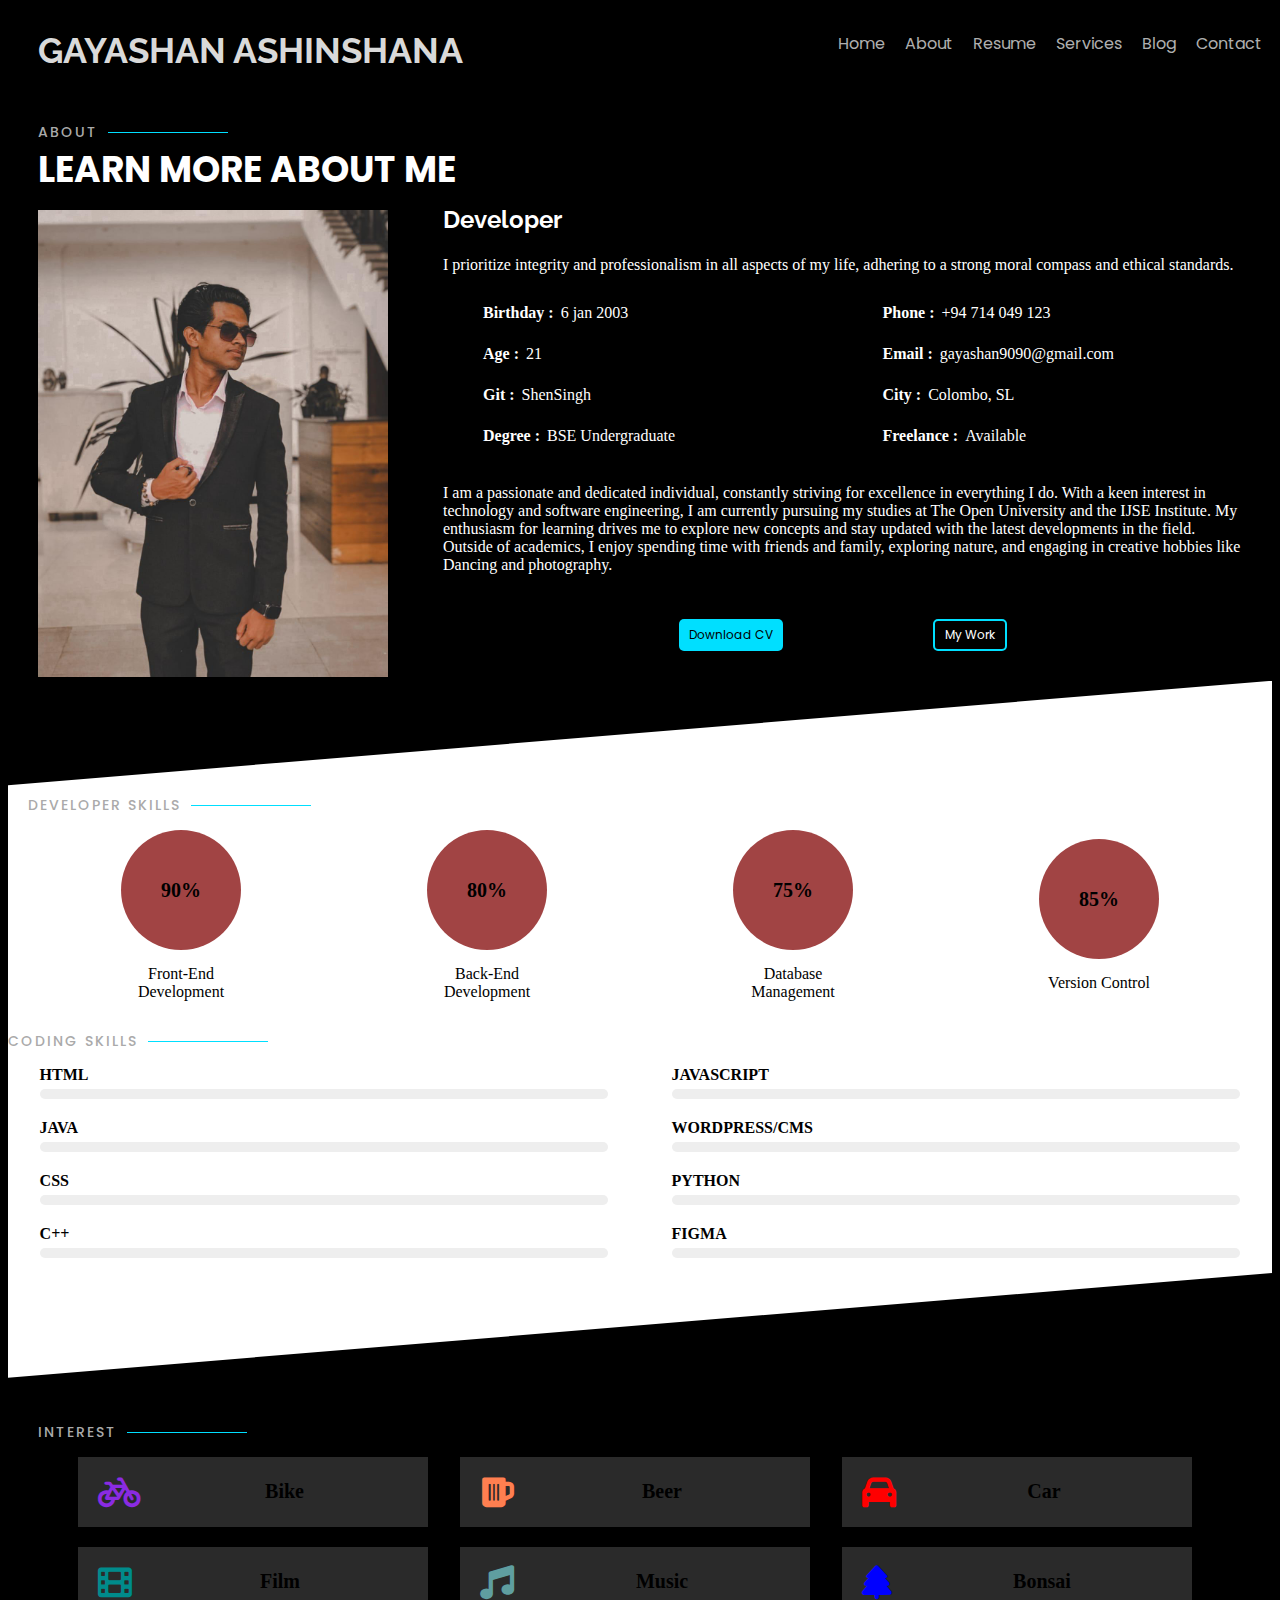
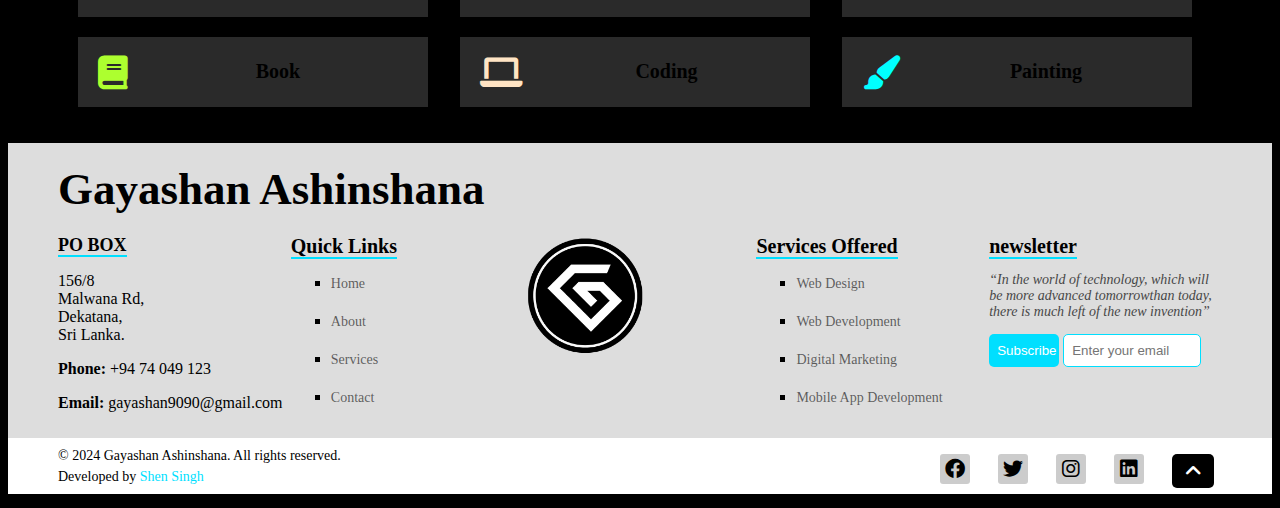
==== src/about.html @ be8a2fba "done res aboutpage 768" ====
<!DOCTYPE html>
<html lang="en">
<head>
    <meta charset="UTF-8">
    <meta name="viewport" content="width=device-width, initial-scale=1.0">
    <title>ShenSingh | About</title>


    <!-- Favicons -->
    <link href="assets/image/logos/favicon.png" rel="icon">
    <link href="assets/image/logos/apple-touch-icon.png" rel="apple-touch-icon">

    <!-- Google Fonts -->
    <link href="https://fonts.googleapis.com/css?family=Open+Sans:300,300i,400,400i,600,600i,700,700i|Raleway:300,300i,400,400i,500,500i,600,600i,700,700i|Poppins:300,300i,400,400i,500,500i,600,600i,700,700i" rel="stylesheet">

    <!-- Template Main CSS File -->
    <link href="assets/style/style.css" rel="stylesheet">

    <link
    rel="stylesheet"
    href="https://cdnjs.cloudflare.com/ajax/libs/animate.css/4.1.1/animate.min.css"/>

    


    <link rel="stylesheet" href="https://cdnjs.cloudflare.com/ajax/libs/font-awesome/6.0.0-beta3/css/all.min.css">

    <style>
        body{
            background-color: black;
        }
    </style>

</head>
<body>
    <header class="header">
        <!--Logo Section-->
        <div class="nav-container">
          <h3 class="nav-name">GAYASHAN ASHINSHANA</h3>
        </div>
        <!--Navigation Section-->
        <nav class="navbar" id="navbar">
          <ul>
            <li class="nav-item"><a href="index.html">Home</a></li>
            <li class="nav-item active"><a href="about.html">About</a></li>
            <li class="nav-item "><a href="resume.html">Resume</a></li>
            <li class="nav-item"><a href="services.html">Services</a></li>
            <li class="nav-item"><a href="https://www.blogger.com/blog/posts/7837485810033486811?q=status%3Aall">Blog</a></li>
            <li class="nav-item"><a href="contact.html">Contact</a></li>
          </ul>
        </nav>
      </header>
    <!-- ======= About Section ======= -->
    <section id="about" class="about">
        <div class="container">
            <div class="content-leftToRight">
                <!-- start about -->
                <div class="my-about">

                    <div class="side-section-name">
                        <span>C</span>
                        <span>O</span>
                        <span>N</span>
                        <span>T</span>
                        <span>A</span>
                        <span>C</span>
                        <span>T</span>
                    </div>
                    <div class="section-title">
                        <h3>About</h3>
                        <h2>LEARN MORE ABOUT ME</h2>
                    </div>
                    <div class="about-content">
                        <div class="about-img">
                            <img src="../src/assets/image/my/me1.jpeg" class="img-fluid" alt="about-my">
                        </div>
    
                        <div class="about-ditails">
    
                            <h3>Developer</h3>
                            <p>I prioritize integrity and professionalism in all aspects of my life, adhering to a strong moral compass
                                and ethical standards.
                            </p>

                            <div class="full-ul">
                                    <ul>
                                        <li>
                                            <p>
                                                <span>Birthday :</span>
                                                <span>6 jan 2003</span>
                                            </p>
                                        </li>
                                        <li>
                                            <p>
                                                <span>Age :</span>
                                                <span>21</span>
                                            </p>
                                        </li>
                                        <li>
                                            <p>
                                                <span>Git :</span>
                                                <span>ShenSingh</span>
                                            </p>
                                        </li>
                                        <li>
                                            <p>
                                                <span>Degree :</span>
                                                <span>BSE Undergraduate<span>   
                                            </p>
                                        </li>
                                    </ul>
                                    <ul>
                                        <li>
                                            <p>
                                                <span>Phone :</span>
                                                <span>+94 714 049 123</span>
                                            </p>
                                        </li>
                                        <li>
                                            <p>
                                                <span>Email :</span>
                                                <span>gayashan9090@gmail.com</span>
                                            </p>
                                        </li>
                                        <li>
                                            <p>
                                                <span>City :</span>
                                                <span>Colombo, SL</span>
                                            </p>
                                        </li>
                                        <li>
                                            <p>
                                                <span>Freelance :</span>
                                                <span>Available</span>
                                            </p>
                                        </li>
                                    </ul>
                            </div>
                            <p class="hide-text">I am a passionate and dedicated individual, constantly striving for excellence in everything 
                                I do. With a keen interest in technology and software engineering, I am currently pursuing 
                                my studies at The Open University and the IJSE Institute.
                            </p>
                            <p class="tol-text">
                                I am a passionate and dedicated individual, constantly striving for excellence in everything 
                                I do. With a keen interest in technology and software engineering, I am currently pursuing 
                                my studies at The Open University and the IJSE Institute. My enthusiasm for learning drives 
                                me to explore new concepts and stay updated with the latest developments in the field. 
                                Outside of academics, I enjoy spending time with friends and family, exploring nature, and 
                                engaging in creative hobbies like Dancing and photography.
                                </p>
                                <div class="adout-button">
                                
                                <button><a href="#">Download CV</a></button>
                                <button><a href="#">My Work</a></button>
                            </div>
                        </div>
                    </div>
                </div>
            </div>
            <!-- end about -->
            <div class="content-rightToLeft">
                <div class="skills">
                    <div class="side-section-name">
                        <span>S</span>
                        <span>K</span>
                        <span>I</span>
                        <span>L</span>
                        <span>L</span>
                        <span>S</span>
                    </div>
                    <div class="devSkill">
                        <div class="section-title">
                          <h3>Developer Skills</h3>
                        </div>
                        <div class="skills-container">
                          <div class="skill">
                            <div class="circle">
                              <div class="progress" data-value="90"></div>
                              <div class="circle-text">90%</div>
                            </div>
                            <p>Front-End <br> Development</p>
                          </div>
                      
                          <div class="skill">
                            <div class="circle">
                              <div class="progress" data-value="80"></div>
                              <div class="circle-text">80%</div>
                            </div>
                            <p>Back-End <br> Development</p>
                          </div>
                      
                          <div class="skill">
                            <div class="circle">
                              <div class="progress" data-value="75"></div>
                              <div class="circle-text">75%</div>
                            </div>
                            <p>Database <br> Management</p>
                          </div>
                      
                          <div class="skill">
                            <div class="circle">
                              <div class="progress" data-value="85"></div>
                              <div class="circle-text">85%</div>
                            </div>
                            <p>Version Control</p>
                          </div>
                        </div>
                      </div>
                      
                      <div class="codeSkill">
                        <div class="section-title">
                            <h3>Coding Skills</h3>
                        </div>
                        <ul>
                            <div class="left-skill-set">
                                <li>
                                    <span>HTML</span>
                                    <div class="progress-bar">
                                        <div class="progress" data-value="90"></div>
                                    </div>
                                </li>
                                <li>
                                    <span>JAVA</span>
                                    <div class="progress-bar">
                                        <div class="progress" data-value="80"></div>
                                    </div>
                                </li>
                                <li>
                                    <span>CSS</span>
                                    <div class="progress-bar">
                                        <div class="progress" data-value="85"></div>
                                    </div>
                                </li>
                                <li>
                                    <span>C++</span>
                                    <div class="progress-bar">
                                        <div class="progress" data-value="75"></div>
                                    </div>
                                </li>
                            </div>
                    
                            <div class="right-skill-set">
                                <li>
                                    <span>JAVASCRIPT</span>
                                    <div class="progress-bar">
                                        <div class="progress" data-value="85"></div>
                                    </div>
                                </li>
                                <li>
                                    <span>WORDPRESS/CMS</span>
                                    <div class="progress-bar">
                                        <div class="progress" data-value="70"></div>
                                    </div>
                                </li>
                                <li>
                                    <span>PYTHON</span>
                                    <div class="progress-bar">
                                        <div class="progress" data-value="75"></div>
                                    </div>
                                </li>
                                <li>
                                    <span>FIGMA</span>
                                    <div class="progress-bar">
                                        <div class="progress" data-value="60"></div>
                                    </div>
                                </li>
                            </div>
                        </ul>
                    </div>
                    
                    <!-- <div class="skillIconBar">
                        <img src="image/skillIcon/client-1.png" alt="11">
                        <img src="image/skillIcon/client-2.png" alt="22">
                        <img src="image/skillIcon/client-3.png" alt="33">
                        <img src="image/skillIcon/client-4.png" alt="44">
                        <img src="image/skillIcon/client-5.png" alt="55">
                        <img src="image/skillIcon/client-6.png" alt="66">
                        <img src="image/skillIcon/client-7.png" alt="77">
                        <img src="image/skillIcon/client-8.png" alt="88">
                    </div> -->
                </div>
            </div>

            <div class="content-leftToRight">
                <div class="side-section-name">
                    <span>I</span>
                    <span>N</span>
                    <span>T</span>
                    <span>E</span>
                    <span>R</span>
                    <span>E</span>
                    <span>S</span>
                    <span>T</span>
                </div>
                <div class="interests">
                    <div class="section-title">
                        <h3>Interest</h3>
                    </div>
                    
                    <ul class="content">
                        
                        <div class="left-items">
                            <li>
                                <i style="color: blueviolet;" class="fas fa-bicycle"></i>
                                <p>Bike</p>
                            </li>
                            <li>
                                <i style="color: darkcyan;" class="fas fa-film"></i>
                                <p>Film</p>
                            </li>
                            <li>
                                <i style="color: greenyellow;" class="fas fa-book"></i>
                                <p>Book</p>
                            </li>
                        </div>

                        <div class="center-items">
                            <li>
                                <i style="color: coral;" class="fas fa-beer"></i>
                                <p>Beer</p>
                            </li>
                            <li>
                                <i style="color: cadetblue;" class="fas fa-music"></i>
                                <p>Music</p>
                            </li>
                            <li>
                                <i style="color: bisque;" class="fas fa-laptop"></i>
                                <p>Coding</p>
                            </li>
                        </div>

                        <div class="right-items">
                            <li>
                                <i style="color: red;" class="fas fa-car"></i>
                                <p>Car</p>
                            </li>
                            <li>
                                <i style="color: blue;" class="fas fa-tree"></i>
                                <p>Bonsai</p>
                            </li>
                            <li>
                                <i style="color: aqua;" class="fas fa-paint-brush"></i>
                                <p>Painting</p>
                            </li>
                        </div>
                    </ul>
                </div>
            </div>
        </div>
    </section><!-- End About Section -->

    <footer>
        <div class="footer-container">
            <div class="fo-main-name">
                <strong>Gayashan Ashinshana</strong>
            </div>

            <div class="cons">

                <div class="col1">
                    <div class="address">
                        <strong>PO BOX</strong>
                        <p>156/8 <br>
                            Malwana Rd, <br>
                            Dekatana, <br>
                            Sri Lanka.
                        </p>
                    </div>
                    <div class="phone">
                        <p><span>Phone:</span> +94 74 049 123</p>
                    </div>
                    <div class="email">

                        <p><span>Email:</span> gayashan9090@gmail.com</p>
                    </div>
                </div>
                <div class="col2">
                    <div class="quick-links">
                        <strong>Quick Links</strong>
                        <ul>
                            <li><a href="index.html">Home</a></li>
                            <li><a href="about.html">About</a></li>
                            <li><a href="services.html">Services</a></li>
                            <li><a href="contact.html">Contact</a></li>
                        </ul>
                    </div>
                </div>
                <div class="col3">
                    <div class="fo-logo">
                        <img src="../src/assets/image/logos/g_logo-black" alt="Logo">
                    </div>
                </div>
                <div class="col4">
                    <div class="services-offer">
                        <strong>Services Offered</strong>
                        <ul>
                            <li> <a href="services.html">Web Design</a></li>
                            <li> <a href="services.html">Web Development</a></li>
                            <li> <a href="services.html">Digital Marketing</a></li>
                            <li> <a href="services.html">Mobile App Development</a></li>
                        </ul>
                    </div>
                </div>
                <div class="col5">
                    <div class="newsletter">
                        <strong>newsletter</strong>
                        <p>“In the world of technology, 
                            which will be more advanced tomorrowthan today, there 
                            is much left of the new invention”</p>
                        <form action="#" method="post">
                            <input type="submit" value="Subscribe">
                            <input type="email" name="email" placeholder="Enter your email">
                        </form>
                    </div>
                </div>
            </div>

        </div>
        <div class="down-fo">
            <div class="down-fo-cons">
                <div class="left">
                    <p> © 2024 Gayashan Ashinshana. All rights reserved.</p>
                    <p>Developed by <span><a href="#">Shen Singh</a></span></p>
                </div>
                <div class="right">
                    <ul class="social-links">
                        <li><a href="#"><i class="fab fa-facebook"></i></a></li>
                        <li><a href="#"><i class="fab fa-twitter"></i></a></li>
                        <li><a href="#"><i class="fab fa-instagram"></i></a></li>
                        <li><a href="#"><i class="fab fa-linkedin"></i></a></li>
                        <li>
                            <a href="#" class="scroll-top"><i class="fas fa-angle-up"></i></a>
                        </li>
                    </ul>

                </div>
            </div>
        </div>
    </footer>

      <!-- Template Main JS File -->
  <!-- <script src="assets/js/main.js"></script> -->
</body>
</html>
---- src/assets/style/style.css ----
/*  */

:root{
    --blog-left-width: 250px;
  }
  
  /*--------------------------------------------------------------
  # General
  --------------------------------------------------------------*/
  a {
    color: #00dfff ;
    text-decoration: none;
  }
  
  a:hover {
    color:#00dfff ;
    text-decoration: none;
  }
  
  h1,
  h2,
  h3,
  h4,
  h5,
  h6 {
    font-family: "Raleway", sans-serif;
  }

  /*--------------------------------------------------------------
  # Header
  --------------------------------------------------------------*/
  #header {
    position: relative;
    display: flex;
    align-items: center;
    overflow-y: auto;
    background: #040404 url("../image/my/myDb.jpeg") top right no-repeat;
    background-size: cover;
    width: 100%;
    height: 100vh;
    z-index: 1;
    font-family: "Open Sans", sans-serif;
  }

/* .home-logo{
    display: flex;
    width: 80px;
    height: 80px;
    margin: 10px;
} */
#header .container {
  margin-left: 50px;
}
  
  #header * {
    transition: ease-in-out 0.3s;
  }
  
  #header h1 {
    font-size: 48px;
    margin: 0;
    padding: 0;
    line-height: 1;
    font-weight: 700;
    font-family: "Poppins", sans-serif;
  }
  
  #header h1 a,
  #header h1 a:hover {
    color: #fff;
    line-height: 1;
    display: inline-block;
  }
  
  #header h2 {
    font-size: 24px;
    margin-top: 10px;
    color: rgba(255, 255, 255, 0.8);
  }


  #header h2 span {
    color: #fff;
    border-bottom: 2px solid #00dfff ;
    padding-bottom: 6px;
  }
  
  #header img {
    padding: 0;
    margin: 0;
  }
  
  #header .social-links {
    margin-top: 20px;
    display: flex;
  }
  
  #header .social-links a {
    font-size: 24px;
    display: flex;
    justify-content: center;
    align-items: center;
    background: rgba(255, 255, 255, 0.1);
    color: #fff;
    line-height: 1;
    margin-right: 8px;
    border-radius: 50%;
    width: 40px;
    height: 40px;
  }
  
  #header .social-links a:hover {
    background: #00dfff;
  }
  
  @media (max-width: 992px) {
    #header h1 {
      font-size: 36px;
    }
  
    #header h2 {
      font-size: 20px;
      line-height: 30px;
    }
  
    #header .social-links {
      margin-top: 15px;
    }
  
    #header .container {
      display: flex;
      flex-direction: column;
      align-items: center;
    }
  }
  
  /*--------------------------------------------------------------
  # Navigation Menu
  --------------------------------------------------------------*/
  .navbar {
    padding: 0;
    margin-top: 40px;
  }
  
  .navbar ul {
    margin: 0;
    padding: 0;
    display: flex;
    list-style: none;
    align-items: center;
    margin-right: 10px;
  }
  
  .navbar li {
    position: relative;
    margin-top:-30px;
  }
  
  .navbar li+li {
    margin-left: 20px;
  }
  
  .navbar a,
  .navbar a:focus {
    display: flex;
    align-items: center;
    justify-content: space-between;
    padding: 0;
    font-family: "Poppins", sans-serif;
    font-size: 16px;
    font-weight: 400;
    color: rgba(255, 255, 255, 0.7);
    white-space: nowrap;
    transition: 0.3s;
  }
  
  .navbar a i,
  .navbar a:focus i {
    font-size: 12px;
    line-height: 0;
    margin-left: 5px;
  }
  
  .navbar a:before {
    content: "";
    position: absolute;
    width: 0;
    height: 2px;
    bottom: -4px;
    left: 0;
    background-color: #00dfff ;
    visibility: hidden;
    width: 0px;
    transition: all 0.3s ease-in-out 0s;
  }
  
  .navbar a:hover:before,
  .navbar li:hover>a:before,
  .navbar .active:before {
    visibility: visible;
    width: 25px;
  }
  
  .navbar a:hover,
  .navbar .active,
  .navbar .active:focus,
  .navbar li:hover>a {
    color: #fff;
  }



  header {
    display: flex;
    align-items: center;
    justify-content: space-between;
    padding-top: 10px;
    height: 60px;
    /* background-color: #00dfff; */
}

.nav-container {
    padding-top: 5px;
    position: relative;
    display: flex; 
    align-items: center
}

.nav-container .nav-name {
    position: relative;
    color: #D9D9D9;
    font-size: 35px;
    font-weight: bold;
    margin-left: 30px;
    line-height: 1px; 
}


/* nav bar responsive */

@media screen and (max-width: 1440px) {
   
  
}

@media screen and (max-width: 1024px) {
  
   .nav-container {
        flex-direction: column;
        align-items: center;
        margin-left: 0;
    }
    .nav-container .nav-name {
        margin-left: 10px;
        margin-top: 10px;
        font-size: 30px;
    }
    .navbar a{
        font-size: 12px;
        
    }
    

}

@media screen and (max-width: 768px) {

  .nav-container .nav-name {
    font-size: 20px;
    color: #009fcc;
  }
  
}




  section {
    left: 0;
    top: 0;
    display: flex;
    width: 100%;
    opacity: 1;
    transition: ease-in-out 0.4s;
    z-index: 999;
    background: rgb(0, 0, 0);
    place-items:center;
  display: flex;
  }
  
  section .container {
    margin-top: 50px;
    left: 0;
    top: 0;
    align-items: center;

  }
  /* .content-leftToRight{
    background-color: #ffffff;
    clip-path: polygon(0 0, 100% 0, 100% 85%, 0 100%); 
    padding: 20px;
    padding-bottom: 60px !important;

  } */

  .content-rightToLeft {
    display: block;
    background-color: #ffffff;
    clip-path: polygon(0% 15%, 100% 0%, 100% 85%, 0% 100%);
    position: relative; /* Change to absolute if needed */
    width: 100%; /* Ensure full width */
    padding-bottom: 100px !important;
    color: black;
    left: 0 ; /* Remove !important if not necessary */
    right: 0; /* Remove !important if not necessary */
    margin: 0; /* Ensure no margins */
}

  
.section-title h3 {
    font-size: 14px;
    font-weight: 500;
    padding: 0;
    line-height: 1px;
    margin: 0 0 20px 0;
    letter-spacing: 2px;
    text-transform: uppercase;
    color: #aaaaaa;
    font-family: "Poppins", sans-serif;
  }
  
  .section-title h3::after {
    content: "";
    width: 120px;
    height: 1px;
    display: inline-block;
    background: #00dfff;
    margin: 4px 10px;
  }
  
  .section-title h2 {
    margin: 0;
    margin: -15px 0 15px 0;
    font-size: 36px;
    font-weight: 700;
    text-transform: uppercase;
    font-family: "Poppins", sans-serif;
    color: #fff;
  
  }

  .content-rightToLeft .side-section-name{
    color: black;
  }
  .side-section-name {
    font-size: 24px;
    text-transform: uppercase;
    color: #fff;
    font-family: "Poppins", sans-serif;
    display: flex;
    flex-direction: column;
    align-items: center;
    position: absolute;
    right: 10px;
    font-weight: 600;
    opacity: 0.5;
  }
  
  .side-section-name span {
    display: block;
    opacity: 0;
    animation: fadeIn 0.5s forwards;
    transform: translateY(20px); /* Initial animation position */
  }
  
  /* Apply a delay for each span based on its position */
  .side-section-name span:nth-child(1) {
    animation-delay: 0.1s;
  }
  .side-section-name span:nth-child(2) {
    animation-delay: 0.2s;
  }
  .side-section-name span:nth-child(3) {
    animation-delay: 0.3s;
  }
  .side-section-name span:nth-child(4) {
    animation-delay: 0.4s;
  }
  .side-section-name span:nth-child(5) {
    animation-delay: 0.5s;
  }
  .side-section-name span:nth-child(6) {
    animation-delay: 0.6s;
  }
  .side-section-name span:nth-child(7) {
    animation-delay: 0.7s;
  }
  .side-section-name span:nth-child(8) {
    animation-delay: 0.8s;
  }
  .side-section-name span:nth-child(9) {
    animation-delay: 0.9s;
  }
  .side-section-name span:nth-child(10) {
    animation-delay: 1s;
  }
  .side-section-name span:nth-child(11) {
    animation-delay: 1.1s;
  }
  .side-section-name span:nth-child(12) {
    animation-delay: 1.2s;
  }
  
  @keyframes fadeIn {
    to {
      opacity: 1;
      transform: translateY(0); /* Final position */
    }
  }
  

  
  /*--------------------------------------------------------------
  # About
  --------------------------------------------------------------*/
 #about .my-about{
  padding-left: 30px;
  padding-right: 30px;
  color: white;
}

 #about .about-img img{
  width: 350px;
  margin-top: -2px;
 }
 #about .about-content{
  display: flex;
 }
 #about .about-ditails{
  display: inline-block;
  position: relative;
  margin-left: 55px;
  margin-top: -18px;
}
#about .about-ditails h3{
  font-size: 24px;
  font-weight: bold;
  margin-top: 11px;
}
#about .about-ditails p{
  margin-top: -2px;
}

#about .about-ditails .hide-text{
  display: none;
}

#about .about-ditails .full-ul{
  display: grid;
  grid-template-columns: 1fr 1fr;
}
#about .about-ditails .full-ul ul{
  overflow: hidden;
  list-style: none;
}
#about .about-ditails .full-ul ul li p span:nth-child(1){
  font-weight: 700;
}
#about .about-ditails .full-ul ul li p span:nth-child(2){
  font-weight: 400;
  margin-left: 3px;
}
#about .about-ditails .full-ul ul li p span{
  display: inline-block;
  
}

#about .adout-button {
  display: flex;
  justify-content: center; /* Center the buttons */
  gap: 150px; /* Space between buttons */
  margin-top: 45px;
}

#about .adout-button button {
  padding: 5px 10px;
  border-radius: 5px; /* Rounded corners */
  border: none;
  font-size: 12px;
  cursor: pointer;
}
#about .adout-button button:nth-child(1) {
  background-color: #00dfff; /* Apply your desired color to the second button */
}

#about .adout-button button:nth-child(2) {
  background-color: transparent;
  border: #00dfff solid 2px;
  color: white;
}

.adout-button button:hover {
  background-color: #2d3f53; /* Darker shade on hover */
}

.adout-button a {
  text-decoration: none;
  color: inherit; /* Inherit the button text color */
  font-family: 'Poppins', sans-serif;
}
/* end my-about */

/* start skills */

#about .skills{
  padding-top: 100px;
}
#about .skills .devSkill{
  align-items: center;
  padding: 20px;
}
.devSkill ul {
  display: flex;
  flex-direction: row; /* Stack the li items vertically */
  justify-content: space-between; /* Center the li items vertically */
  list-style: none;
  margin: 0; /* Removes default list margins */
}

.devSkill li {
  margin: 10px 0; /* Adds some spacing between each list item */
  padding: 5px;
  font-size: 18px; /* Optional: Adjust font size */
}

.skills-container {
  display: flex;
  justify-content: space-around;
  align-items: center;
  margin-top: 20px;
}

.skill {
  text-align: center;
}

.circle {
  position: relative;
  width: 120px;
  height: 120px;
  border-radius: 50%;
  background: conic-gradient(#2ecde6 0deg, #a14444 0deg); /* Dynamic Progress */
}

.progress {
  position: absolute;
  width: 100%;
  height: 100%;
  border-radius: 50%;
  clip-path: circle(50% at 50% 50%);
}

.circle-text {
  position: absolute;
  top: 50%;
  left: 50%;
  transform: translate(-50%, -50%);
  font-size: 20px;
  font-weight: bold;
}

.skill p {
  margin-top: 15px;
  font-size: 16px;
}

#about .skills .codeSkill ul{
  display: flex;
  flex-direction: row; /* Stack the li items vertically */
  justify-content: space-around; /* Center the li items vertically */
  list-style: none;
  margin: 0; /* Removes default list margins */
}

.codeSkill ul {
  display: flex;
  justify-content: space-between;
  list-style: none;
  padding: 0;
}

.left-skill-set, .right-skill-set {
  width: 45%;
}

li {
  margin-bottom: 20px;
}

.progress-bar {
  width: 100%;
  height: 10px;
  background-color: #eee;
  border-radius: 5px;
  position: relative;
  overflow: hidden;
  margin-top: 5px;
}

.progress {
  height: 100%;
  background-color: #00dfff;
  width: 0; /* Default width before animation */
  border-radius: 5px;
}

li span {
  font-weight: bold;
  display: block;
  margin-bottom: 5px;
}

/* skill-icons */




/* interests */

#about .interests {
  padding-top: 50px;
  padding-left: 30px;
  padding-right: 30px;
}

#about .interests .content {
  display: flex;
  justify-content: space-between; /* You can change this to 'center' if you want to center the entire content */
  align-items: center;
  padding-right: 50px;
}

#about .interests .content div {
  display: flex; /* Ensure the div is a flex container */
  flex-direction: column; /* Stack the items vertically */
  align-items: center; /* Center align items horizontally */
}

#about .interests .content div li {
  background-color: #ffffff2a;
  width: 350px;
  height: 70px;
  display: flex;
  align-items: center; /* Vertically center the contents of the li */
  justify-content: center; /* Horizontally center the contents of the li */
}

#about .interests .content div li i {
  font-size: 34px;
  padding-left: 20px;
}
#about .interests .content div li p {
  font-size: 20px;
  font-weight: 600;
  display: flex; /* Keep it as flex to maintain centering */
  justify-content: center; /* Center horizontally within the flex container */
  align-items: center; /* Center vertically within the flex container */
  text-align: center; /* Center text alignment */
  flex: 1; /* Allow it to grow and fill the space */
}


@media screen and (max-width: 1440px) {
  
}
@media screen and (max-width: 1200px) {
  
  #about .interests .content div li {
    width: 250px;
    height: 60px;
  }
  #about .interests .content div li i {
    font-size: 28px;
    padding-left: 10px;
  }
  #about .interests .content div li p {
    font-size: 18px;
  }
  /* end interests */

  /* start skills */
  .circle {
    width: 110px;
    height: 110px;
  }
  .circle-text {
    font-size: 18px;
  }

  .skill p {
    font-size: 14px;
  }
  .left-skill-set, .right-skill-set {
    width: 35%;
  }

  li span {
    font-size: 14px;
  }
  /* end skills */

  /* start about */
  #about .about-img img{
    width: 300px;
   }
}

@media screen and (max-width: 1024px) {
  
  #about .interests .content div li {
    width: 200px;
    height: 45px;
  }
  #about .interests .content div li i {
    font-size: 22px;
    padding-left: 10px;
  }
  #about .interests .content div li p {
    font-size: 16px;
  }
  /* end interests */

  /* start skills */
  .circle {
    width: 90px;
    height: 90px;
  }
  .circle-text {
    font-size: 14px;
  }

  .skill p {
    font-size: 12px;
  }
  .left-skill-set, .right-skill-set {
    width: 30%;
  }

  li span {
    font-size: 12px;
  }
  /* end skills */

  /* start about */
  #about .about-img img{
    width: 250px;
   }

   #about .about-ditails > p:nth-child(3){
    font-size: 20px;
  }
}

@media screen and (max-width: 768px) {
  #about .interests .content div li {
    width: 150px;
    height: 40px;
  }
  #about .interests .content div li i {
    font-size: 20px;
    padding-left: 10px;
  }
  #about .interests .content div li p {
    font-size: 16px;
  }
  /* end interests */

  /* start skills */
  .circle {
    width: 80px;
    height: 80px;
  }
  .circle-text {
    font-size: 14px;
  }

  .skill p {
    font-size: 12px;
  }
  .left-skill-set, .right-skill-set {
    width: 27%;
  }

  li span {
    font-size: 11px;
  }
  /* end skills */

  /* start about */
  #about .about-img img{
    width: 250px;
   }

   #about .about-ditails .full-ul ul{
    margin-left: -20px;
  }

  #about .about-ditails .tol-text{
    display: none;
  }
   #about .about-ditails .hide-text{
    display: block;
    font-size: 14px;
    margin-top: -30px !important;
  }
  #about .about-ditails .full-ul ul li p{
    line-height: 0;
  }
  #about .about-ditails .full-ul ul{
    padding-top: 5px;
  }
  #about .about-ditails button{
    margin-top: -20px;
  }



}
  


  /*--------------------------------------------------------------
  # Resume
  --------------------------------------------------------------*/
  .resume .resume-title {
    font-size: 26px;
    font-weight: 700;
    margin-top: 20px;
    margin-bottom: 20px;
    color: #fff;
  }
  
  .resume .resume-item {
    padding: 0 0 20px 20px;
    margin-top: -2px;
    border-left: 2px solid rgba(255, 255, 255, 0.2);
    position: relative;
  }
  
  .resume .resume-item h4 {
    line-height: 18px;
    font-size: 18px;
    font-weight: 600;
    text-transform: uppercase;
    font-family: "Poppins", sans-serif;
    color: #00dfff;
    margin-bottom: 10px;
  }
  
  .resume .resume-item h5 {
    font-size: 16px;
    background: rgba(255, 255, 255, 0.15);
    padding: 5px 15px;
    display: inline-block;
    font-weight: 600;
    margin-bottom: 10px;
  }
  
  .resume .resume-item ul {
    padding-left: 20px;
  }
  
  .resume .resume-item ul li {
    padding-bottom: 10px;
  }
  
  .resume .resume-item:last-child {
    padding-bottom: 0;
  }
  
  .resume .resume-item::before {
    content: "";
    position: absolute;
    width: 16px;
    height: 16px;
    border-radius: 50px;
    left: -12px;
    top: 0;
    background: #00dfff;
    border: 2px solid #00dfff;
  }

  .resume .resume-content {
    display: grid;
    grid-template-columns: 1fr 1fr;
    margin: 20px;
  }

  .resume .container {
    
    margin: 40px 0 0px 32px;
    padding: 0px 20px 0px 0px;
    color: white;
  }

  .resume .assignment {
    background-color: transparent;
    font-family: 'Open Sans', sans-serif;
    height: 350px;
    padding-top: 120px;
    left: 0;
    right: 0;
    margin-bottom: 50px;
}

.resume .assignment .cong {
position: absolute;
margin-top: 80px;
height: 300px;
width: 100%;
top: 60px;
display: flex;
justify-content: center;
}

.resume .assignment .card {
display: flex;
height: 280px;
width: 200px;
background-color: #17141d;
border-radius: 10px;
box-shadow: -1rem 0 3rem #000;
/*   margin-left: -50px; */
transition: 0.4s ease-out;
position: relative;
left: 0px;
justify-content: center;
}

.resume .assignment .card:not(:first-child) {
margin-left: -50px;
}

.resume .assignment .card:hover {
transform: translateY(-20px);
transition: 0.4s ease-out;
}

.resume .assignment .card:hover ~ .assignment .card {
position: relative;
left: 50px;
transition: 0.4s ease-out;
}

.resume .assignment .title {
color: white;
font-weight: 300;
position: absolute;
left: 20px;
top: 15px;
}

.resume .assignment .bar {
position: absolute;
top: 100px;
left: 20px;
height: 5px;
width: 150px;
}

.resume .assignment .emptybar {
background-color: #2e3033;
width: 100%;
height: 100%;
}

.resume .assignment .filledbar {
position: absolute;
top: 0px;
z-index: 3;
width: 0px;
height: 100%;
background: rgb(0,154,217);
background: linear-gradient(90deg, rgba(0,154,217,1) 0%, rgba(217,147,0,1) 65%, rgba(255,186,0,1) 100%);
transition: 0.6s ease-out;
}

.resume .assignment .card:hover .filledbar {
width: 120px;
transition: 0.4s ease-out;
}

.resume .assignment button {
  width: 100px;
  height: 40px;
  background-color: #00dfff;
  border: none;
  border-radius: 5px;
  color: white;
  font-weight: 500;
  position: absolute;
  bottom: 20px;
  cursor: pointer;
  transition: 0.4s ease-out;

}

.resume .stroke {
stroke: white;
stroke-dasharray: 360;
stroke-dashoffset: 360;
transition: 0.6s ease-out;
}



.resume .assignment .card:hover .stroke {
stroke-dashoffset: 100;
transition: 0.6s ease-out;
}

/* responsive */

@media screen and (max-width: 1440px) {
  
}

@media screen and (max-width: 1024px) {
  

}
  
  
  /*--------------------------------------------------------------
  # Services
  --------------------------------------------------------------*/
  
  .services .icon-box {
    text-align: center;
    background: rgba(204, 204, 204, 0.1);
    padding: 50px 50px;
    transition: all ease-in-out 0.3s;
  }
  
  .services .icon-box .icon {
    margin: 0 auto;
    width: 64px;
    height: 64px;
    background: #00dfff;
    border-radius: 5px;
    transition: all 0.3s ease-out 0s;
    display: flex;
    align-items: center;
    justify-content: center;
    margin-bottom: 20px;
    transform-style: preserve-3d;
  }
  
  .services .icon-box .icon i {
    color: #fff;
    font-size: 28px;
  }
  
  .services .icon-box .icon::before {
    position: absolute;
    content: "";
    left: -8px;
    top: -8px;
    height: 100%;
    width: 100%;
    background: rgba(255, 255, 255, 0.15);
    border-radius: 5px;
    transition: all 0.3s ease-out 0s;
    transform: translateZ(-1px);
  }
  
  .services .icon-box h4 {
    font-weight: 700;
    margin-bottom: 15px;
    font-size: 24px;
  }
  
  .services .icon-box h4 a {
    color: #fff;
  }
  
  .services .icon-box p {
    line-height: 24px;
    font-size: 14px;
    margin-bottom: 0;
  }
  
  .services .icon-box:hover {
    background: #00dfff;
    border-color: #00dfff;
  }
  
  .services .icon-box:hover .icon {
    background: #fff;
  }
  
  .services .icon-box:hover .icon i {
    color: #00dfff;
  }
  
  .services .icon-box:hover .icon::before {
    background: #00dfff;
  }
  
  .services .icon-box:hover h4 a,
  .services .icon-box:hover p {
    color: #fff;
  }


  .service-content {
    display: grid;
    grid-template-columns: 1fr 1fr 1fr;
    margin: 0 0 -12px -12px;
  }

  .services .container {
    margin: 40px 0 32px 32px;
    padding: 0px 40px 10px 0px;
  }

  #icon1, #icon2, #icon3, #icon4, #icon5, #icon6 {
    margin: 0 0 12px 12px;
  }

  #icon4, #icon5, #icon6 {
    padding-top: 24px;
  }





  
  /*--------------------------------------------------------------
  # Contact
  --------------------------------------------------------------*/

  #contact{
    color: #fff;
  }
  #contact .container{
    margin: 40px 0 0px 32px;
    padding: 0px 20px 0px 0px;
  }
  #contact .contact-info{
    display: grid;
    grid-template-columns: 1fr 1fr;
    margin-top: 20px;
    margin-left: 100px;
  }
  #contact .contact-info .address,
  #contact .contact-info .socialLinks, 
  #contact .contact-info .email, 
  #contact .contact-info .phone{
    background-color: rgba(255, 255, 255, 0.219);
    display: grid;
    grid-template-columns: 70px 470px;
    width: 500px;
    height: 60px;
    margin-bottom: 15px;
    align-items: center;
    justify-self: center;
  }

  #contact .contact-info .icon {
    /* background-color: #00dfff ; */
    margin-top: -10px;
    padding: 10px;
  }
  #contact .contact-info .icon a i{
    /* background-color: #00dfff ; */
    font-size: 26px;
    background-color: rgba(255, 255, 255, 0.178);
    padding: 10px;
    width: 70;
    height: 70;
    aspect-ratio: 1/1;
    border-radius: 50%;
  }
  #contact .contact-info .cont {
    /* margin-top: -10px; */
    margin-top: 5px;
    /* padding-left: 100px; */
  }

  #contact .contact-info .social-links a i{
    padding-left: 10px;
    font-size: 23px;
    padding-top: 10px;
    padding-bottom: 5px;
  }
  #contact form {
    background-color: rgba(255, 255, 255, 0.185);
    width: 1000px;
    margin-left: 100px;
    display: grid;
    grid-template-rows: auto auto auto; 
    gap: 20px;
    padding-top: 10px;
  }
  
  #contact form .row1 input[type="text"],
  #contact form .row1 input[type="email"] {
    color: white;
    width: 44.4%; /* Adjusted to ensure they align well within the form */
    padding: 18px;
    border: none;
    background-color: rgba(255, 255, 255, 0.185);
    margin-left: 10px;
  }
    #contact form .row2 input[type="text"] {
      color: white;
      width: 94%;
      padding: 18px;
      border: none;
      background-color: rgba(255, 255, 255, 0.185);
      margin-left: 10px;
    }
    
    #contact form .row3 textarea {
      width: 94%;
      padding: 20px;
      border: none;
      background-color: rgba(255, 255, 255, 0.185);
      margin-left: 10px;
      margin-bottom: 10px;
      margin-top: 0px; /* Removed negative margin */
      resize: horizontal;
    }

    #contact form button {
      background-color: #00dfff;
      color: #fff;
      font-size: 14px;
      font-weight: bold;
      padding: 14px 20px;
      border: none;
      cursor: pointer;
      width: 200px;
      display: block;   /* Ensures the button behaves like a block element */
      margin: 0px auto; /* Auto-margins will center the button horizontally */
    }
  /* Styling placeholder text */
#contact form input::placeholder,
#contact form textarea::placeholder {
  color: rgba(255, 255, 255, 0.7); /* Change the color */
  font-style: italic;              /* Make it italic */
  font-size: 14px;                 /* Adjust font size */
  opacity: 1;                      /* Ensure full opacity */
}

  

  
  
  
  /*--------------------------------------------------------------
  # Credits
  --------------------------------------------------------------*/
  .credits {
    position: fixed;
    right: 0;
    left: 0;
    bottom: 0;
    padding: 15px;
    text-align: right;
    font-size: 13px;
    color: #fff;
    z-index: 999999;
  }
  
  @media (max-width: 992px) {
    .credits {
      text-align: center;
      padding: 10px;
      background: rgba(0, 0, 0, 0.8);
    }
  }
  
  .credits a {
    color: #00dfff;
    transition: 0.3s;
  }
  
  .credits a:hover {
    color: #fff;
  }


  footer{
    background-color: #DDDDDD;
    color: #000;
  }
  footer .footer-container{
    padding: 20px 50px 10px 50px;
  }

  footer .footer-container .fo-main-name strong{
    font-size: 45px;
    margin-top: 15px;
  }

  footer .footer-container .cons{
    display: grid;
    grid-template-columns: 1fr 1fr 1fr 1fr 1fr;
    margin-top: 20px;
  }

  footer .footer-container .cons strong{
    font-weight: bold;
    font-size: 20px;
    border-bottom:#00dfff solid 2px;
    border-width: 2px;
  } 

  footer .footer-container .cons .col1 span{
    font-weight: bold;
  } 
  
  footer .footer-container .cons .col3 img{
    width: 150px;
  }

  footer .footer-container .cons .col2 ul li a, footer .footer-container .cons .col4 ul li a{
    color: rgba(0, 0, 0, 0.603) !important;
    transition: 0.3s;
    text-decoration: none;
  }

  footer .footer-container .cons .col2 ul, footer .footer-container .cons .col4 ul{
    list-style-type: square;
  }

  footer .footer-container .cons .col2 ul li a:hover, footer .footer-container .cons .col4 ul li a:hover{
    color: #00dfff !important;
  }

  footer .footer-container .cons .col5 .newsletter{
    
  }



  footer .footer-container .cons .col5 .newsletter form{
    display: grid;
    grid-template-columns: 80px 150px;
    margin-top: 10px;
  }
  footer .footer-container .cons .col5 .newsletter input[type="email"]{
    width: 100%;
    border: #00dfff solid 1px;
    padding: 10px;
    border-radius: 5px;
    margin-left: -6px;

  }
  footer .footer-container .cons .col5 .newsletter input[type="submit"]{
    width: 80px;
    padding: 10px;
    border: none;
    border-radius: 5px;
    background-color: #00dfff;
    color: white;
    cursor: pointer;
    z-index: 999;
  }
  footer .footer-container .cons .col5 .newsletter p{
    
    font-style: italic;
    opacity: 0.7;
    font-size: 14px;
  }
  footer .down-fo {
    background-color: #ffffff;
    padding: 0px 50px 0px 50px;
    color: white;
  }
  footer .down-fo .down-fo-cons {
    display: grid;
    grid-template-columns: 1fr 1fr;
  }
  footer .down-fo .down-fo-cons .left{
    justify-self: start;
  }
  footer .down-fo .down-fo-cons .left p{
    color: black !important;
    line-height: 0.5;
    font-size: 14px;
  }

  footer .down-fo .down-fo-cons .right .social-links{
    display: flex;
    justify-content: center;
    gap: 20px;
    list-style-type: none;
  }

  footer .down-fo .down-fo-cons .right .social-links a{
    font-size: 20px;
    display: flex;
    justify-content: center;
    align-items: center;
    background: rgba(0, 0, 0, 0.199);
    color: black;
    line-height: 1;
    margin-right: 8px;
    border-radius: 10%;
    width: 30px;
    height: 30px;
  }

  footer .down-fo .down-fo-cons .right{
    justify-self: right;
  }

  footer .down-fo .down-fo-cons .right {
    position: relative; /* Make the parent container relative */
    height: 50px;
    padding-bottom: 5px;
  }
  
  footer .down-fo .down-fo-cons .right ul  .scroll-top {
    background-color: #000000;
    color: white;
    padding: 2px 6px;
    border-radius: 5px;
    cursor: pointer;
    font-size: 1.2em;
    transition: background-color 0.3s ease;
  }
  
  footer .down-fo .down-fo-cons .right .scroll-top:hover {
    background-color: #009fcc;
  }

  /* footer-responsive */

  @media screen and (max-width: 1440px) {
    
    footer .footer-container .cons .col1 strong{
      font-size: 18px;
    }
    footer .footer-container .cons .col2 ul li a, footer .footer-container .cons .col4 ul li a{
      font-size: 14px;
    }
    footer .footer-container .cons .col3 img{
      width: 120px;
    }
    footer .footer-container .cons .col5 .newsletter form{
      grid-template-columns: 80px 120px;
    }
    footer .footer-container .cons .col5 .newsletter input[type="email"]{
      padding: 8px;
    }
    footer .footer-container .cons .col5 .newsletter input[type="submit"]{
      padding: 8px;
      width: 70px;
    }
  }
  @media screen and (max-width:1024px) {
    
    footer .footer-container .cons{
      grid-template-columns: 1fr 1fr 1fr 1fr 1fr;
    }
    footer .footer-container .cons .col1 strong{
      font-size: 14px;
    }
    footer .footer-container .cons .col2 ul li a, footer .footer-container .cons .col4 ul li a{
      font-size: 12px;
    }
    footer .footer-container .cons .col3 img{
      width: 100px;
    }
    footer .footer-container .cons .col5 .newsletter form{
      grid-template-columns: 80px 100px;
    }
    footer .footer-container .cons .col5 .newsletter input[type="email"]{
      padding: 6px;
    }
    footer .footer-container .cons .col5 .newsletter input[type="submit"]{
      padding: 6px;
      width: 60px;
    }
  }
  @media screen and (max-width:768px) {
    
    footer .footer-container .cons{
      display: grid;
      grid-template-columns: 50px 100px 300px;

    }

    .footer-container .cons .col1 .address strong{
      font-size: 10px;
    }
    .footer-container .cons .col1 div p{
      font-size: 10px;
    }

    .footer-container .cons .col1 {
        background-color: #00dfff;
        width: 150px;
    }
    .footer-container .cons .col2 {
      background-color: #00dfff;
      width: 150px;
  }

  .footer-container .cons .col3 {
    position: absolute;
    background-color: #00dfff;
    width: 150px;
}

    footer .footer-container .cons strong{
      font-size: 12px;
    }
    footer .footer-container .cons .col2 ul li a, footer .footer-container .cons .col4 ul li a{
      font-size: 10px;
    }
    footer .footer-container .cons .col3 img{
      display: none;
    }
    footer .footer-container .cons .col5 .newsletter form{
      grid-template-columns: 80px 80px;
    }
    footer .footer-container .cons .col5 .newsletter input[type="email"]{
      padding: 4px;
    }
    footer .footer-container .cons .col5 .newsletter input[type="submit"]{
      padding: 4px;
      width: 50px;
    }
  }

  @media screen and (max-width:425px) {
      
      footer .footer-container .cons{
        grid-template-columns: 1fr;
      }
      footer .footer-container .cons .col1 strong{
        font-size: 10px;
      }
      footer .footer-container .cons .col2 ul li a, footer .footer-container .cons .col4 ul li a{
        font-size: 8px;
      }
      footer .footer-container .cons .col3 img{
        display: none;
      }
      footer .footer-container .cons .col5 .newsletter form{
        grid-template-columns: 80px 60px;
      }
      footer .footer-container .cons .col5 .newsletter input[type="email"]{
        padding: 2px;
      }
      footer .footer-container .cons .col5 .newsletter input[type="submit"]{
        padding: 2px;
        width: 40px;
      } 
  }

  @media screen and (max-width:375px) {
      
      footer .footer-container .cons .col1 strong{
        font-size: 10px;
      }
      footer .footer-container .cons .col2 ul li a, footer .footer-container .cons .col4 ul li a{
        font-size: 6px;
      }
      footer .footer-container .cons .col3 img{
        display: none;
      }
      footer .footer-container .cons .col5 .newsletter form{
        grid-template-columns: 80px 50px;
      }
      footer .footer-container .cons .col5 .newsletter input[type="email"]{
        padding: 2px;
      }
      footer .footer-container .cons .col5 .newsletter input[type="submit"]{
        padding: 2px;
        width: 30px;
      } 
  }

  @media screen and (max-width:320px) {
        
        footer .footer-container .cons .col1 strong{
          font-size: 8px;
        }
        footer .footer-container .cons .col2 ul li a, footer .footer-container .cons .col4 ul li a{
          font-size: 4px;
        }
        footer .footer-container .cons .col3 img{
          display: none;
        }
        footer .footer-container .cons .col5 .newsletter form{
          grid-template-columns: 80px 40px;
        }
        footer .footer-container .cons .col5 .newsletter input[type="email"]{
          padding: 2px;
        }
        footer .footer-container .cons .col5 .newsletter input[type="submit"]{
          padding: 2px;
          width: 30px;
        }
  }








  /* black footer */



  footer .footer-container-black{
    position: relative;
    margin-top: -100px;
    padding: 20px 50px 10px 50px;
    background-color: #1B1B1B;
    color: white !important;
    z-index: 1100;
  }

  footer .footer-container-black .fo-main-name strong{
    font-size: 45px;
    margin-top: 15px;
  }

  footer .footer-container-black .cons{
    display: grid;
    grid-template-columns: 1fr 1fr 1fr 1fr 1fr;
    margin-top: 20px;
  }

  footer .footer-container-black .cons strong{
    font-weight: bold;
    font-size: 20px;
    border-bottom:#00dfff solid 2px;
    border-width: 2px;
  } 

  footer .footer-container-black .cons .col1 span{
    font-weight: bold;
  } 
  
  footer .footer-container-black .cons .col3 img{
    width: 150px;
  }

  footer .footer-container-black .cons .col2 ul li a, footer .footer-container-black .cons .col4 ul li a{
    color: rgba(255, 255, 255, 0.603) !important;
    transition: 0.3s;
    text-decoration: none;
  }

  footer .footer-container-black .cons .col2 ul, footer .footer-container-black .cons .col4 ul{
    list-style-type: square;
  }

  footer .footer-container-black .cons .col2 ul li a:hover, footer .footer-container-black .cons .col4 ul li a:hover{
    color: #00dfff !important;
  }

  footer .footer-container-black .cons .col5 .newsletter{
    
  }



  footer .footer-container-black .cons .col5 .newsletter form{
    display: grid;
    grid-template-columns: 80px 150px;
    margin-top: 10px;
  }
  footer .footer-container-black .cons .col5 .newsletter input[type="email"]{
    width: 100%;
    border: #00dfff solid 1px;
    padding: 10px;
    border-radius: 5px;
    margin-left: -6px;
    background-color: #1B1B1B;

  }
  footer .footer-container-black .cons .col5 .newsletter input[type="submit"]{
    width: 80px;
    padding: 10px;
    border: none;
    border-radius: 5px;
    background-color: #00dfff;
    color: white;
    cursor: pointer;
    z-index: 999;
  }
  footer .footer-container-black .cons .col5 .newsletter p{
    
    font-style: italic;
    opacity: 0.7;
    font-size: 14px;
  }
  footer .down-fo-black {
    background-color: black;
    padding: 0px 50px 0px 50px;
    color: white !important;
  }
  footer .down-fo-black .down-fo-cons {
    display: grid;
    grid-template-columns: 1fr 1fr;
  }
  footer .down-fo-black .down-fo-cons .left{
    justify-self: start;
  }
  footer .down-fo-black .down-fo-cons .left p{
    color: white !important;
    line-height: 0.5;
    font-size: 14px;
  }

  footer .down-fo-black .down-fo-cons .right .social-links{
    display: flex;
    justify-content: center;
    gap: 20px;
    list-style-type: none;
  }

  footer .down-fo-black .down-fo-cons .right .social-links a{
    font-size: 20px;
    display: flex;
    justify-content: center;
    align-items: center;
    background: rgba(255, 255, 255, 0.199);
    color: white;
    line-height: 1;
    margin-right: 8px;
    border-radius: 10%;
    width: 30px;
    height: 30px;
  }

  footer .down-fo-black .down-fo-cons .right{
    justify-self: right;
  }

  footer .down-fo-black .down-fo-cons .right {
    position: relative; /* Make the parent container-black relative */
    height: 50px;
    padding-bottom: 5px;
  }
  
  footer .down-fo-black .down-fo-cons .right ul  .scroll-top {
    background-color: white;
    color: black;
    padding: 2px 6px;
    border-radius: 5px;
    cursor: pointer;
    font-size: 1.2em;
    transition: background-color 0.3s ease;
  }
  
  footer .down-fo-black .down-fo-cons .right .scroll-top:hover {
    background-color: #009fcc;
  }
  

  @media screen and (max-width: 1440px) {
    
    footer .footer-container .cons .col1 strong{
      font-size: 18px;
    }
    footer .footer-container .cons .col2 ul li a, footer .footer-container .cons .col4 ul li a{
      font-size: 14px;
    }
    footer .footer-container .cons .col3 img{
      width: 120px;
    }
    footer .footer-container .cons .col5 .newsletter form{
      grid-template-columns: 80px 120px;
    }
    footer .footer-container .cons .col5 .newsletter input[type="email"]{
      padding: 8px;
    }
    footer .footer-container .cons .col5 .newsletter input[type="submit"]{
      padding: 8px;
      width: 70px;
    }
  }
  @media screen and (max-width:1024px) {
    
    footer .footer-container .cons{
      grid-template-columns: 1fr 1fr 1fr 1fr 1fr;
    }
    footer .footer-container .cons .col1 strong{
      font-size: 14px;
    }
    footer .footer-container .cons .col2 ul li a, footer .footer-container .cons .col4 ul li a{
      font-size: 12px;
    }
    footer .footer-container .cons .col3 img{
      width: 100px;
    }
    footer .footer-container .cons .col5 .newsletter form{
      grid-template-columns: 80px 100px;
    }
    footer .footer-container .cons .col5 .newsletter input[type="email"]{
      padding: 6px;
    }
    footer .footer-container .cons .col5 .newsletter input[type="submit"]{
      padding: 6px;
      width: 60px;
    }
  }
  @media screen and (max-width:768px) {
    
    footer .footer-container .cons{
      grid-template-columns: 1fr 1fr;
    }
    footer .footer-container .cons .col1 strong{
      font-size: 14px;
    }
    footer .footer-container .cons .col2 ul li a, footer .footer-container .cons .col4 ul li a{
      font-size: 10px;
    }
    footer .footer-container .cons .col3 img{
      display: none;
    }
    footer .footer-container .cons .col5 .newsletter form{
      grid-template-columns: 80px 80px;
    }
    footer .footer-container .cons .col5 .newsletter input[type="email"]{
      padding: 4px;
    }
    footer .footer-container .cons .col5 .newsletter input[type="submit"]{
      padding: 4px;
      width: 50px;
    }
  }

  @media screen and (max-width:425px) {
      
      footer .footer-container .cons{
        grid-template-columns: 1fr;
      }
      footer .footer-container .cons .col1 strong{
        font-size: 10px;
      }
      footer .footer-container .cons .col2 ul li a, footer .footer-container .cons .col4 ul li a{
        font-size: 8px;
      }
      footer .footer-container .cons .col3 img{
        display: none;
      }
      footer .footer-container .cons .col5 .newsletter form{
        grid-template-columns: 80px 60px;
      }
      footer .footer-container .cons .col5 .newsletter input[type="email"]{
        padding: 2px;
      }
      footer .footer-container .cons .col5 .newsletter input[type="submit"]{
        padding: 2px;
        width: 40px;
      } 
  }

  @media screen and (max-width:375px) {
      
      footer .footer-container .cons .col1 strong{
        font-size: 10px;
      }
      footer .footer-container .cons .col2 ul li a, footer .footer-container .cons .col4 ul li a{
        font-size: 6px;
      }
      footer .footer-container .cons .col3 img{
        display: none;
      }
      footer .footer-container .cons .col5 .newsletter form{
        grid-template-columns: 80px 50px;
      }
      footer .footer-container .cons .col5 .newsletter input[type="email"]{
        padding: 2px;
      }
      footer .footer-container .cons .col5 .newsletter input[type="submit"]{
        padding: 2px;
        width: 30px;
      } 
  }

  @media screen and (max-width:320px) {
        
        footer .footer-container .cons .col1 strong{
          font-size: 8px;
        }
        footer .footer-container .cons .col2 ul li a, footer .footer-container .cons .col4 ul li a{
          font-size: 4px;
        }
        footer .footer-container .cons .col3 img{
          display: none;
        }
        footer .footer-container .cons .col5 .newsletter form{
          grid-template-columns: 80px 40px;
        }
        footer .footer-container .cons .col5 .newsletter input[type="email"]{
          padding: 2px;
        }
        footer .footer-container .cons .col5 .newsletter input[type="submit"]{
          padding: 2px;
          width: 30px;
        }
  }
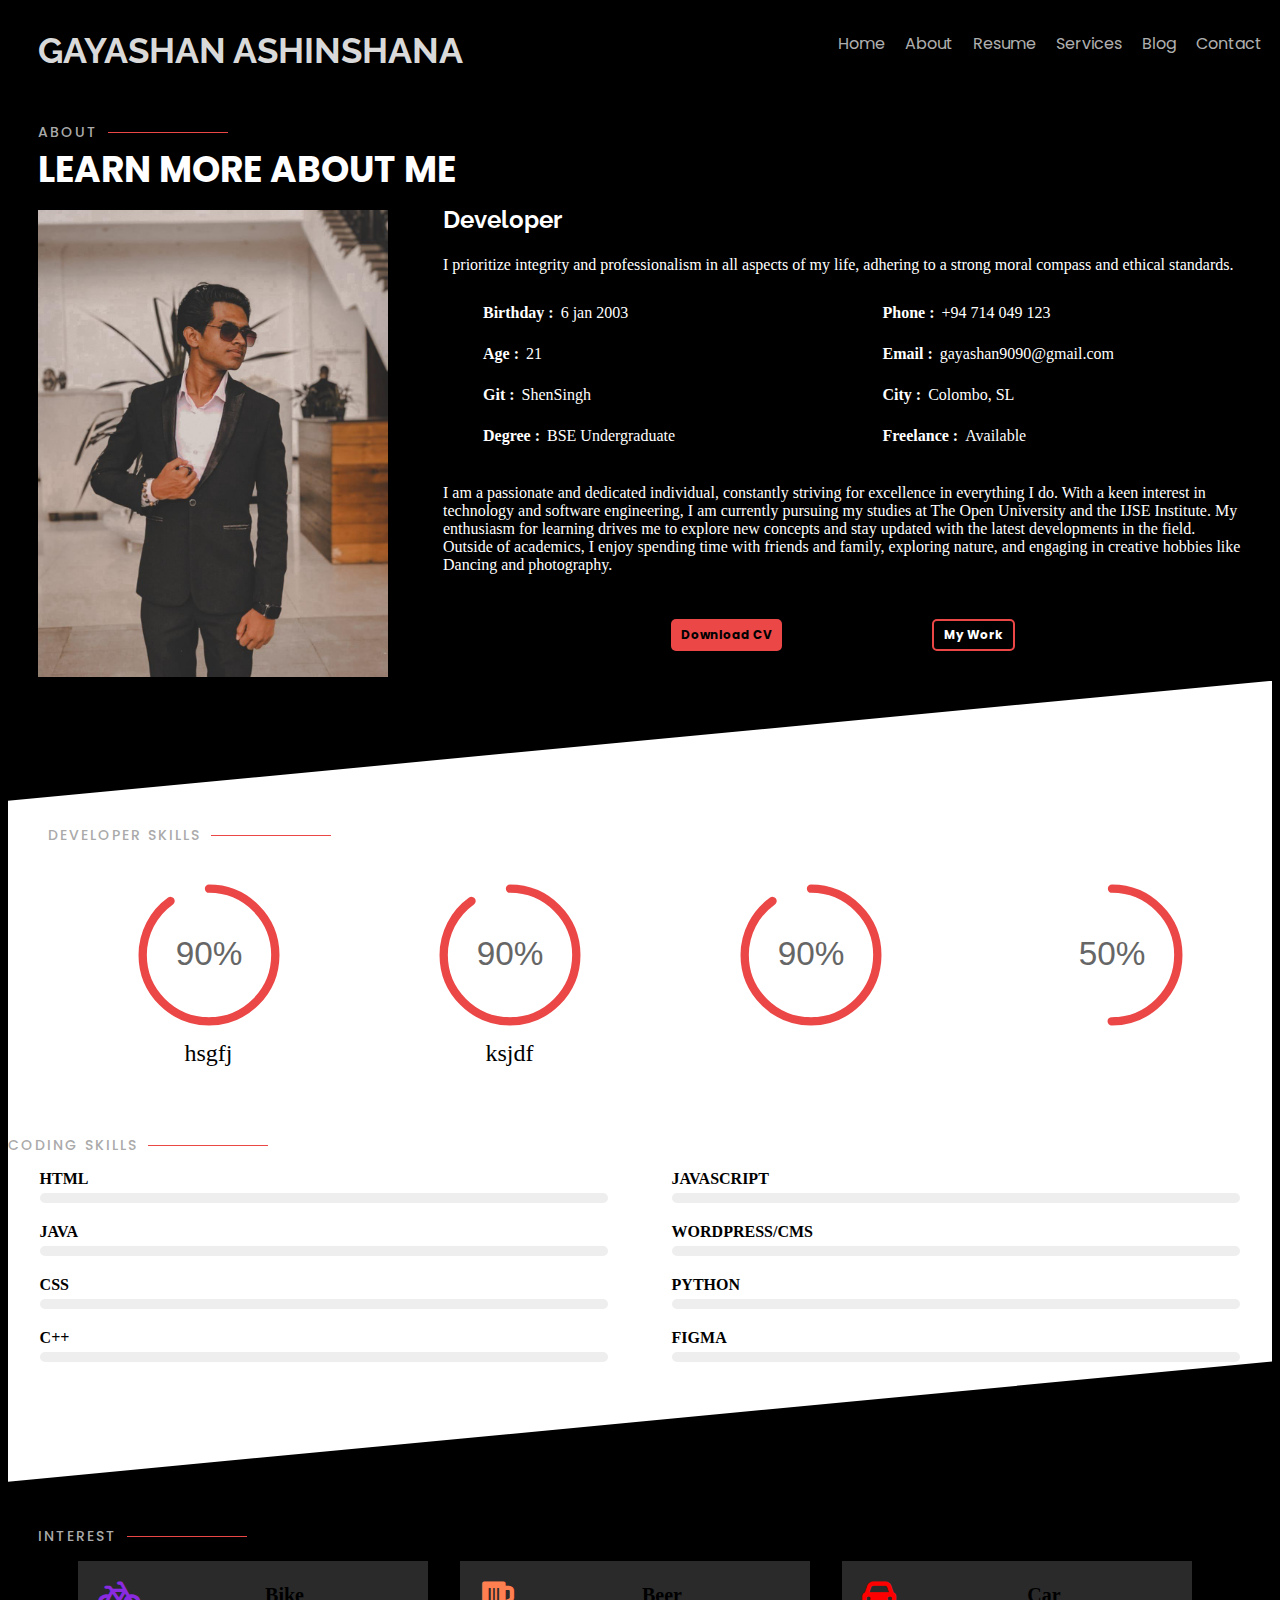
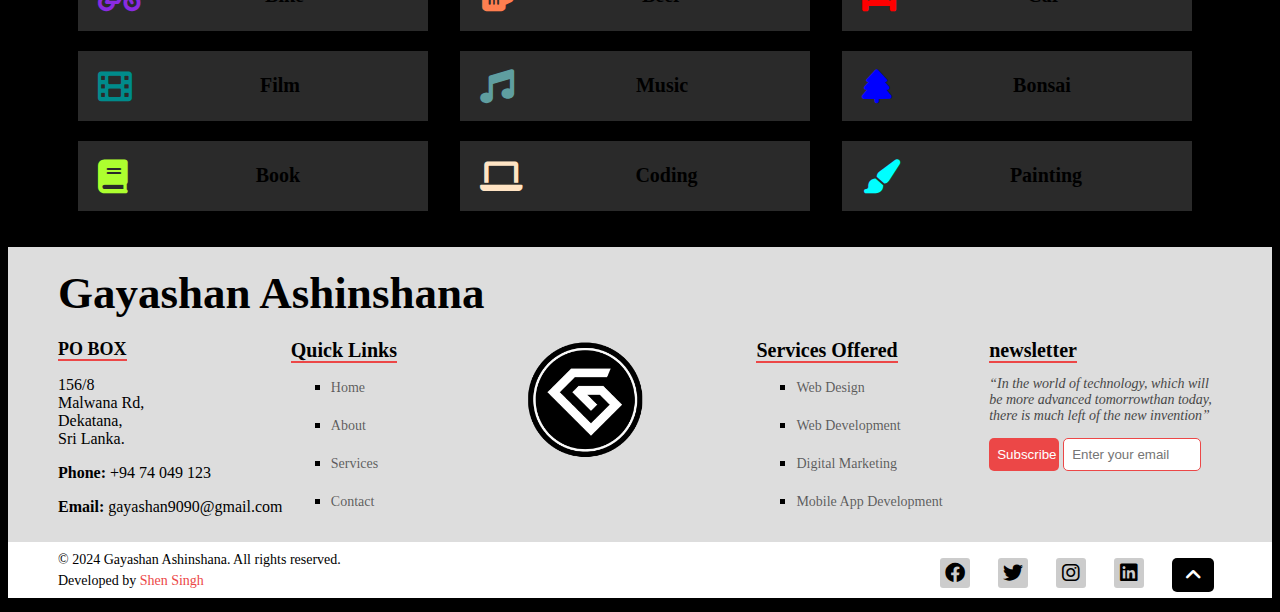
==== commit 9bf0b561: "add-color" ====
--- a/src/about.html
+++ b/src/about.html
@@ -149,7 +149,6 @@
                                 engaging in creative hobbies like Dancing and photography.
                                 </p>
                                 <div class="adout-button">
-                                
                                 <button><a href="#">Download CV</a></button>
                                 <button><a href="#">My Work</a></button>
                             </div>
@@ -173,37 +172,77 @@
                           <h3>Developer Skills</h3>
                         </div>
                         <div class="skills-container">
-                          <div class="skill">
-                            <div class="circle">
-                              <div class="progress" data-value="90"></div>
-                              <div class="circle-text">90%</div>
+                            <div class="flex-wrapper">
+                                <div class="single-chart">
+                                  <svg viewBox="0 0 36 36" class="circular-chart blue">
+                                    <path class="circle-bg"
+                                      d="M18 2.0845
+                                        a 15.9155 15.9155 0 0 1 0 31.831
+                                        a 15.9155 15.9155 0 0 1 0 -31.831"
+                                    />
+                                    <path class="circle"
+                                      stroke-dasharray="90, 100"
+                                      d="M18 2.0845
+                                        a 15.9155 15.9155 0 0 1 0 31.831
+                                        a 15.9155 15.9155 0 0 1 0 -31.831"
+                                    />
+                                    <text x="18" y="20.35" class="percentage">90%</text>
+                                  </svg>
+                                  <p>hsgfj</p>
+                                </div>
+                          
+                                <div class="single-chart">
+                                  <svg viewBox="0 0 36 36" class="circular-chart blue">
+                                    <path class="circle-bg"
+                                    d="M18 2.0845
+                                    a 15.9155 15.9155 0 0 1 0 31.831
+                                    a 15.9155 15.9155 0 0 1 0 -31.831"
+                                    />
+                                    <path class="circle"
+                                    stroke-dasharray="90, 100"
+                                    d="M18 2.0845
+                                    a 15.9155 15.9155 0 0 1 0 31.831
+                                    a 15.9155 15.9155 0 0 1 0 -31.831"
+                                    />
+                                    <text x="18" y="20.35" class="percentage">90%</text>
+                                    </svg>
+                                  <p>ksjdf</p>
+                                </div>
+                          
+                                <div class="single-chart">
+                                  <svg viewBox="0 0 36 36" class="circular-chart blue">
+                                    <path class="circle-bg"
+                                      d="M18 2.0845
+                                        a 15.9155 15.9155 0 0 1 0 31.831
+                                        a 15.9155 15.9155 0 0 1 0 -31.831"
+                                    />
+                                    <path class="circle"
+                                      stroke-dasharray="90, 100"
+                                      d="M18 2.0845
+                                        a 15.9155 15.9155 0 0 1 0 31.831
+                                        a 15.9155 15.9155 0 0 1 0 -31.831"
+                                    />
+                                    <text x="18" y="20.35" class="percentage">90%</text>
+                                  </svg>
+                                </div>
+                          
+                                <div class="single-chart">
+                                  <svg viewBox="0 0 36 36" class="circular-chart blue">
+                                    <path class="circle-bg"
+                                      d="M18 2.0845
+                                        a 15.9155 15.9155 0 0 1 0 31.831
+                                        a 15.9155 15.9155 0 0 1 0 -31.831"
+                                    />
+                                    <path class="circle"
+                                      stroke-dasharray="50, 100"
+                                      d="M18 2.0845
+                                        a 15.9155 15.9155 0 0 1 0 31.831
+                                        a 15.9155 15.9155 0 0 1 0 -31.831"
+                                    />
+                                    <text x="18" y="20.35" class="percentage">50%</text>
+                                  </svg>
+                                </div>
                             </div>
-                            <p>Front-End <br> Development</p>
-                          </div>
-                      
-                          <div class="skill">
-                            <div class="circle">
-                              <div class="progress" data-value="80"></div>
-                              <div class="circle-text">80%</div>
-                            </div>
-                            <p>Back-End <br> Development</p>
-                          </div>
-                      
-                          <div class="skill">
-                            <div class="circle">
-                              <div class="progress" data-value="75"></div>
-                              <div class="circle-text">75%</div>
-                            </div>
-                            <p>Database <br> Management</p>
-                          </div>
-                      
-                          <div class="skill">
-                            <div class="circle">
-                              <div class="progress" data-value="85"></div>
-                              <div class="circle-text">85%</div>
-                            </div>
-                            <p>Version Control</p>
-                          </div>
                         </div>
                       </div>
                       
--- a/src/assets/style/style.css
+++ b/src/assets/style/style.css
@@ -1,5 +1,7 @@
 /*  */
-
+body{
+  transition: ease-in-out 0.3s;
+}
 :root{
     --blog-left-width: 250px;
   }
@@ -8,12 +10,12 @@
   # General
   --------------------------------------------------------------*/
   a {
-    color: #00dfff ;
+    color: #EC4747 ;
     text-decoration: none;
   }
   
   a:hover {
-    color:#00dfff ;
+    color:#EC4747 ;
     text-decoration: none;
   }
   
@@ -34,12 +36,13 @@
     display: flex;
     align-items: center;
     overflow-y: auto;
-    background: #040404 url("../image/my/myDb.jpeg") top right no-repeat;
+    background: #040404 url("../image/my/myDb.jpeg") top left no-repeat;
     background-size: cover;
     width: 100%;
     height: 100vh;
     z-index: 1;
     font-family: "Open Sans", sans-serif;
+    /* top: ; */
   }
 
 /* .home-logo{
@@ -81,13 +84,13 @@
 
   #header h2 span {
     color: #fff;
-    border-bottom: 2px solid #00dfff ;
+    border-bottom: 2px solid #EC4747 ;
     padding-bottom: 6px;
   }
   
   #header img {
-    padding: 0;
-    margin: 0;
+    padding: 0 !important;
+    margin: 0 !important;
   }
   
   #header .social-links {
@@ -110,7 +113,7 @@
   }
   
   #header .social-links a:hover {
-    background: #00dfff;
+    background: #EC4747;
   }
   
   @media (max-width: 992px) {
@@ -188,7 +191,7 @@
     height: 2px;
     bottom: -4px;
     left: 0;
-    background-color: #00dfff ;
+    background-color: #EC4747 ;
     visibility: hidden;
     width: 0px;
     transition: all 0.3s ease-in-out 0s;
@@ -267,7 +270,7 @@
 
   .nav-container .nav-name {
     font-size: 20px;
-    color: #009fcc;
+    color: #EC4747;
   }
   
 }
@@ -334,7 +337,7 @@
     width: 120px;
     height: 1px;
     display: inline-block;
-    background: #00dfff;
+    background: #EC4747;
     margin: 4px 10px;
   }
   
@@ -488,22 +491,36 @@
   border: none;
   font-size: 12px;
   cursor: pointer;
+  font-weight: bold;
 }
 #about .adout-button button:nth-child(1) {
-  background-color: #00dfff; /* Apply your desired color to the second button */
+  background-color: #EC4747;
+  transition: all 0.3s ease;
 }
 
 #about .adout-button button:nth-child(2) {
+  transition: all 0.3s ease;
   background-color: transparent;
+  border: #EC4747 solid 2px;
+  color: white;
+}
+
+#about .adout-button button:nth-child(1):hover {
+  background-color: transparent;
+  border: #EC4747 solid 2px;
+  color: white;
+  box-shadow: 2px 3px 8px #EC4747;
+}
+
+#about .adout-button button:nth-child(2):hover {
+  background-color: #EC4747;
   border: #00dfff solid 2px;
   color: white;
-}
-
-.adout-button button:hover {
-  background-color: #2d3f53; /* Darker shade on hover */
-}
-
-.adout-button a {
+  box-shadow: 2px 3px 8px #EC4747;
+
+}
+
+#about .adout-button a {
   text-decoration: none;
   color: inherit; /* Inherit the button text color */
   font-family: 'Poppins', sans-serif;
@@ -517,21 +534,9 @@
 }
 #about .skills .devSkill{
   align-items: center;
-  padding: 20px;
-}
-.devSkill ul {
-  display: flex;
-  flex-direction: row; /* Stack the li items vertically */
-  justify-content: space-between; /* Center the li items vertically */
-  list-style: none;
-  margin: 0; /* Removes default list margins */
-}
-
-.devSkill li {
-  margin: 10px 0; /* Adds some spacing between each list item */
-  padding: 5px;
-  font-size: 18px; /* Optional: Adjust font size */
-}
+  padding: 50px 0px 0px 40px;
+}
+
 
 .skills-container {
   display: flex;
@@ -544,35 +549,66 @@
   text-align: center;
 }
 
-.circle {
-  position: relative;
-  width: 120px;
-  height: 120px;
-  border-radius: 50%;
-  background: conic-gradient(#2ecde6 0deg, #a14444 0deg); /* Dynamic Progress */
-}
-
-.progress {
-  position: absolute;
+/*  */
+
+.devSkill .flex-wrapper {
+  display: flex;
+  flex-flow: row nowrap;
+  margin: 10px 10px 50px 10px;
   width: 100%;
-  height: 100%;
-  border-radius: 50%;
-  clip-path: circle(50% at 50% 50%);
-}
-
-.circle-text {
-  position: absolute;
-  top: 50%;
-  left: 50%;
-  transform: translate(-50%, -50%);
-  font-size: 20px;
-  font-weight: bold;
-}
-
-.skill p {
-  margin-top: 15px;
-  font-size: 16px;
-}
+}
+.devSkill .flex-wrapper p {
+  text-align: center;
+  font-size: 1.5em;
+  margin-top: 10px;
+}
+.devSkill .single-chart {
+  width: 33%;
+  justify-content: space-around ;
+}
+
+.devSkill .circular-chart {
+  display: block;
+  margin: 10px auto;
+  max-width: 80%;
+  max-height: 150px;
+}
+
+.devSkill .circle-bg {
+  fill: none;
+  stroke: transparent;
+  stroke-width: 2.8;
+}
+
+ .circle {
+  fill: none;
+  stroke-width: 2.0;
+  stroke-linecap: round;
+  animation: progress 1s ease-out forwards;
+}
+
+@keyframes progress {
+  0% {
+    stroke-dasharray: 0 100;
+  }
+}
+
+.devSkill .circular-chart.blue .circle {
+  stroke: #EC4747;
+}
+
+.devSkill .percentage {
+  fill: #666;
+  font-family: sans-serif;
+  font-size: 0.5em;
+  text-anchor: middle;
+}
+
+
+/*  */
+
+
+
 
 #about .skills .codeSkill ul{
   display: flex;
@@ -609,7 +645,7 @@
 
 .progress {
   height: 100%;
-  background-color: #00dfff;
+  background-color: #EC4747;
   width: 0; /* Default width before animation */
   border-radius: 5px;
 }
@@ -647,12 +683,12 @@
 }
 
 #about .interests .content div li {
-  background-color: #ffffff2a;
+  background-color: #ffffff2a !important;
   width: 350px;
   height: 70px;
   display: flex;
-  align-items: center; /* Vertically center the contents of the li */
-  justify-content: center; /* Horizontally center the contents of the li */
+  align-items: center;
+  justify-content: center; 
 }
 
 #about .interests .content div li i {
@@ -662,11 +698,11 @@
 #about .interests .content div li p {
   font-size: 20px;
   font-weight: 600;
-  display: flex; /* Keep it as flex to maintain centering */
-  justify-content: center; /* Center horizontally within the flex container */
-  align-items: center; /* Center vertically within the flex container */
-  text-align: center; /* Center text alignment */
-  flex: 1; /* Allow it to grow and fill the space */
+  display: flex; 
+  justify-content: center; 
+  align-items: center; 
+  text-align: center;
+  flex: 1; 
 }
 
 
@@ -853,7 +889,7 @@
     font-weight: 600;
     text-transform: uppercase;
     font-family: "Poppins", sans-serif;
-    color: #00dfff;
+    color: #EC4747;
     margin-bottom: 10px;
   }
   
@@ -886,8 +922,8 @@
     border-radius: 50px;
     left: -12px;
     top: 0;
-    background: #00dfff;
-    border: 2px solid #00dfff;
+    background: #EC4747;
+    border: 2px solid #EC4747;
   }
 
   .resume .resume-content {
@@ -993,7 +1029,7 @@
 .resume .assignment button {
   width: 100px;
   height: 40px;
-  background-color: #00dfff;
+  background-color: #EC4747;
   border: none;
   border-radius: 5px;
   color: white;
@@ -1002,7 +1038,6 @@
   bottom: 20px;
   cursor: pointer;
   transition: 0.4s ease-out;
-
 }
 
 .resume .stroke {
@@ -1025,9 +1060,100 @@
   
 }
 
+@media screen and (max-width: 1200px) {
+  /*  */
+}
+
 @media screen and (max-width: 1024px) {
-  
-
+  .resume .resume-item h4 {
+    line-height: 16px;
+    font-size: 14px;
+  }
+  .resume .resume-title{
+    font-size: 20px;
+  }
+  .resume .resume-item ul {
+    padding-left: 15px;
+  }
+  .resume .resume-item ul li {
+    padding-bottom: 0px;
+  }
+  /* end resume */
+
+  /* start assigmrnt */
+  .resume .assignment .card {
+    height: 250px;
+    width: 150px;
+  }
+  .resume .assignment .title {
+    font-size: 14px;
+  }
+  .resume .assignment .bar {
+    top: 80px;
+    left: 10px;
+  }
+  .resume .assignment .bar {
+    top: 80px;
+    left: 10px;
+  }
+  .resume .assignment .emptybar {
+    height: 100%;
+    width: 80%;
+  }
+  
+  .resume .assignment button {
+    width: 80px;
+    height: 30px;
+  }
+  /* end assignment */
+}
+
+@media screen and (max-width: 768px) {
+  
+  .resume .resume-item h4 {
+    line-height: 12px;
+    font-size: 12px;
+  }
+  .resume .resume-title{
+    font-size: 16px;
+  }
+  .resume .resume-item ul {
+    padding-left: 10px;
+  }
+  .resume .resume-item ul li {
+    padding-bottom: 0px;
+  }
+
+
+
+  /* end resume */
+
+  /* start assigmrnt */
+  .resume .assignment .card {
+    height: 250px;
+    width: 150px;
+  }
+  .resume .assignment .title {
+    font-size: 14px;
+  }
+  .resume .assignment .bar {
+    top: 80px;
+    left: 10px;
+  }
+  .resume .assignment .bar {
+    top: 80px;
+    left: 10px;
+  }
+  .resume .assignment .emptybar {
+    height: 100%;
+    width: 80%;
+  }
+  
+  .resume .assignment button {
+    width: 80px;
+    height: 30px;
+  }
+  /* end assignment */
 }
   
   
@@ -1046,7 +1172,7 @@
     margin: 0 auto;
     width: 64px;
     height: 64px;
-    background: #00dfff;
+    background: #EC4747;
     border-radius: 5px;
     transition: all 0.3s ease-out 0s;
     display: flex;
@@ -1091,8 +1217,8 @@
   }
   
   .services .icon-box:hover {
-    background: #00dfff;
-    border-color: #00dfff;
+    background: #EC4747;
+    border-color: #EC4747;
   }
   
   .services .icon-box:hover .icon {
@@ -1100,11 +1226,11 @@
   }
   
   .services .icon-box:hover .icon i {
-    color: #00dfff;
+    color: #EC4747;
   }
   
   .services .icon-box:hover .icon::before {
-    background: #00dfff;
+    background: #EC4747;
   }
   
   .services .icon-box:hover h4 a,
@@ -1132,6 +1258,38 @@
     padding-top: 24px;
   }
 
+  /* responsive */
+
+  @media screen and (max-width: 1440px) {
+    
+  }
+
+  @media screen and (max-width: 1200px) {
+
+    
+  }
+  @media screen and (max-width: 1024px) {
+    .service-content {
+    display: grid;
+    grid-template-columns: 1fr 1fr;
+    }
+  }
+  @media screen and (max-width: 768px) {
+    .service-content {
+      grid-template-columns: 1fr 1fr;
+    }
+    .services .icon-box p {
+      line-height: 20px;
+      font-size: 12px;
+      margin-bottom: 0;
+      color: white;
+    }
+    .services .icon-box h4 {
+      margin-bottom: 10px;
+      font-size: 20px;
+    }
+
+  }
 
 
 
@@ -1140,20 +1298,35 @@
   /*--------------------------------------------------------------
   # Contact
   --------------------------------------------------------------*/
-
-  #contact{
+  #contact {
     color: #fff;
-  }
-  #contact .container{
-    margin: 40px 0 0px 32px;
-    padding: 0px 20px 0px 0px;
-  }
-  #contact .contact-info{
-    display: grid;
-    grid-template-columns: 1fr 1fr;
-    margin-top: 20px;
-    margin-left: 100px;
-  }
+    display: flex;
+    justify-content: center;  
+}
+
+#contact .container {
+    display: block;
+}
+
+#contact .section-title {
+    text-align: left; 
+    margin-left: 0 !important;
+}
+
+#contact .contenct {
+  padding: 20px;
+  width: 100%;
+  max-width: 1100px;
+  margin: 0 auto; /* Center the content */
+}
+
+#contact .contact-info {
+  display: grid;
+  justify-content: space-around;
+  grid-template-columns: 1fr 1fr; /* Adjusted to be flexible for responsiveness */
+  gap: 5px;
+}
+
   #contact .contact-info .address,
   #contact .contact-info .socialLinks, 
   #contact .contact-info .email, 
@@ -1161,9 +1334,8 @@
     background-color: rgba(255, 255, 255, 0.219);
     display: grid;
     grid-template-columns: 70px 470px;
-    width: 500px;
     height: 60px;
-    margin-bottom: 15px;
+    margin-bottom: 10px;
     align-items: center;
     justify-self: center;
   }
@@ -1197,45 +1369,54 @@
   }
   #contact form {
     background-color: rgba(255, 255, 255, 0.185);
-    width: 1000px;
-    margin-left: 100px;
+    width: 100%;
+    margin: 0 auto;
     display: grid;
     grid-template-rows: auto auto auto; 
-    gap: 20px;
+    gap: 10px;
     padding-top: 10px;
+  }
+
+  #contact form .row1 {
+    display: grid;
+    grid-template-columns: 1fr 1fr;
+    gap: 5px;
+    align-items: center;
+    justify-content: space-around;
+    padding: 0px 10px 0px 10px;
   }
   
   #contact form .row1 input[type="text"],
   #contact form .row1 input[type="email"] {
     color: white;
-    width: 44.4%; /* Adjusted to ensure they align well within the form */
     padding: 18px;
     border: none;
     background-color: rgba(255, 255, 255, 0.185);
-    margin-left: 10px;
+  }
+
+  #contact form .row2,
+  #contact form .row3{
+    display: grid;
+    grid-template-columns: 1fr;
+    justify-content: space-between;
+    padding: 0px 10px 0px 10px;
   }
     #contact form .row2 input[type="text"] {
       color: white;
-      width: 94%;
       padding: 18px;
       border: none;
       background-color: rgba(255, 255, 255, 0.185);
-      margin-left: 10px;
-    }
+    }
+
     
     #contact form .row3 textarea {
-      width: 94%;
-      padding: 20px;
       border: none;
       background-color: rgba(255, 255, 255, 0.185);
-      margin-left: 10px;
-      margin-bottom: 10px;
-      margin-top: 0px; /* Removed negative margin */
       resize: horizontal;
     }
 
     #contact form button {
-      background-color: #00dfff;
+      background-color: #EC4747;
       color: #fff;
       font-size: 14px;
       font-weight: bold;
@@ -1243,10 +1424,11 @@
       border: none;
       cursor: pointer;
       width: 200px;
-      display: block;   /* Ensures the button behaves like a block element */
-      margin: 0px auto; /* Auto-margins will center the button horizontally */
-    }
-  /* Styling placeholder text */
+      display: block;  
+      margin: 0px auto;
+      margin-bottom: 10px;
+    }
+
 #contact form input::placeholder,
 #contact form textarea::placeholder {
   color: rgba(255, 255, 255, 0.7); /* Change the color */
@@ -1256,9 +1438,55 @@
 }
 
   
-
-  
-  
+@media screen and (max-width: 1440px) {
+  
+}
+
+@media screen and (max-width: 1200px) {
+  #contact .contenct {
+    width: 100%;
+    max-width: 950px;
+  }
+  #contact .contact-info .address,
+  #contact .contact-info .socialLinks, 
+  #contact .contact-info .email, 
+  #contact .contact-info .phone{
+    grid-template-columns: 70px 400px;
+    height: 60px;
+  }
+}
+@media screen and (max-width: 1024px) {
+  #contact .contenct {
+    width: 100%;
+    max-width: 800px;
+  }
+  #contact .contact-info .address,
+  #contact .contact-info .socialLinks, 
+  #contact .contact-info .email, 
+  #contact .contact-info .phone{
+    grid-template-columns: 70px 300px;
+    height: 60px;
+  }
+}
+@media screen and (max-width: 768px) {
+  #contact .contenct {
+    width: 100%;
+    max-width: 650px;
+  }
+  #contact .contact-info .address,
+  #contact .contact-info .socialLinks, 
+  #contact .contact-info .email, 
+  #contact .contact-info .phone{
+    grid-template-columns: 70px 200px;
+    height: 60px;
+  }
+}
+
+@media screen and (max-width: 425px) {
+  
+}
+
+
   
   /*--------------------------------------------------------------
   # Credits
@@ -1284,7 +1512,7 @@
   }
   
   .credits a {
-    color: #00dfff;
+    color: #EC4747;
     transition: 0.3s;
   }
   
@@ -1315,7 +1543,7 @@
   footer .footer-container .cons strong{
     font-weight: bold;
     font-size: 20px;
-    border-bottom:#00dfff solid 2px;
+    border-bottom:#EC4747 solid 2px;
     border-width: 2px;
   } 
 
@@ -1338,7 +1566,7 @@
   }
 
   footer .footer-container .cons .col2 ul li a:hover, footer .footer-container .cons .col4 ul li a:hover{
-    color: #00dfff !important;
+    color: #EC4747 !important;
   }
 
   footer .footer-container .cons .col5 .newsletter{
@@ -1354,7 +1582,7 @@
   }
   footer .footer-container .cons .col5 .newsletter input[type="email"]{
     width: 100%;
-    border: #00dfff solid 1px;
+    border: #EC4747 solid 1px;
     padding: 10px;
     border-radius: 5px;
     margin-left: -6px;
@@ -1365,7 +1593,7 @@
     padding: 10px;
     border: none;
     border-radius: 5px;
-    background-color: #00dfff;
+    background-color: #EC4747;
     color: white;
     cursor: pointer;
     z-index: 999;
@@ -1436,7 +1664,7 @@
   }
   
   footer .down-fo .down-fo-cons .right .scroll-top:hover {
-    background-color: #009fcc;
+    background-color: #EC4747;
   }
 
   /* footer-responsive */
@@ -1504,17 +1732,17 @@
     }
 
     .footer-container .cons .col1 {
-        background-color: #00dfff;
+        background-color: #EC4747;
         width: 150px;
     }
     .footer-container .cons .col2 {
-      background-color: #00dfff;
+      background-color: #EC4747;
       width: 150px;
   }
 
   .footer-container .cons .col3 {
     position: absolute;
-    background-color: #00dfff;
+    background-color: #EC4747;
     width: 150px;
 }
 
@@ -1645,7 +1873,7 @@
   footer .footer-container-black .cons strong{
     font-weight: bold;
     font-size: 20px;
-    border-bottom:#00dfff solid 2px;
+    border-bottom:#EC4747 solid 2px;
     border-width: 2px;
   } 
 
@@ -1668,7 +1896,7 @@
   }
 
   footer .footer-container-black .cons .col2 ul li a:hover, footer .footer-container-black .cons .col4 ul li a:hover{
-    color: #00dfff !important;
+    color: #EC4747 !important;
   }
 
   footer .footer-container-black .cons .col5 .newsletter{
@@ -1684,7 +1912,7 @@
   }
   footer .footer-container-black .cons .col5 .newsletter input[type="email"]{
     width: 100%;
-    border: #00dfff solid 1px;
+    border: #EC4747 solid 1px;
     padding: 10px;
     border-radius: 5px;
     margin-left: -6px;
@@ -1696,7 +1924,7 @@
     padding: 10px;
     border: none;
     border-radius: 5px;
-    background-color: #00dfff;
+    background-color: #EC4747;
     color: white;
     cursor: pointer;
     z-index: 999;
@@ -1767,78 +1995,78 @@
   }
   
   footer .down-fo-black .down-fo-cons .right .scroll-top:hover {
-    background-color: #009fcc;
+    background-color: #EC4747;
   }
   
 
   @media screen and (max-width: 1440px) {
     
-    footer .footer-container .cons .col1 strong{
+    footer .footer-container-black .cons .col1 strong{
       font-size: 18px;
     }
-    footer .footer-container .cons .col2 ul li a, footer .footer-container .cons .col4 ul li a{
+    footer .footer-container-black .cons .col2 ul li a, footer .footer-container-black .cons .col4 ul li a{
       font-size: 14px;
     }
-    footer .footer-container .cons .col3 img{
+    footer .footer-container-black .cons .col3 img{
       width: 120px;
     }
-    footer .footer-container .cons .col5 .newsletter form{
+    footer .footer-container-black .cons .col5 .newsletter form{
       grid-template-columns: 80px 120px;
     }
-    footer .footer-container .cons .col5 .newsletter input[type="email"]{
+    footer .footer-container-black .cons .col5 .newsletter input[type="email"]{
       padding: 8px;
     }
-    footer .footer-container .cons .col5 .newsletter input[type="submit"]{
+    footer .footer-container-black .cons .col5 .newsletter input[type="submit"]{
       padding: 8px;
       width: 70px;
     }
   }
   @media screen and (max-width:1024px) {
     
-    footer .footer-container .cons{
+    footer .footer-container-black .cons{
       grid-template-columns: 1fr 1fr 1fr 1fr 1fr;
     }
-    footer .footer-container .cons .col1 strong{
+    footer .footer-container-black .cons .col1 strong{
       font-size: 14px;
     }
-    footer .footer-container .cons .col2 ul li a, footer .footer-container .cons .col4 ul li a{
+    footer .footer-container-black .cons .col2 ul li a, footer .footer-container-black .cons .col4 ul li a{
       font-size: 12px;
     }
-    footer .footer-container .cons .col3 img{
+    footer .footer-container-black .cons .col3 img{
       width: 100px;
     }
-    footer .footer-container .cons .col5 .newsletter form{
+    footer .footer-container-black .cons .col5 .newsletter form{
       grid-template-columns: 80px 100px;
     }
-    footer .footer-container .cons .col5 .newsletter input[type="email"]{
+    footer .footer-container-black .cons .col5 .newsletter input[type="email"]{
       padding: 6px;
     }
-    footer .footer-container .cons .col5 .newsletter input[type="submit"]{
+    footer .footer-container-black .cons .col5 .newsletter input[type="submit"]{
       padding: 6px;
       width: 60px;
     }
   }
   @media screen and (max-width:768px) {
     
-    footer .footer-container .cons{
+    footer .footer-container-black .cons{
       grid-template-columns: 1fr 1fr;
     }
-    footer .footer-container .cons .col1 strong{
+    footer .footer-container-black .cons .col1 strong{
       font-size: 14px;
     }
-    footer .footer-container .cons .col2 ul li a, footer .footer-container .cons .col4 ul li a{
+    footer .footer-container-black .cons .col2 ul li a, footer .footer-container-black .cons .col4 ul li a{
       font-size: 10px;
     }
-    footer .footer-container .cons .col3 img{
+    footer .footer-container-black .cons .col3 img{
       display: none;
     }
-    footer .footer-container .cons .col5 .newsletter form{
+    footer .footer-container-black .cons .col5 .newsletter form{
       grid-template-columns: 80px 80px;
     }
-    footer .footer-container .cons .col5 .newsletter input[type="email"]{
+    footer .footer-container-black .cons .col5 .newsletter input[type="email"]{
       padding: 4px;
     }
-    footer .footer-container .cons .col5 .newsletter input[type="submit"]{
+    footer .footer-container-black .cons .col5 .newsletter input[type="submit"]{
       padding: 4px;
       width: 50px;
     }
@@ -1846,25 +2074,25 @@
 
   @media screen and (max-width:425px) {
       
-      footer .footer-container .cons{
+      footer .footer-container-black .cons{
         grid-template-columns: 1fr;
       }
-      footer .footer-container .cons .col1 strong{
+      footer .footer-container-black .cons .col1 strong{
         font-size: 10px;
       }
-      footer .footer-container .cons .col2 ul li a, footer .footer-container .cons .col4 ul li a{
+      footer .footer-container-black .cons .col2 ul li a, footer .footer-container-black .cons .col4 ul li a{
         font-size: 8px;
       }
-      footer .footer-container .cons .col3 img{
+      footer .footer-container-black .cons .col3 img{
         display: none;
       }
-      footer .footer-container .cons .col5 .newsletter form{
+      footer .footer-container-black .cons .col5 .newsletter form{
         grid-template-columns: 80px 60px;
       }
-      footer .footer-container .cons .col5 .newsletter input[type="email"]{
+      footer .footer-container-black .cons .col5 .newsletter input[type="email"]{
         padding: 2px;
       }
-      footer .footer-container .cons .col5 .newsletter input[type="submit"]{
+      footer .footer-container-black .cons .col5 .newsletter input[type="submit"]{
         padding: 2px;
         width: 40px;
       } 
@@ -1872,22 +2100,22 @@
 
   @media screen and (max-width:375px) {
       
-      footer .footer-container .cons .col1 strong{
+      footer .footer-container-black .cons .col1 strong{
         font-size: 10px;
       }
-      footer .footer-container .cons .col2 ul li a, footer .footer-container .cons .col4 ul li a{
+      footer .footer-container-black .cons .col2 ul li a, footer .footer-container-black .cons .col4 ul li a{
         font-size: 6px;
       }
-      footer .footer-container .cons .col3 img{
+      footer .footer-container-black .cons .col3 img{
         display: none;
       }
-      footer .footer-container .cons .col5 .newsletter form{
+      footer .footer-container-black .cons .col5 .newsletter form{
         grid-template-columns: 80px 50px;
       }
-      footer .footer-container .cons .col5 .newsletter input[type="email"]{
+      footer .footer-container-black .cons .col5 .newsletter input[type="email"]{
         padding: 2px;
       }
-      footer .footer-container .cons .col5 .newsletter input[type="submit"]{
+      footer .footer-container-black .cons .col5 .newsletter input[type="submit"]{
         padding: 2px;
         width: 30px;
       } 
@@ -1895,22 +2123,22 @@
 
   @media screen and (max-width:320px) {
         
-        footer .footer-container .cons .col1 strong{
+        footer .footer-container-black .cons .col1 strong{
           font-size: 8px;
         }
-        footer .footer-container .cons .col2 ul li a, footer .footer-container .cons .col4 ul li a{
+        footer .footer-container-black .cons .col2 ul li a, footer .footer-container-black .cons .col4 ul li a{
           font-size: 4px;
         }
-        footer .footer-container .cons .col3 img{
+        footer .footer-container-black .cons .col3 img{
           display: none;
         }
-        footer .footer-container .cons .col5 .newsletter form{
+        footer .footer-container-black .cons .col5 .newsletter form{
           grid-template-columns: 80px 40px;
         }
-        footer .footer-container .cons .col5 .newsletter input[type="email"]{
+        footer .footer-container-black .cons .col5 .newsletter input[type="email"]{
           padding: 2px;
         }
-        footer .footer-container .cons .col5 .newsletter input[type="submit"]{
+        footer .footer-container-black .cons .col5 .newsletter input[type="submit"]{
           padding: 2px;
           width: 30px;
         }
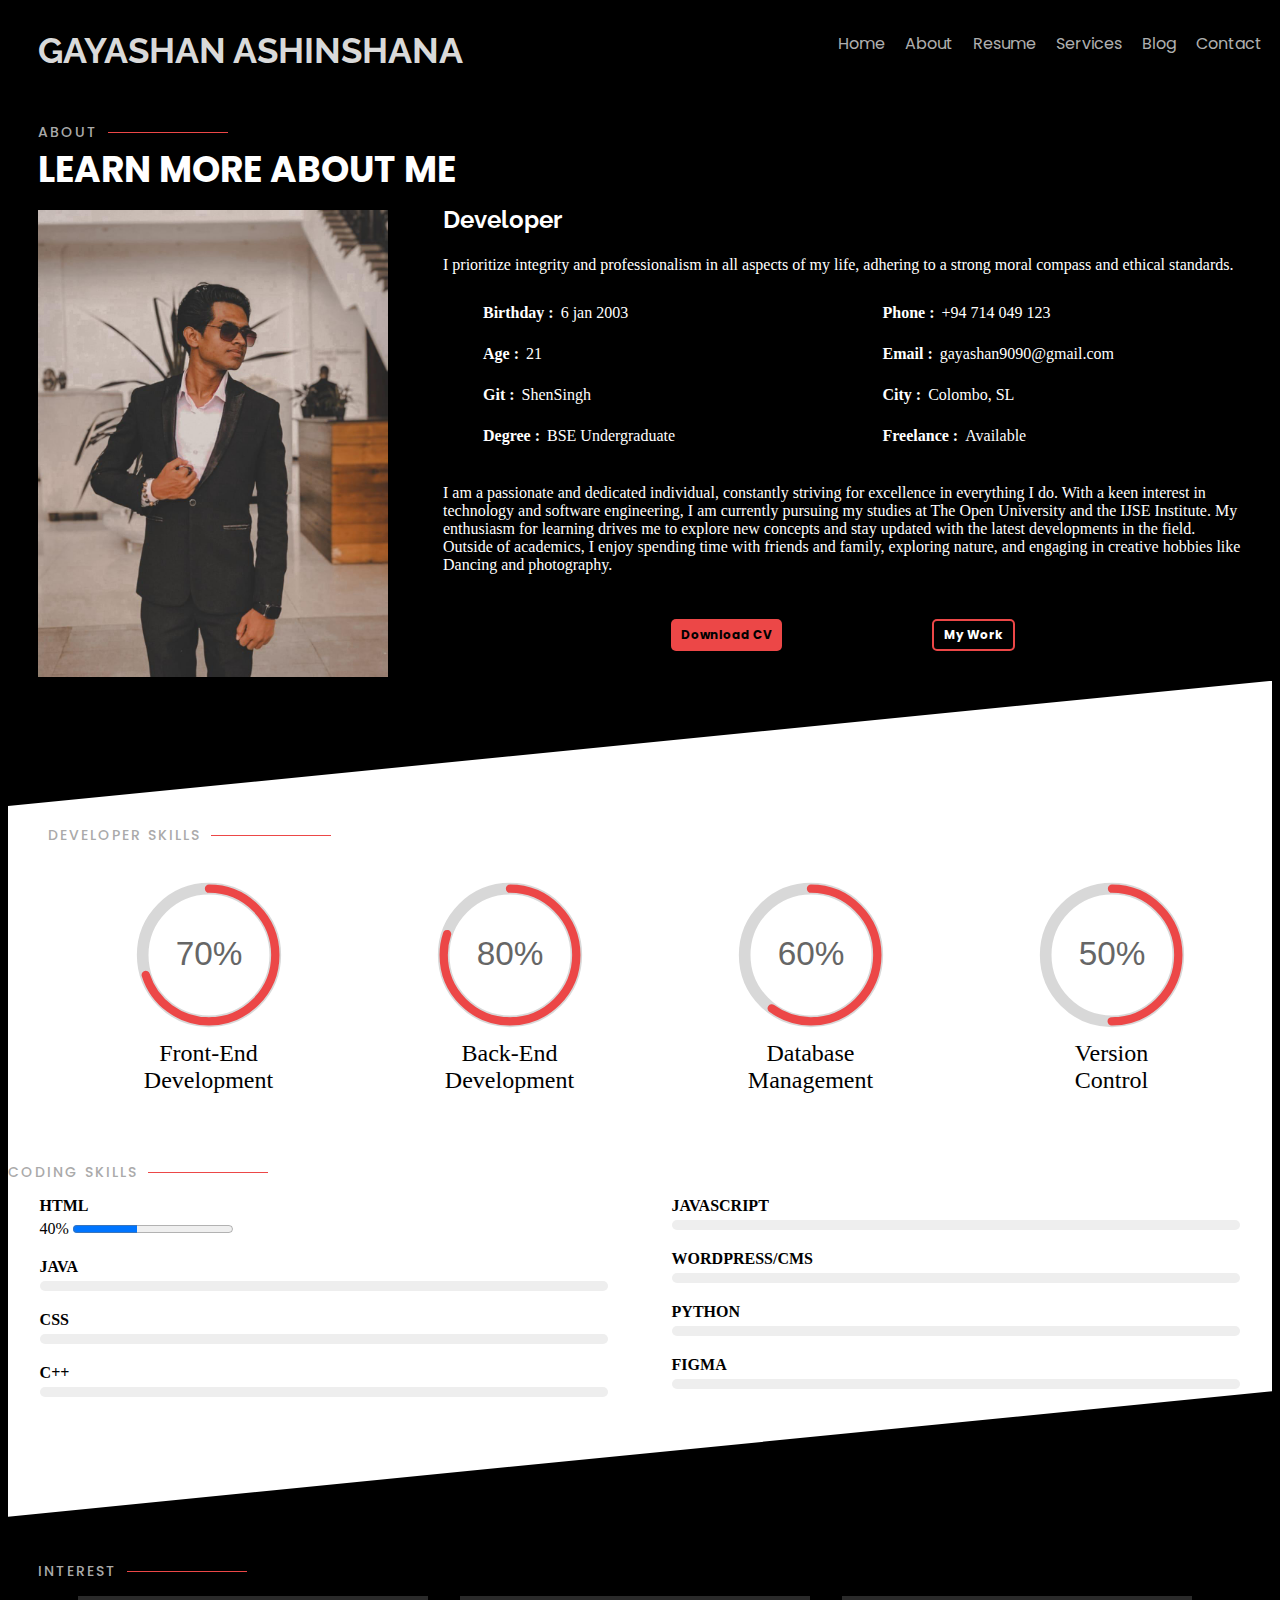
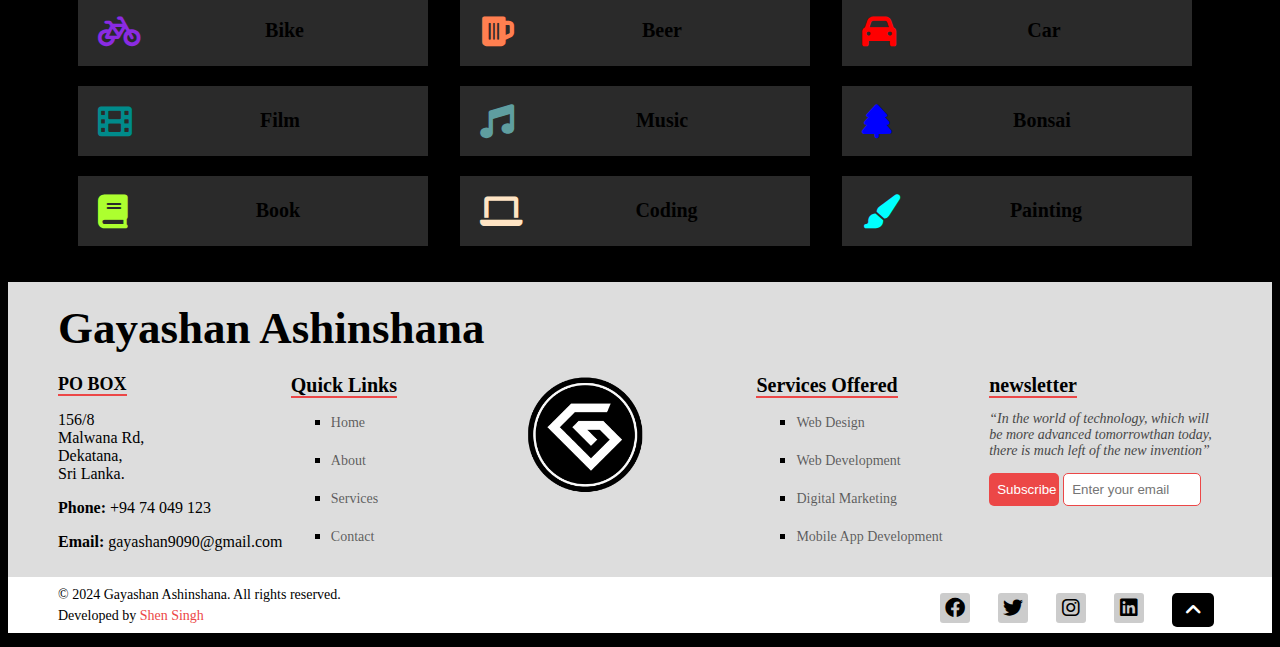
==== commit cbd7f2b1: "add-project" ====
--- a/src/about.html
+++ b/src/about.html
@@ -150,7 +150,7 @@
                                 </p>
                                 <div class="adout-button">
                                 <button><a href="#">Download CV</a></button>
-                                <button><a href="#">My Work</a></button>
+                                <button><a href="../src/Assignment.html">My Work</a></button>
                             </div>
                         </div>
                     </div>
@@ -181,14 +181,15 @@
                                         a 15.9155 15.9155 0 0 1 0 -31.831"
                                     />
                                     <path class="circle"
-                                      stroke-dasharray="90, 100"
-                                      d="M18 2.0845
-                                        a 15.9155 15.9155 0 0 1 0 31.831
-                                        a 15.9155 15.9155 0 0 1 0 -31.831"
-                                    />
-                                    <text x="18" y="20.35" class="percentage">90%</text>
+                                      stroke-dasharray="70, 100"
+                                      d="M18 2.0845
+                                        a 15.9155 15.9155 0 0 1 0 31.831
+                                        a 15.9155 15.9155 0 0 1 0 -31.831"
+                                    />
+                                    <text x="18" y="20.35" class="percentage">70%</text>
                                   </svg>
-                                  <p>hsgfj</p>
+                                  <p>Front-End <br>
+                                    Development</p>
                                 </div>
                           
                                 <div class="single-chart">
@@ -199,14 +200,15 @@
                                     a 15.9155 15.9155 0 0 1 0 -31.831"
                                     />
                                     <path class="circle"
-                                    stroke-dasharray="90, 100"
+                                    stroke-dasharray="80, 100"
                                     d="M18 2.0845
                                     a 15.9155 15.9155 0 0 1 0 31.831
                                     a 15.9155 15.9155 0 0 1 0 -31.831"
                                     />
-                                    <text x="18" y="20.35" class="percentage">90%</text>
+                                    <text x="18" y="20.35" class="percentage">80%</text>
                                     </svg>
-                                  <p>ksjdf</p>
+                                  <p>Back-End <br>
+                                    Development</p>
                                 </div>
                           
                                 <div class="single-chart">
@@ -217,13 +219,15 @@
                                         a 15.9155 15.9155 0 0 1 0 -31.831"
                                     />
                                     <path class="circle"
-                                      stroke-dasharray="90, 100"
-                                      d="M18 2.0845
-                                        a 15.9155 15.9155 0 0 1 0 31.831
-                                        a 15.9155 15.9155 0 0 1 0 -31.831"
-                                    />
-                                    <text x="18" y="20.35" class="percentage">90%</text>
+                                      stroke-dasharray="60, 100"
+                                      d="M18 2.0845
+                                        a 15.9155 15.9155 0 0 1 0 31.831
+                                        a 15.9155 15.9155 0 0 1 0 -31.831"
+                                    />
+                                    <text x="18" y="20.35" class="percentage">60%</text>
                                   </svg>
+                                  <p>Database <br>
+                                    Management</p>
                                 </div>
                           
                                 <div class="single-chart">
@@ -241,6 +245,8 @@
                                     />
                                     <text x="18" y="20.35" class="percentage">50%</text>
                                   </svg>
+                                  <p>Version <br>
+                                    Control</p>
                                 </div>
                             </div>
                         </div>
@@ -254,9 +260,8 @@
                             <div class="left-skill-set">
                                 <li>
                                     <span>HTML</span>
-                                    <div class="progress-bar">
-                                        <div class="progress" data-value="90"></div>
-                                    </div>
+                                    <label class="progress-bar__value" htmlFor="progress-bar"> 40% </label>
+                                    <progress id="progress-bar" value="40" max="100"></progress>
                                 </li>
                                 <li>
                                     <span>JAVA</span>
--- a/src/assets/style/style.css
+++ b/src/assets/style/style.css
@@ -2,444 +2,379 @@
 body{
   transition: ease-in-out 0.3s;
 }
-:root{
-    --blog-left-width: 250px;
-  }
-  
-  /*--------------------------------------------------------------
-  # General
-  --------------------------------------------------------------*/
-  a {
-    color: #EC4747 ;
-    text-decoration: none;
-  }
-  
-  a:hover {
-    color:#EC4747 ;
-    text-decoration: none;
-  }
-  
-  h1,
-  h2,
-  h3,
-  h4,
-  h5,
-  h6 {
-    font-family: "Raleway", sans-serif;
-  }
-
-  /*--------------------------------------------------------------
-  # Header
-  --------------------------------------------------------------*/
-  #header {
-    position: relative;
-    display: flex;
-    align-items: center;
-    overflow-y: auto;
-    background: #040404 url("../image/my/myDb.jpeg") top left no-repeat;
-    background-size: cover;
-    width: 100%;
-    height: 100vh;
-    z-index: 1;
-    font-family: "Open Sans", sans-serif;
-    /* top: ; */
-  }
-
-/* .home-logo{
-    display: flex;
-    width: 80px;
-    height: 80px;
-    margin: 10px;
-} */
+
+html{
+  scroll-behavior: smooth;
+}
+
+/*--------------------------------------------------------------
+# General
+--------------------------------------------------------------*/
+a {
+  color: #EC4747 ;
+  text-decoration: none;
+}
+
+a:hover {
+  color:#EC4747 ;
+  text-decoration: none;
+}
+h1,
+h2,
+h3,
+h4,
+h5,
+h6 {
+  font-family: "Raleway", sans-serif;
+}
+
+/*--------------------------------------------------------------
+# Header
+--------------------------------------------------------------*/
+#header {
+  position: absolute;
+  display: flex;
+  align-items: center;
+  overflow-y: auto;
+  background: #040404 url("../image/my/myDb.jpeg") top left no-repeat;
+  background-size: cover;
+  width: 100%;
+  height: 100vh;
+  z-index: 1;
+  font-family: "Open Sans", sans-serif;
+  top: 0;
+  left: 0;
+}
 #header .container {
   margin-left: 50px;
-}
-  
-  #header * {
-    transition: ease-in-out 0.3s;
-  }
-  
+}  
+#header * {
+  transition: ease-in-out 0.3s;
+}
+#header h1 {
+  font-size: 48px;
+  margin: 0;
+  padding: 0;
+  line-height: 1;
+  font-weight: 700;
+  font-family: "Poppins", sans-serif;
+}
+#header h1 a,
+#header h1 a:hover {
+  color: #fff;
+  line-height: 1;
+  display: inline-block;
+}
+#header h2 {
+  font-size: 24px;
+  margin-top: 10px;
+  color: rgba(255, 255, 255, 0.8);
+}
+#header h2 span {
+  color: #fff;
+  border-bottom: 2px solid #EC4747 ;
+  padding-bottom: 6px;
+}
+#header img {
+  padding: 0 !important;
+  margin: 0 !important;
+}
+#header .social-links {
+  margin-top: 20px;
+  display: flex;
+}
+#header .social-links a {
+  font-size: 24px;
+  display: flex;
+  justify-content: center;
+  align-items: center;
+  background: rgba(255, 255, 255, 0.1);
+  color: #fff;
+  line-height: 1;
+  margin-right: 8px;
+  border-radius: 50%;
+  width: 40px;
+  height: 40px;
+} 
+#header .social-links a:hover {
+  background: #EC4747;
+}
+@media (max-width: 992px) {
   #header h1 {
-    font-size: 48px;
-    margin: 0;
-    padding: 0;
-    line-height: 1;
-    font-weight: 700;
-    font-family: "Poppins", sans-serif;
-  }
-  
-  #header h1 a,
-  #header h1 a:hover {
-    color: #fff;
-    line-height: 1;
-    display: inline-block;
-  }
-  
+    font-size: 36px;
+  }
   #header h2 {
-    font-size: 24px;
-    margin-top: 10px;
-    color: rgba(255, 255, 255, 0.8);
-  }
-
-
-  #header h2 span {
-    color: #fff;
-    border-bottom: 2px solid #EC4747 ;
-    padding-bottom: 6px;
-  }
-  
-  #header img {
-    padding: 0 !important;
-    margin: 0 !important;
-  }
-  
+    font-size: 20px;
+    line-height: 30px;
+  }
   #header .social-links {
-    margin-top: 20px;
+    margin-top: 15px;
+  }
+  #header .container {
     display: flex;
-  }
-  
-  #header .social-links a {
-    font-size: 24px;
-    display: flex;
-    justify-content: center;
+    flex-direction: column;
     align-items: center;
-    background: rgba(255, 255, 255, 0.1);
-    color: #fff;
-    line-height: 1;
-    margin-right: 8px;
-    border-radius: 50%;
-    width: 40px;
-    height: 40px;
-  }
-  
-  #header .social-links a:hover {
-    background: #EC4747;
-  }
-  
-  @media (max-width: 992px) {
-    #header h1 {
-      font-size: 36px;
-    }
-  
-    #header h2 {
-      font-size: 20px;
-      line-height: 30px;
-    }
-  
-    #header .social-links {
-      margin-top: 15px;
-    }
-  
-    #header .container {
-      display: flex;
-      flex-direction: column;
-      align-items: center;
-    }
-  }
-  
-  /*--------------------------------------------------------------
-  # Navigation Menu
-  --------------------------------------------------------------*/
-  .navbar {
+  }
+}
+
+/*--------------------------------------------------------------
+# Navigation Menu
+--------------------------------------------------------------*/
+.navbar {
     padding: 0;
     margin-top: 40px;
-  }
-  
-  .navbar ul {
-    margin: 0;
-    padding: 0;
-    display: flex;
-    list-style: none;
+}
+.navbar ul {
+  margin: 0;
+  padding: 0;
+  display: flex;
+  list-style: none;
+  align-items: center;
+  margin-right: 10px;
+} 
+.navbar li {
+  position: relative;
+  margin-top:-30px;
+}
+.navbar li+li {
+  margin-left: 20px;
+}
+.navbar a,
+.navbar a:focus {
+  display: flex;
+  align-items: center;
+  justify-content: space-between;
+  padding: 0;
+  font-family: "Poppins", sans-serif;
+  font-size: 16px;
+  font-weight: 400;
+  color: rgba(255, 255, 255, 0.7);
+  white-space: nowrap;
+  transition: 0.3s;
+} 
+.navbar a i,
+.navbar a:focus i {
+  font-size: 12px;
+  line-height: 0;
+  margin-left: 5px;
+}
+.navbar a:before {
+  content: "";
+  position: absolute;
+  width: 0;
+  height: 2px;
+  bottom: -4px;
+  left: 0;
+  background-color: #EC4747 ;
+  visibility: hidden;
+  width: 0px;
+  transition: all 0.3s ease-in-out 0s;
+} 
+.navbar a:hover:before,
+.navbar li:hover>a:before,
+.navbar .active:before {
+  visibility: visible;
+  width: 25px;
+}
+.navbar a:hover,
+.navbar .active,
+.navbar .active:focus,
+.navbar li:hover>a {
+  color: #fff;
+}
+header {
+  display: flex;
+  align-items: center;
+  justify-content: space-between;
+  padding-top: 10px;
+  height: 60px;
+}
+.nav-container {
+  padding-top: 5px;
+  position: relative;
+  display: flex; 
+  align-items: center
+}
+.nav-container .nav-name {
+  position: relative;
+  color: #D9D9D9;
+  font-size: 35px;
+  font-weight: bold;
+  margin-left: 30px;
+  line-height: 1px; 
+}
+/* nav bar responsive */
+@media screen and (max-width: 1440px) {}
+
+@media screen and (max-width: 1024px) {
+  .nav-container {
+    flex-direction: column;
     align-items: center;
-    margin-right: 10px;
-  }
-  
-  .navbar li {
-    position: relative;
-    margin-top:-30px;
-  }
-  
-  .navbar li+li {
-    margin-left: 20px;
-  }
-  
-  .navbar a,
-  .navbar a:focus {
-    display: flex;
-    align-items: center;
-    justify-content: space-between;
-    padding: 0;
-    font-family: "Poppins", sans-serif;
-    font-size: 16px;
-    font-weight: 400;
-    color: rgba(255, 255, 255, 0.7);
-    white-space: nowrap;
-    transition: 0.3s;
-  }
-  
-  .navbar a i,
-  .navbar a:focus i {
-    font-size: 12px;
-    line-height: 0;
-    margin-left: 5px;
-  }
-  
-  .navbar a:before {
-    content: "";
-    position: absolute;
-    width: 0;
-    height: 2px;
-    bottom: -4px;
-    left: 0;
-    background-color: #EC4747 ;
-    visibility: hidden;
-    width: 0px;
-    transition: all 0.3s ease-in-out 0s;
-  }
-  
-  .navbar a:hover:before,
-  .navbar li:hover>a:before,
-  .navbar .active:before {
-    visibility: visible;
-    width: 25px;
-  }
-  
-  .navbar a:hover,
-  .navbar .active,
-  .navbar .active:focus,
-  .navbar li:hover>a {
-    color: #fff;
-  }
-
-
-
-  header {
-    display: flex;
-    align-items: center;
-    justify-content: space-between;
-    padding-top: 10px;
-    height: 60px;
-    /* background-color: #00dfff; */
-}
-
-.nav-container {
-    padding-top: 5px;
-    position: relative;
-    display: flex; 
-    align-items: center
-}
-
-.nav-container .nav-name {
-    position: relative;
-    color: #D9D9D9;
-    font-size: 35px;
-    font-weight: bold;
-    margin-left: 30px;
-    line-height: 1px; 
-}
-
-
-/* nav bar responsive */
-
-@media screen and (max-width: 1440px) {
-   
-  
-}
-
-@media screen and (max-width: 1024px) {
-  
-   .nav-container {
-        flex-direction: column;
-        align-items: center;
-        margin-left: 0;
-    }
-    .nav-container .nav-name {
-        margin-left: 10px;
-        margin-top: 10px;
-        font-size: 30px;
-    }
-    .navbar a{
-        font-size: 12px;
-        
-    }
-    
-
-}
-
+    margin-left: 0;
+  }
+  .nav-container .nav-name {
+    margin-left: 10px;
+    margin-top: 10px;
+    font-size: 30px;
+  }
+  .navbar a{
+    font-size: 12px;      
+  }
+}
 @media screen and (max-width: 768px) {
-
   .nav-container .nav-name {
     font-size: 20px;
     color: #EC4747;
-  }
-  
-}
-
-
-
-
-  section {
-    left: 0;
-    top: 0;
-    display: flex;
-    width: 100%;
+  }  
+}
+
+section {
+  left: 0;
+  top: 0;
+  display: flex;
+  width: 100%;
+  opacity: 1;
+  transition: ease-in-out 0.4s;
+  z-index: 999;
+  background: rgb(0, 0, 0);
+  place-items:center;
+  display: flex;
+}  
+section .container {
+  margin-top: 50px;
+  left: 0;
+  top: 0;
+  align-items: center;
+}
+/* .content-leftToRight{
+  background-color: #ffffff;
+  clip-path: polygon(0 0, 100% 0, 100% 85%, 0 100%); 
+  padding: 0px;
+  padding-bottom: 60px !important;
+
+} */
+.content-rightToLeft {
+  display: block;
+  background-color: #ffffff;
+  clip-path: polygon(0% 15%, 100% 0%, 100% 85%, 0% 100%);
+  position: relative; 
+  width: 100%; 
+  padding-bottom: 100px !important;
+  color: black;
+  left: 0 !important; 
+  right: 0 !important; 
+  margin: 0; 
+}
+.section-title h3 {
+  font-size: 14px;
+  font-weight: 500;
+  padding: 0;
+  line-height: 1px;
+  margin: 0 0 20px 0;
+  letter-spacing: 2px;
+  text-transform: uppercase;
+  color: #aaaaaa;
+  font-family: "Poppins", sans-serif;
+}
+.section-title h3::after {
+  content: "";
+  width: 120px;
+  height: 1px;
+  display: inline-block;
+  background: #EC4747;
+  margin: 4px 10px;
+}
+.section-title h2 {
+  margin: 0;
+  margin: -15px 0 15px 0;
+  font-size: 36px;
+  font-weight: 700;
+  text-transform: uppercase;
+  font-family: "Poppins", sans-serif;
+  color: #fff;
+}
+.content-rightToLeft .side-section-name{
+  color: black;
+}
+.side-section-name {
+  font-size: 24px;
+  text-transform: uppercase;
+  color: #fff;
+  font-family: "Poppins", sans-serif;
+  display: flex;
+  flex-direction: column;
+  align-items: center;
+  position: absolute;
+  right: 10px;
+  font-weight: 600;
+  opacity: 0.5;
+}
+.side-section-name span {
+  display: block;
+  opacity: 0;
+  animation: fadeIn 0.5s forwards;
+  transform: translateY(20px); /* Initial animation position */
+}
+/* Apply a delay for each span based on its position */
+.side-section-name span:nth-child(1) {
+  animation-delay: 0.1s;
+}
+.side-section-name span:nth-child(2) {
+  animation-delay: 0.2s;
+}
+.side-section-name span:nth-child(3) {
+  animation-delay: 0.3s;
+}
+.side-section-name span:nth-child(4) {
+  animation-delay: 0.4s;
+}
+.side-section-name span:nth-child(5) {
+  animation-delay: 0.5s;
+}
+.side-section-name span:nth-child(6) {
+  animation-delay: 0.6s;
+}
+.side-section-name span:nth-child(7) {
+  animation-delay: 0.7s;
+}
+.side-section-name span:nth-child(8) {
+  animation-delay: 0.8s;
+}
+.side-section-name span:nth-child(9) {
+  animation-delay: 0.9s;
+}
+.side-section-name span:nth-child(10) {
+  animation-delay: 1s;
+}
+.side-section-name span:nth-child(11) {
+  animation-delay: 1.1s;
+}
+.side-section-name span:nth-child(12) {
+  animation-delay: 1.2s;
+}
+@keyframes fadeIn {
+  to {
     opacity: 1;
-    transition: ease-in-out 0.4s;
-    z-index: 999;
-    background: rgb(0, 0, 0);
-    place-items:center;
-  display: flex;
-  }
-  
-  section .container {
-    margin-top: 50px;
-    left: 0;
-    top: 0;
-    align-items: center;
-
-  }
-  /* .content-leftToRight{
-    background-color: #ffffff;
-    clip-path: polygon(0 0, 100% 0, 100% 85%, 0 100%); 
-    padding: 20px;
-    padding-bottom: 60px !important;
-
-  } */
-
-  .content-rightToLeft {
-    display: block;
-    background-color: #ffffff;
-    clip-path: polygon(0% 15%, 100% 0%, 100% 85%, 0% 100%);
-    position: relative; /* Change to absolute if needed */
-    width: 100%; /* Ensure full width */
-    padding-bottom: 100px !important;
-    color: black;
-    left: 0 ; /* Remove !important if not necessary */
-    right: 0; /* Remove !important if not necessary */
-    margin: 0; /* Ensure no margins */
-}
-
-  
-.section-title h3 {
-    font-size: 14px;
-    font-weight: 500;
-    padding: 0;
-    line-height: 1px;
-    margin: 0 0 20px 0;
-    letter-spacing: 2px;
-    text-transform: uppercase;
-    color: #aaaaaa;
-    font-family: "Poppins", sans-serif;
-  }
-  
-  .section-title h3::after {
-    content: "";
-    width: 120px;
-    height: 1px;
-    display: inline-block;
-    background: #EC4747;
-    margin: 4px 10px;
-  }
-  
-  .section-title h2 {
-    margin: 0;
-    margin: -15px 0 15px 0;
-    font-size: 36px;
-    font-weight: 700;
-    text-transform: uppercase;
-    font-family: "Poppins", sans-serif;
-    color: #fff;
-  
-  }
-
-  .content-rightToLeft .side-section-name{
-    color: black;
-  }
-  .side-section-name {
-    font-size: 24px;
-    text-transform: uppercase;
-    color: #fff;
-    font-family: "Poppins", sans-serif;
-    display: flex;
-    flex-direction: column;
-    align-items: center;
-    position: absolute;
-    right: 10px;
-    font-weight: 600;
-    opacity: 0.5;
-  }
-  
-  .side-section-name span {
-    display: block;
-    opacity: 0;
-    animation: fadeIn 0.5s forwards;
-    transform: translateY(20px); /* Initial animation position */
-  }
-  
-  /* Apply a delay for each span based on its position */
-  .side-section-name span:nth-child(1) {
-    animation-delay: 0.1s;
-  }
-  .side-section-name span:nth-child(2) {
-    animation-delay: 0.2s;
-  }
-  .side-section-name span:nth-child(3) {
-    animation-delay: 0.3s;
-  }
-  .side-section-name span:nth-child(4) {
-    animation-delay: 0.4s;
-  }
-  .side-section-name span:nth-child(5) {
-    animation-delay: 0.5s;
-  }
-  .side-section-name span:nth-child(6) {
-    animation-delay: 0.6s;
-  }
-  .side-section-name span:nth-child(7) {
-    animation-delay: 0.7s;
-  }
-  .side-section-name span:nth-child(8) {
-    animation-delay: 0.8s;
-  }
-  .side-section-name span:nth-child(9) {
-    animation-delay: 0.9s;
-  }
-  .side-section-name span:nth-child(10) {
-    animation-delay: 1s;
-  }
-  .side-section-name span:nth-child(11) {
-    animation-delay: 1.1s;
-  }
-  .side-section-name span:nth-child(12) {
-    animation-delay: 1.2s;
-  }
-  
-  @keyframes fadeIn {
-    to {
-      opacity: 1;
-      transform: translateY(0); /* Final position */
-    }
-  }
-  
-
-  
-  /*--------------------------------------------------------------
-  # About
-  --------------------------------------------------------------*/
- #about .my-about{
+    transform: translateY(0); /* Final position */
+  }
+}
+
+/*--------------------------------------------------------------
+# About
+--------------------------------------------------------------*/
+#about .my-about{
   padding-left: 30px;
   padding-right: 30px;
   color: white;
 }
-
- #about .about-img img{
+#about .about-img img{
   width: 350px;
   margin-top: -2px;
- }
- #about .about-content{
-  display: flex;
- }
- #about .about-ditails{
+}
+#about .about-content{
+  display: flex;
+}
+#about .about-ditails{
   display: inline-block;
   position: relative;
   margin-left: 55px;
@@ -453,11 +388,9 @@
 #about .about-ditails p{
   margin-top: -2px;
 }
-
 #about .about-ditails .hide-text{
   display: none;
 }
-
 #about .about-ditails .full-ul{
   display: grid;
   grid-template-columns: 1fr 1fr;
@@ -477,14 +410,12 @@
   display: inline-block;
   
 }
-
 #about .adout-button {
   display: flex;
   justify-content: center; /* Center the buttons */
   gap: 150px; /* Space between buttons */
   margin-top: 45px;
 }
-
 #about .adout-button button {
   padding: 5px 10px;
   border-radius: 5px; /* Rounded corners */
@@ -497,21 +428,18 @@
   background-color: #EC4747;
   transition: all 0.3s ease;
 }
-
 #about .adout-button button:nth-child(2) {
   transition: all 0.3s ease;
   background-color: transparent;
   border: #EC4747 solid 2px;
   color: white;
 }
-
 #about .adout-button button:nth-child(1):hover {
   background-color: transparent;
   border: #EC4747 solid 2px;
   color: white;
   box-shadow: 2px 3px 8px #EC4747;
 }
-
 #about .adout-button button:nth-child(2):hover {
   background-color: #EC4747;
   border: #00dfff solid 2px;
@@ -519,7 +447,6 @@
   box-shadow: 2px 3px 8px #EC4747;
 
 }
-
 #about .adout-button a {
   text-decoration: none;
   color: inherit; /* Inherit the button text color */
@@ -528,7 +455,6 @@
 /* end my-about */
 
 /* start skills */
-
 #about .skills{
   padding-top: 100px;
 }
@@ -536,21 +462,16 @@
   align-items: center;
   padding: 50px 0px 0px 40px;
 }
-
-
 .skills-container {
   display: flex;
   justify-content: space-around;
   align-items: center;
   margin-top: 20px;
 }
-
 .skill {
   text-align: center;
 }
-
 /*  */
-
 .devSkill .flex-wrapper {
   display: flex;
   flex-flow: row nowrap;
@@ -566,50 +487,38 @@
   width: 33%;
   justify-content: space-around ;
 }
-
 .devSkill .circular-chart {
   display: block;
   margin: 10px auto;
   max-width: 80%;
   max-height: 150px;
 }
-
 .devSkill .circle-bg {
   fill: none;
-  stroke: transparent;
+  stroke: rgba(0, 0, 0, 0.151);
   stroke-width: 2.8;
 }
-
- .circle {
+.circle {
   fill: none;
   stroke-width: 2.0;
   stroke-linecap: round;
   animation: progress 1s ease-out forwards;
 }
-
 @keyframes progress {
   0% {
     stroke-dasharray: 0 100;
   }
 }
-
 .devSkill .circular-chart.blue .circle {
   stroke: #EC4747;
 }
-
 .devSkill .percentage {
   fill: #666;
   font-family: sans-serif;
   font-size: 0.5em;
   text-anchor: middle;
 }
-
-
 /*  */
-
-
-
-
 #about .skills .codeSkill ul{
   display: flex;
   flex-direction: row; /* Stack the li items vertically */
@@ -617,22 +526,19 @@
   list-style: none;
   margin: 0; /* Removes default list margins */
 }
-
 .codeSkill ul {
   display: flex;
   justify-content: space-between;
   list-style: none;
   padding: 0;
 }
-
-.left-skill-set, .right-skill-set {
+.left-skill-set, 
+.right-skill-set {
   width: 45%;
 }
-
 li {
   margin-bottom: 20px;
 }
-
 .progress-bar {
   width: 100%;
   height: 10px;
@@ -642,46 +548,36 @@
   overflow: hidden;
   margin-top: 5px;
 }
-
 .progress {
   height: 100%;
   background-color: #EC4747;
   width: 0; /* Default width before animation */
   border-radius: 5px;
 }
-
 li span {
   font-weight: bold;
   display: block;
   margin-bottom: 5px;
 }
-
 /* skill-icons */
 
-
-
-
 /* interests */
-
 #about .interests {
   padding-top: 50px;
   padding-left: 30px;
   padding-right: 30px;
 }
-
 #about .interests .content {
   display: flex;
   justify-content: space-between; /* You can change this to 'center' if you want to center the entire content */
   align-items: center;
   padding-right: 50px;
 }
-
 #about .interests .content div {
   display: flex; /* Ensure the div is a flex container */
   flex-direction: column; /* Stack the items vertically */
   align-items: center; /* Center align items horizontally */
 }
-
 #about .interests .content div li {
   background-color: #ffffff2a !important;
   width: 350px;
@@ -690,7 +586,6 @@
   align-items: center;
   justify-content: center; 
 }
-
 #about .interests .content div li i {
   font-size: 34px;
   padding-left: 20px;
@@ -704,13 +599,8 @@
   text-align: center;
   flex: 1; 
 }
-
-
-@media screen and (max-width: 1440px) {
-  
-}
+@media screen and (max-width: 1440px) {}
 @media screen and (max-width: 1200px) {
-  
   #about .interests .content div li {
     width: 250px;
     height: 60px;
@@ -732,14 +622,13 @@
   .circle-text {
     font-size: 18px;
   }
-
   .skill p {
     font-size: 14px;
   }
-  .left-skill-set, .right-skill-set {
+  .left-skill-set, 
+  .right-skill-set {
     width: 35%;
   }
-
   li span {
     font-size: 14px;
   }
@@ -748,11 +637,10 @@
   /* start about */
   #about .about-img img{
     width: 300px;
-   }
+  }
 }
 
 @media screen and (max-width: 1024px) {
-  
   #about .interests .content div li {
     width: 200px;
     height: 45px;
@@ -774,14 +662,13 @@
   .circle-text {
     font-size: 14px;
   }
-
   .skill p {
     font-size: 12px;
   }
-  .left-skill-set, .right-skill-set {
+  .left-skill-set, 
+  .right-skill-set {
     width: 30%;
   }
-
   li span {
     font-size: 12px;
   }
@@ -790,13 +677,11 @@
   /* start about */
   #about .about-img img{
     width: 250px;
-   }
-
-   #about .about-ditails > p:nth-child(3){
+  }
+  #about .about-ditails > p:nth-child(3){
     font-size: 20px;
   }
 }
-
 @media screen and (max-width: 768px) {
   #about .interests .content div li {
     width: 150px;
@@ -819,14 +704,13 @@
   .circle-text {
     font-size: 14px;
   }
-
   .skill p {
     font-size: 12px;
   }
-  .left-skill-set, .right-skill-set {
+  .left-skill-set, 
+  .right-skill-set {
     width: 27%;
   }
-
   li span {
     font-size: 11px;
   }
@@ -835,16 +719,14 @@
   /* start about */
   #about .about-img img{
     width: 250px;
-   }
-
-   #about .about-ditails .full-ul ul{
+  }
+  #about .about-ditails .full-ul ul{
     margin-left: -20px;
   }
-
   #about .about-ditails .tol-text{
     display: none;
   }
-   #about .about-ditails .hide-text{
+  #about .about-ditails .hide-text{
     display: block;
     font-size: 14px;
     margin-top: -30px !important;
@@ -858,211 +740,204 @@
   #about .about-ditails button{
     margin-top: -20px;
   }
-
-
-
-}
-  
-
-
-  /*--------------------------------------------------------------
-  # Resume
-  --------------------------------------------------------------*/
-  .resume .resume-title {
-    font-size: 26px;
-    font-weight: 700;
-    margin-top: 20px;
-    margin-bottom: 20px;
-    color: #fff;
-  }
-  
-  .resume .resume-item {
-    padding: 0 0 20px 20px;
-    margin-top: -2px;
-    border-left: 2px solid rgba(255, 255, 255, 0.2);
-    position: relative;
-  }
-  
-  .resume .resume-item h4 {
-    line-height: 18px;
-    font-size: 18px;
-    font-weight: 600;
-    text-transform: uppercase;
-    font-family: "Poppins", sans-serif;
-    color: #EC4747;
-    margin-bottom: 10px;
-  }
-  
-  .resume .resume-item h5 {
-    font-size: 16px;
-    background: rgba(255, 255, 255, 0.15);
-    padding: 5px 15px;
-    display: inline-block;
-    font-weight: 600;
-    margin-bottom: 10px;
-  }
-  
-  .resume .resume-item ul {
-    padding-left: 20px;
-  }
-  
-  .resume .resume-item ul li {
-    padding-bottom: 10px;
-  }
-  
-  .resume .resume-item:last-child {
-    padding-bottom: 0;
-  }
-  
-  .resume .resume-item::before {
-    content: "";
-    position: absolute;
-    width: 16px;
-    height: 16px;
-    border-radius: 50px;
-    left: -12px;
-    top: 0;
-    background: #EC4747;
-    border: 2px solid #EC4747;
-  }
-
-  .resume .resume-content {
-    display: grid;
-    grid-template-columns: 1fr 1fr;
-    margin: 20px;
-  }
-
-  .resume .container {
-    
-    margin: 40px 0 0px 32px;
-    padding: 0px 20px 0px 0px;
-    color: white;
-  }
-
-  .resume .assignment {
-    background-color: transparent;
-    font-family: 'Open Sans', sans-serif;
-    height: 350px;
-    padding-top: 120px;
-    left: 0;
-    right: 0;
-    margin-bottom: 50px;
-}
-
-.resume .assignment .cong {
-position: absolute;
-margin-top: 80px;
-height: 300px;
-width: 100%;
-top: 60px;
-display: flex;
-justify-content: center;
-}
-
-.resume .assignment .card {
-display: flex;
-height: 280px;
-width: 200px;
-background-color: #17141d;
-border-radius: 10px;
-box-shadow: -1rem 0 3rem #000;
-/*   margin-left: -50px; */
-transition: 0.4s ease-out;
-position: relative;
-left: 0px;
-justify-content: center;
-}
-
-.resume .assignment .card:not(:first-child) {
-margin-left: -50px;
-}
-
-.resume .assignment .card:hover {
-transform: translateY(-20px);
-transition: 0.4s ease-out;
-}
-
-.resume .assignment .card:hover ~ .assignment .card {
-position: relative;
-left: 50px;
-transition: 0.4s ease-out;
-}
-
-.resume .assignment .title {
-color: white;
-font-weight: 300;
-position: absolute;
-left: 20px;
-top: 15px;
-}
-
-.resume .assignment .bar {
-position: absolute;
-top: 100px;
-left: 20px;
-height: 5px;
-width: 150px;
-}
-
-.resume .assignment .emptybar {
-background-color: #2e3033;
-width: 100%;
-height: 100%;
-}
-
-.resume .assignment .filledbar {
-position: absolute;
-top: 0px;
-z-index: 3;
-width: 0px;
-height: 100%;
-background: rgb(0,154,217);
-background: linear-gradient(90deg, rgba(0,154,217,1) 0%, rgba(217,147,0,1) 65%, rgba(255,186,0,1) 100%);
-transition: 0.6s ease-out;
-}
-
-.resume .assignment .card:hover .filledbar {
-width: 120px;
-transition: 0.4s ease-out;
-}
-
-.resume .assignment button {
-  width: 100px;
-  height: 40px;
+}
+
+/*--------------------------------------------------------------
+# Resume
+--------------------------------------------------------------*/
+
+.resume .resume-content{
+  padding: 0px 30px 0px 30px;
+  color: white;
+}
+.resume .section-title{
+  padding: 0px 30px 0px 30px;
+}
+.resume .resume-title {
+  font-size: 26px;
+  font-weight: 700;
+  margin-top: 20px;
+  margin-bottom: 20px;
+  color: #fff;
+}
+.resume .resume-item {
+  padding: 0 0 20px 20px;
+  margin-top: -2px;
+  border-left: 2px solid rgba(255, 255, 255, 0.2);
+  position: relative;
+}
+.resume .resume-item h4 {
+  line-height: 18px;
+  font-size: 18px;
+  font-weight: 600;
+  text-transform: uppercase;
+  font-family: "Poppins", sans-serif;
+  color: #EC4747;
+  margin-bottom: 10px;
+}
+.resume .resume-item h5 {
+  font-size: 16px;
+  background: rgba(255, 255, 255, 0.15);
+  padding: 5px 15px;
+  display: inline-block;
+  font-weight: 600;
+  margin-bottom: 10px;
+}
+.resume .resume-item ul {
+  padding-left: 20px;
+}
+.resume .resume-item ul li {
+  padding-bottom: 10px;
+}
+.resume .resume-item:last-child {
+  padding-bottom: 0;
+}
+.resume .resume-item::before {
+  content: "";
+  position: absolute;
+  width: 16px;
+  height: 16px;
+  border-radius: 50px;
+  left: -12px;
+  top: 0;
+  background: #EC4747;
+  border: 2px solid #EC4747;
+}
+.resume .resume-content {
+  display: grid;
+  grid-template-columns: 1fr 1fr;
+  margin: 20px;
+}
+
+/*  */
+.resume .project {  
+  background-color: transparent;
+  font-family: 'Open Sans', sans-serif;
+  padding-top: 120px;
+  height: 400px;
+  left: 0;
+  right: 0;
+  margin-bottom: 0px;
+}
+
+.resume .project .cong {
+  position: relative;
+  width: 100%;
+  display: flex;
+  justify-content: center;
+  height: 600px;
+}
+
+/* project */
+
+.project-grid {
+  padding-top: 20px;
+  display: grid;
+  grid-template-columns: 60% 40%;
+  width: 98%;
+  margin: 0 auto;
+  padding-bottom: 100px;
+}
+
+.project-cards {
+  position: relative;
+  display: flex;
+  justify-content: center;
+  align-items: center;
+  flex-wrap: wrap;
+  z-index: 1;
+}
+
+.project-cards .project-card {
+  position: relative;
+  max-width: 240px;
+  height: 300px;
+  margin: 10px;
+  box-shadow: 20px 20px 50px rgba(0, 0, 0, 0.5);
+  border-radius: 15px;
+  background-image: url('../image/project/pro1.png');
+  background-size: cover; /* Adjust this */
+  background-position: center; /* Center the image */
+  overflow: hidden;
+  display: flex;
+  justify-content: center;
+  align-items: center;
+  border-top: 1px solid rgba(255, 255, 255, 0.5);
+  border-left: 1px solid rgba(255, 255, 255, 0.5);
+  backdrop-filter: blur(5px);
+  transition: 0.1s;
+}
+
+.project-cards .project-card:nth-child(2) {
+  background-image: url('../image/project/pro2.png');
+}
+
+.project-cards .project-card:nth-child(3) {
+  background-image: url('../image/project/pro3.png');
+}
+
+.project-cards .project-card .content {
+  padding: 20px;
+  text-align: center;
+  transform: translatey(100px);
+  opacity: 0;
+  transition: 0.5s;
+}
+
+.project-cards .project-card:hover .content {
+  background-color: #242424;
+  transform: translatey(0px);
+  opacity: 1;
+}
+
+.project-cards .project-card .content h2 {
+  position: absolute;
+  top: -80px;
+  right: 30px;
+  font-size: 8em;
+  color: rgba(255, 255, 255, 0.05);
+  pointer-events: none;
+}
+
+.project-cards .project-card .content h3 {
+  font-size: 1.8em;
+  color: #fff;
+  z-index: 1;
+}
+
+.project-cards .project-card .content p {
+  font-size: 1em;
+  color: #fff;
+  font-weight: 300;
+}
+
+.project-cards .project-card .content a {
+  display: inline-block;
+  position: relative;
+  padding: 8px 20px;
+  margin-top: 15px;
+  background: #fff;
+  color: #000;
+  border-radius: 20px;
+  text-decoration: none;
+  font-weight: 500;
+  box-shadow: 0 5px 15px rgba(0, 0, 0, 0.2);
+}
+
+.resume .work-ethics .input-button{
   background-color: #EC4747;
+  padding: 10px 20px;
   border: none;
-  border-radius: 5px;
+  border-radius: 10px;
   color: white;
-  font-weight: 500;
-  position: absolute;
-  bottom: 20px;
+  font-weight: bold;
   cursor: pointer;
-  transition: 0.4s ease-out;
-}
-
-.resume .stroke {
-stroke: white;
-stroke-dasharray: 360;
-stroke-dashoffset: 360;
-transition: 0.6s ease-out;
-}
-
-
-
-.resume .assignment .card:hover .stroke {
-stroke-dashoffset: 100;
-transition: 0.6s ease-out;
 }
 
 /* responsive */
-
-@media screen and (max-width: 1440px) {
-  
-}
-
-@media screen and (max-width: 1200px) {
-  /*  */
-}
+@media screen and (max-width: 1440px) {}
+
+@media screen and (max-width: 1200px) {}
 
 @media screen and (max-width: 1024px) {
   .resume .resume-item h4 {
@@ -1100,16 +975,13 @@
     height: 100%;
     width: 80%;
   }
-  
   .resume .assignment button {
     width: 80px;
     height: 30px;
   }
   /* end assignment */
 }
-
 @media screen and (max-width: 768px) {
-  
   .resume .resume-item h4 {
     line-height: 12px;
     font-size: 12px;
@@ -1123,9 +995,6 @@
   .resume .resume-item ul li {
     padding-bottom: 0px;
   }
-
-
-
   /* end resume */
 
   /* start assigmrnt */
@@ -1148,7 +1017,6 @@
     height: 100%;
     width: 80%;
   }
-  
   .resume .assignment button {
     width: 80px;
     height: 30px;
@@ -1156,279 +1024,243 @@
   /* end assignment */
 }
   
-  
-  /*--------------------------------------------------------------
-  # Services
-  --------------------------------------------------------------*/
-  
-  .services .icon-box {
-    text-align: center;
-    background: rgba(204, 204, 204, 0.1);
-    padding: 50px 50px;
-    transition: all ease-in-out 0.3s;
-  }
-  
-  .services .icon-box .icon {
-    margin: 0 auto;
-    width: 64px;
-    height: 64px;
-    background: #EC4747;
-    border-radius: 5px;
-    transition: all 0.3s ease-out 0s;
-    display: flex;
-    align-items: center;
-    justify-content: center;
-    margin-bottom: 20px;
-    transform-style: preserve-3d;
-  }
-  
-  .services .icon-box .icon i {
-    color: #fff;
-    font-size: 28px;
-  }
-  
-  .services .icon-box .icon::before {
-    position: absolute;
-    content: "";
-    left: -8px;
-    top: -8px;
-    height: 100%;
-    width: 100%;
-    background: rgba(255, 255, 255, 0.15);
-    border-radius: 5px;
-    transition: all 0.3s ease-out 0s;
-    transform: translateZ(-1px);
-  }
-  
+/*--------------------------------------------------------------
+# Services
+--------------------------------------------------------------*/
+.services .icon-box {
+  text-align: center;
+  background: rgba(204, 204, 204, 0.1);
+  padding: 50px 50px;
+  transition: all ease-in-out 0.3s;
+}
+.services .icon-box .icon {
+  margin: 0 auto;
+  width: 64px;
+  height: 64px;
+  background: #EC4747;
+  border-radius: 5px;
+  transition: all 0.3s ease-out 0s;
+  display: flex;
+  align-items: center;
+  justify-content: center;
+  margin-bottom: 20px;
+  transform-style: preserve-3d;
+}
+.services .icon-box .icon i {
+  color: #fff;
+  font-size: 28px;
+}
+.services .icon-box .icon::before {
+  position: absolute;
+  content: "";
+  left: -8px;
+  top: -8px;
+  height: 100%;
+  width: 100%;
+  background: rgba(255, 255, 255, 0.15);
+  border-radius: 5px;
+  transition: all 0.3s ease-out 0s;
+  transform: translateZ(-1px);
+}
+.services .icon-box h4 {
+  font-weight: 700;
+  margin-bottom: 15px;
+  font-size: 24px;
+}
+.services .icon-box h4 a {
+  color: #fff;
+}
+.services .icon-box p {
+  line-height: 24px;
+  font-size: 14px;
+  margin-bottom: 0;
+}
+.services .icon-box:hover {
+  background: #EC4747;
+  border-color: #EC4747;
+}
+.services .icon-box:hover .icon {
+  background: #fff;
+}
+.services .icon-box:hover .icon i {
+  color: #EC4747;
+}
+.services .icon-box:hover .icon::before {
+  background: #EC4747;
+}
+.services .icon-box:hover h4 a,
+.services .icon-box:hover p {
+  color: #fff;
+}
+.service-content {
+  display: grid;
+  grid-template-columns: 1fr 1fr 1fr;
+  margin: 0 0 -12px -12px;
+}
+.services .container {
+  margin: 40px 0 32px 32px;
+  padding: 0px 40px 10px 0px;
+}
+#icon1, 
+#icon2, 
+#icon3, 
+#icon4, 
+#icon5, 
+#icon6 {
+  margin: 0 0 12px 12px;
+}
+#icon4, 
+#icon5, 
+#icon6{
+  padding-top: 24px;
+}
+/* responsive */
+
+@media screen and (max-width: 1440px) {}
+
+@media screen and (max-width: 1200px) {}
+@media screen and (max-width: 1024px) {
+  .service-content {
+  display: grid;
+  grid-template-columns: 1fr 1fr;
+  }
+}
+@media screen and (max-width: 768px) {
+  .service-content {
+    grid-template-columns: 1fr 1fr;
+  }
+  .services .icon-box p {
+    line-height: 20px;
+    font-size: 12px;
+    margin-bottom: 0;
+    color: white;
+  }
   .services .icon-box h4 {
-    font-weight: 700;
-    margin-bottom: 15px;
-    font-size: 24px;
-  }
-  
-  .services .icon-box h4 a {
-    color: #fff;
-  }
-  
-  .services .icon-box p {
-    line-height: 24px;
-    font-size: 14px;
-    margin-bottom: 0;
-  }
-  
-  .services .icon-box:hover {
-    background: #EC4747;
-    border-color: #EC4747;
-  }
-  
-  .services .icon-box:hover .icon {
-    background: #fff;
-  }
-  
-  .services .icon-box:hover .icon i {
-    color: #EC4747;
-  }
-  
-  .services .icon-box:hover .icon::before {
-    background: #EC4747;
-  }
-  
-  .services .icon-box:hover h4 a,
-  .services .icon-box:hover p {
-    color: #fff;
-  }
-
-
-  .service-content {
-    display: grid;
-    grid-template-columns: 1fr 1fr 1fr;
-    margin: 0 0 -12px -12px;
-  }
-
-  .services .container {
-    margin: 40px 0 32px 32px;
-    padding: 0px 40px 10px 0px;
-  }
-
-  #icon1, #icon2, #icon3, #icon4, #icon5, #icon6 {
-    margin: 0 0 12px 12px;
-  }
-
-  #icon4, #icon5, #icon6 {
-    padding-top: 24px;
-  }
-
-  /* responsive */
-
-  @media screen and (max-width: 1440px) {
-    
-  }
-
-  @media screen and (max-width: 1200px) {
-
-    
-  }
-  @media screen and (max-width: 1024px) {
-    .service-content {
-    display: grid;
-    grid-template-columns: 1fr 1fr;
-    }
-  }
-  @media screen and (max-width: 768px) {
-    .service-content {
-      grid-template-columns: 1fr 1fr;
-    }
-    .services .icon-box p {
-      line-height: 20px;
-      font-size: 12px;
-      margin-bottom: 0;
-      color: white;
-    }
-    .services .icon-box h4 {
-      margin-bottom: 10px;
-      font-size: 20px;
-    }
-
-  }
-
-
-
-
-  
-  /*--------------------------------------------------------------
-  # Contact
-  --------------------------------------------------------------*/
-  #contact {
-    color: #fff;
-    display: flex;
-    justify-content: center;  
-}
-
+    margin-bottom: 10px;
+    font-size: 20px;
+  }
+}  
+
+/*--------------------------------------------------------------
+# Contact
+--------------------------------------------------------------*/
+#contact {
+  color: #fff;
+  display: flex;
+  justify-content: center;  
+}
 #contact .container {
-    display: block;
-}
-
+  display: block;
+}
 #contact .section-title {
-    text-align: left; 
-    margin-left: 0 !important;
-}
-
+  text-align: left; 
+  margin-left: 0 !important;
+}
 #contact .contenct {
   padding: 20px;
   width: 100%;
   max-width: 1100px;
   margin: 0 auto; /* Center the content */
 }
-
 #contact .contact-info {
   display: grid;
   justify-content: space-around;
   grid-template-columns: 1fr 1fr; /* Adjusted to be flexible for responsiveness */
   gap: 5px;
 }
-
-  #contact .contact-info .address,
-  #contact .contact-info .socialLinks, 
-  #contact .contact-info .email, 
-  #contact .contact-info .phone{
-    background-color: rgba(255, 255, 255, 0.219);
-    display: grid;
-    grid-template-columns: 70px 470px;
-    height: 60px;
-    margin-bottom: 10px;
-    align-items: center;
-    justify-self: center;
-  }
-
-  #contact .contact-info .icon {
-    /* background-color: #00dfff ; */
-    margin-top: -10px;
-    padding: 10px;
-  }
-  #contact .contact-info .icon a i{
-    /* background-color: #00dfff ; */
-    font-size: 26px;
-    background-color: rgba(255, 255, 255, 0.178);
-    padding: 10px;
-    width: 70;
-    height: 70;
-    aspect-ratio: 1/1;
-    border-radius: 50%;
-  }
-  #contact .contact-info .cont {
-    /* margin-top: -10px; */
-    margin-top: 5px;
-    /* padding-left: 100px; */
-  }
-
-  #contact .contact-info .social-links a i{
-    padding-left: 10px;
-    font-size: 23px;
-    padding-top: 10px;
-    padding-bottom: 5px;
-  }
-  #contact form {
-    background-color: rgba(255, 255, 255, 0.185);
-    width: 100%;
-    margin: 0 auto;
-    display: grid;
-    grid-template-rows: auto auto auto; 
-    gap: 10px;
-    padding-top: 10px;
-  }
-
-  #contact form .row1 {
-    display: grid;
-    grid-template-columns: 1fr 1fr;
-    gap: 5px;
-    align-items: center;
-    justify-content: space-around;
-    padding: 0px 10px 0px 10px;
-  }
-  
-  #contact form .row1 input[type="text"],
-  #contact form .row1 input[type="email"] {
-    color: white;
-    padding: 18px;
-    border: none;
-    background-color: rgba(255, 255, 255, 0.185);
-  }
-
-  #contact form .row2,
-  #contact form .row3{
-    display: grid;
-    grid-template-columns: 1fr;
-    justify-content: space-between;
-    padding: 0px 10px 0px 10px;
-  }
-    #contact form .row2 input[type="text"] {
-      color: white;
-      padding: 18px;
-      border: none;
-      background-color: rgba(255, 255, 255, 0.185);
-    }
-
-    
-    #contact form .row3 textarea {
-      border: none;
-      background-color: rgba(255, 255, 255, 0.185);
-      resize: horizontal;
-    }
-
-    #contact form button {
-      background-color: #EC4747;
-      color: #fff;
-      font-size: 14px;
-      font-weight: bold;
-      padding: 14px 20px;
-      border: none;
-      cursor: pointer;
-      width: 200px;
-      display: block;  
-      margin: 0px auto;
-      margin-bottom: 10px;
-    }
-
+#contact .contact-info .address,
+#contact .contact-info .socialLinks, 
+#contact .contact-info .email, 
+#contact .contact-info .phone{
+  background-color: rgba(255, 255, 255, 0.219);
+  display: grid;
+  grid-template-columns: 70px 470px;
+  height: 60px;
+  margin-bottom: 10px;
+  align-items: center;
+  justify-self: center;
+}
+#contact .contact-info .icon {
+  /* background-color: #00dfff ; */
+  margin-top: -10px;
+  padding: 10px;
+}
+#contact .contact-info .icon a i{
+  /* background-color: #00dfff ; */
+  font-size: 26px;
+  background-color: rgba(255, 255, 255, 0.178);
+  padding: 10px;
+  width: 70;
+  height: 70;
+  aspect-ratio: 1/1;
+  border-radius: 50%;
+}
+#contact .contact-info .cont {
+  /* margin-top: -10px; */
+  margin-top: 5px;
+  /* padding-left: 100px; */
+}
+#contact .contact-info .social-links a i{
+  padding-left: 10px;
+  font-size: 23px;
+  padding-top: 10px;
+  padding-bottom: 5px;
+}
+#contact form {
+  background-color: rgba(255, 255, 255, 0.185);
+  width: 100%;
+  margin: 0 auto;
+  display: grid;
+  grid-template-rows: auto auto auto; 
+  gap: 10px;
+  padding-top: 10px;
+}
+#contact form .row1 {
+  display: grid;
+  grid-template-columns: 1fr 1fr;
+  gap: 5px;
+  align-items: center;
+  justify-content: space-around;
+  padding: 0px 10px 0px 10px;
+}
+#contact form .row1 input[type="text"],
+#contact form .row1 input[type="email"] {
+  color: white;
+  padding: 18px;
+  border: none;
+  background-color: rgba(255, 255, 255, 0.185);
+}
+#contact form .row2,
+#contact form .row3{
+  display: grid;
+  grid-template-columns: 1fr;
+  justify-content: space-between;
+  padding: 0px 10px 0px 10px;
+}
+#contact form .row2 input[type="text"] {
+  color: white;
+  padding: 18px;
+  border: none;
+  background-color: rgba(255, 255, 255, 0.185);
+}
+#contact form .row3 textarea {
+  border: none;
+  background-color: rgba(255, 255, 255, 0.185);
+  resize: horizontal;
+}
+#contact form button {
+  background-color: #EC4747;
+  color: #fff;
+  font-size: 14px;
+  font-weight: bold;
+  padding: 14px 20px;
+  border: none;
+  cursor: pointer;
+  width: 200px;
+  display: block;  
+  margin: 0px auto;
+  margin-bottom: 10px;
+}
 #contact form input::placeholder,
 #contact form textarea::placeholder {
   color: rgba(255, 255, 255, 0.7); /* Change the color */
@@ -1436,11 +1268,7 @@
   font-size: 14px;                 /* Adjust font size */
   opacity: 1;                      /* Ensure full opacity */
 }
-
-  
-@media screen and (max-width: 1440px) {
-  
-}
+@media screen and (max-width: 1440px) {}
 
 @media screen and (max-width: 1200px) {
   #contact .contenct {
@@ -1481,666 +1309,594 @@
     height: 60px;
   }
 }
-
-@media screen and (max-width: 425px) {
-  
-}
-
-
-  
-  /*--------------------------------------------------------------
-  # Credits
-  --------------------------------------------------------------*/
+@media screen and (max-width: 425px) {}
+
+/*--------------------------------------------------------------
+# Credits
+--------------------------------------------------------------*/
+.credits {
+  position: fixed;
+  right: 0;
+  left: 0;
+  bottom: 0;
+  padding: 15px;
+  text-align: right;
+  font-size: 13px;
+  color: #fff;
+  z-index: 999999;
+}
+@media (max-width: 992px) {
   .credits {
-    position: fixed;
-    right: 0;
-    left: 0;
-    bottom: 0;
-    padding: 15px;
-    text-align: right;
-    font-size: 13px;
-    color: #fff;
-    z-index: 999999;
-  }
-  
-  @media (max-width: 992px) {
-    .credits {
-      text-align: center;
-      padding: 10px;
-      background: rgba(0, 0, 0, 0.8);
-    }
-  }
-  
-  .credits a {
-    color: #EC4747;
-    transition: 0.3s;
-  }
-  
-  .credits a:hover {
-    color: #fff;
-  }
-
-
-  footer{
-    background-color: #DDDDDD;
-    color: #000;
-  }
-  footer .footer-container{
-    padding: 20px 50px 10px 50px;
-  }
-
-  footer .footer-container .fo-main-name strong{
-    font-size: 45px;
-    margin-top: 15px;
-  }
-
+    text-align: center;
+    padding: 10px;
+    background: rgba(0, 0, 0, 0.8);
+  }
+}
+.credits a {
+  color: #EC4747;
+  transition: 0.3s;
+}
+.credits a:hover {
+  color: #fff;
+}
+
+footer{
+  background-color: #DDDDDD;
+  color: #000;
+}
+footer .footer-container{
+  padding: 20px 50px 10px 50px;
+}
+footer .footer-container .fo-main-name strong{
+  font-size: 45px;
+  margin-top: 15px;
+}
+footer .footer-container .cons{
+  display: grid;
+  grid-template-columns: 1fr 1fr 1fr 1fr 1fr;
+  margin-top: 20px;
+}
+footer .footer-container .cons strong{
+  font-weight: bold;
+  font-size: 20px;
+  border-bottom:#EC4747 solid 2px;
+  border-width: 2px;
+} 
+footer .footer-container .cons .col1 span{
+  font-weight: bold;
+} 
+footer .footer-container .cons .col3 img{
+  width: 150px;
+}
+footer .footer-container .cons .col2 ul li a, 
+footer .footer-container .cons .col4 ul li a{
+  color: rgba(0, 0, 0, 0.603) !important;
+  transition: 0.3s;
+  text-decoration: none;
+}
+footer .footer-container .cons .col2 ul, 
+footer .footer-container .cons .col4 ul{
+  list-style-type: square;
+}
+footer .footer-container .cons .col2 ul li a:hover, 
+footer .footer-container .cons .col4 ul li a:hover{
+  color: #EC4747 !important;
+}
+footer .footer-container .cons .col5 .newsletter{}
+footer .footer-container .cons .col5 .newsletter form{
+  display: grid;
+  grid-template-columns: 80px 150px;
+  margin-top: 10px;
+}
+footer .footer-container .cons .col5 .newsletter input[type="email"]{
+  width: 100%;
+  border: #EC4747 solid 1px;
+  padding: 10px;
+  border-radius: 5px;
+  margin-left: -6px;
+}
+footer .footer-container .cons .col5 .newsletter input[type="submit"]{
+  width: 80px;
+  padding: 10px;
+  border: none;
+  border-radius: 5px;
+  background-color: #EC4747;
+  color: white;
+  cursor: pointer;
+  z-index: 999;
+}
+footer .footer-container .cons .col5 .newsletter p{
+  font-style: italic;
+  opacity: 0.7;
+  font-size: 14px;
+}
+footer .down-fo {
+  background-color: #ffffff;
+  padding: 0px 50px 0px 50px;
+  color: white;
+}
+footer .down-fo .down-fo-cons {
+  display: grid;
+  grid-template-columns: 1fr 1fr;
+}
+footer .down-fo .down-fo-cons .left{
+  justify-self: start;
+}
+footer .down-fo .down-fo-cons .left p{
+  color: black !important;
+  line-height: 0.5;
+  font-size: 14px;
+}
+footer .down-fo .down-fo-cons .right .social-links{
+  display: flex;
+  justify-content: center;
+  gap: 20px;
+  list-style-type: none;
+}
+footer .down-fo .down-fo-cons .right .social-links a{
+  font-size: 20px;
+  display: flex;
+  justify-content: center;
+  align-items: center;
+  background: rgba(0, 0, 0, 0.199);
+  color: black;
+  line-height: 1;
+  margin-right: 8px;
+  border-radius: 10%;
+  width: 30px;
+  height: 30px;
+}
+
+footer .down-fo .down-fo-cons .right {
+  justify-self: right;
+  position: relative; /* Make the parent container relative */
+  height: 50px;
+  padding-bottom: 5px;
+}
+footer .down-fo .down-fo-cons .right ul  .scroll-top {
+  background-color: #000000;
+  color: white;
+  padding: 2px 6px;
+  border-radius: 5px;
+  cursor: pointer;
+  font-size: 1.2em;
+  transition: background-color 0.3s ease;
+}
+footer .down-fo .down-fo-cons .right .scroll-top:hover {
+  background-color: #EC4747;
+}
+/* footer-responsive */
+@media screen and (max-width: 1440px) {
+  footer .footer-container .cons .col1 strong{
+    font-size: 18px;
+  }
+  footer .footer-container .cons .col2 ul li a, 
+  footer .footer-container .cons .col4 ul li a{
+    font-size: 14px;
+  }
+  footer .footer-container .cons .col3 img{
+    width: 120px;
+  }
+  footer .footer-container .cons .col5 .newsletter form{
+    grid-template-columns: 80px 120px;
+  }
+  footer .footer-container .cons .col5 .newsletter input[type="email"]{
+    padding: 8px;
+  }
+  footer .footer-container .cons .col5 .newsletter input[type="submit"]{
+    padding: 8px;
+    width: 70px;
+  }
+}
+@media screen and (max-width:1024px) {
+  footer .footer-container .cons{
+    grid-template-columns: 1fr 1fr 1fr 1fr 1fr;
+  }
+  footer .footer-container .cons .col1 strong{
+    font-size: 14px;
+  }
+  footer .footer-container .cons .col2 ul li a, 
+  footer .footer-container .cons .col4 ul li a{
+    font-size: 12px;
+  }
+  footer .footer-container .cons .col3 img{
+    width: 100px;
+  }
+  footer .footer-container .cons .col5 .newsletter form{
+    grid-template-columns: 80px 100px;
+  }
+  footer .footer-container .cons .col5 .newsletter input[type="email"]{
+    padding: 6px;
+  }
+  footer .footer-container .cons .col5 .newsletter input[type="submit"]{
+    padding: 6px;
+    width: 60px;
+  }
+}
+@media screen and (max-width:768px) {
   footer .footer-container .cons{
     display: grid;
-    grid-template-columns: 1fr 1fr 1fr 1fr 1fr;
-    margin-top: 20px;
-  }
-
+    grid-template-columns: 50px 100px 300px;
+  }
+  .footer-container .cons .col1 .address strong{
+    font-size: 10px;
+  }
+  .footer-container .cons .col1 div p{
+    font-size: 10px;
+  }
+  .footer-container .cons .col1 {
+      background-color: #EC4747;
+      width: 150px;
+  }
+  .footer-container .cons .col2 {
+    background-color: #EC4747;
+    width: 150px;
+}
+
+.footer-container .cons .col3 {
+  position: absolute;
+  background-color: #EC4747;
+  width: 150px;
+}
   footer .footer-container .cons strong{
-    font-weight: bold;
-    font-size: 20px;
-    border-bottom:#EC4747 solid 2px;
-    border-width: 2px;
-  } 
-
-  footer .footer-container .cons .col1 span{
-    font-weight: bold;
-  } 
-  
+    font-size: 12px;
+  }
+  footer .footer-container .cons .col2 ul li a, 
+  footer .footer-container .cons .col4 ul li a{
+    font-size: 10px;
+  }
   footer .footer-container .cons .col3 img{
-    width: 150px;
-  }
-
-  footer .footer-container .cons .col2 ul li a, footer .footer-container .cons .col4 ul li a{
-    color: rgba(0, 0, 0, 0.603) !important;
-    transition: 0.3s;
-    text-decoration: none;
-  }
-
-  footer .footer-container .cons .col2 ul, footer .footer-container .cons .col4 ul{
-    list-style-type: square;
-  }
-
-  footer .footer-container .cons .col2 ul li a:hover, footer .footer-container .cons .col4 ul li a:hover{
-    color: #EC4747 !important;
-  }
-
-  footer .footer-container .cons .col5 .newsletter{
-    
-  }
-
-
-
+    display: none;
+  }
   footer .footer-container .cons .col5 .newsletter form{
-    display: grid;
-    grid-template-columns: 80px 150px;
-    margin-top: 10px;
+    grid-template-columns: 80px 80px;
   }
   footer .footer-container .cons .col5 .newsletter input[type="email"]{
-    width: 100%;
-    border: #EC4747 solid 1px;
-    padding: 10px;
-    border-radius: 5px;
-    margin-left: -6px;
-
+    padding: 4px;
   }
   footer .footer-container .cons .col5 .newsletter input[type="submit"]{
-    width: 80px;
-    padding: 10px;
-    border: none;
-    border-radius: 5px;
-    background-color: #EC4747;
-    color: white;
-    cursor: pointer;
-    z-index: 999;
-  }
-  footer .footer-container .cons .col5 .newsletter p{
-    
-    font-style: italic;
-    opacity: 0.7;
-    font-size: 14px;
-  }
-  footer .down-fo {
-    background-color: #ffffff;
-    padding: 0px 50px 0px 50px;
-    color: white;
-  }
-  footer .down-fo .down-fo-cons {
-    display: grid;
-    grid-template-columns: 1fr 1fr;
-  }
-  footer .down-fo .down-fo-cons .left{
-    justify-self: start;
-  }
-  footer .down-fo .down-fo-cons .left p{
-    color: black !important;
-    line-height: 0.5;
-    font-size: 14px;
-  }
-
-  footer .down-fo .down-fo-cons .right .social-links{
-    display: flex;
-    justify-content: center;
-    gap: 20px;
-    list-style-type: none;
-  }
-
-  footer .down-fo .down-fo-cons .right .social-links a{
-    font-size: 20px;
-    display: flex;
-    justify-content: center;
-    align-items: center;
-    background: rgba(0, 0, 0, 0.199);
-    color: black;
-    line-height: 1;
-    margin-right: 8px;
-    border-radius: 10%;
-    width: 30px;
-    height: 30px;
-  }
-
-  footer .down-fo .down-fo-cons .right{
-    justify-self: right;
-  }
-
-  footer .down-fo .down-fo-cons .right {
-    position: relative; /* Make the parent container relative */
-    height: 50px;
-    padding-bottom: 5px;
-  }
-  
-  footer .down-fo .down-fo-cons .right ul  .scroll-top {
-    background-color: #000000;
-    color: white;
-    padding: 2px 6px;
-    border-radius: 5px;
-    cursor: pointer;
-    font-size: 1.2em;
-    transition: background-color 0.3s ease;
-  }
-  
-  footer .down-fo .down-fo-cons .right .scroll-top:hover {
-    background-color: #EC4747;
-  }
-
-  /* footer-responsive */
-
-  @media screen and (max-width: 1440px) {
-    
-    footer .footer-container .cons .col1 strong{
-      font-size: 18px;
-    }
-    footer .footer-container .cons .col2 ul li a, footer .footer-container .cons .col4 ul li a{
-      font-size: 14px;
-    }
-    footer .footer-container .cons .col3 img{
-      width: 120px;
-    }
-    footer .footer-container .cons .col5 .newsletter form{
-      grid-template-columns: 80px 120px;
-    }
-    footer .footer-container .cons .col5 .newsletter input[type="email"]{
-      padding: 8px;
-    }
-    footer .footer-container .cons .col5 .newsletter input[type="submit"]{
-      padding: 8px;
-      width: 70px;
-    }
-  }
-  @media screen and (max-width:1024px) {
-    
+    padding: 4px;
+    width: 50px;
+  }
+}
+@media screen and (max-width:425px) {
     footer .footer-container .cons{
-      grid-template-columns: 1fr 1fr 1fr 1fr 1fr;
+      grid-template-columns: 1fr;
     }
     footer .footer-container .cons .col1 strong{
-      font-size: 14px;
-    }
-    footer .footer-container .cons .col2 ul li a, footer .footer-container .cons .col4 ul li a{
-      font-size: 12px;
-    }
-    footer .footer-container .cons .col3 img{
-      width: 100px;
-    }
-    footer .footer-container .cons .col5 .newsletter form{
-      grid-template-columns: 80px 100px;
-    }
-    footer .footer-container .cons .col5 .newsletter input[type="email"]{
-      padding: 6px;
-    }
-    footer .footer-container .cons .col5 .newsletter input[type="submit"]{
-      padding: 6px;
-      width: 60px;
-    }
-  }
-  @media screen and (max-width:768px) {
-    
-    footer .footer-container .cons{
-      display: grid;
-      grid-template-columns: 50px 100px 300px;
-
-    }
-
-    .footer-container .cons .col1 .address strong{
       font-size: 10px;
     }
-    .footer-container .cons .col1 div p{
-      font-size: 10px;
-    }
-
-    .footer-container .cons .col1 {
-        background-color: #EC4747;
-        width: 150px;
-    }
-    .footer-container .cons .col2 {
-      background-color: #EC4747;
-      width: 150px;
-  }
-
-  .footer-container .cons .col3 {
-    position: absolute;
-    background-color: #EC4747;
-    width: 150px;
-}
-
-    footer .footer-container .cons strong{
-      font-size: 12px;
-    }
-    footer .footer-container .cons .col2 ul li a, footer .footer-container .cons .col4 ul li a{
-      font-size: 10px;
+    footer .footer-container .cons .col2 ul li a, 
+    footer .footer-container .cons .col4 ul li a{
+      font-size: 8px;
     }
     footer .footer-container .cons .col3 img{
       display: none;
     }
     footer .footer-container .cons .col5 .newsletter form{
-      grid-template-columns: 80px 80px;
+      grid-template-columns: 80px 60px;
     }
     footer .footer-container .cons .col5 .newsletter input[type="email"]{
-      padding: 4px;
+      padding: 2px;
     }
     footer .footer-container .cons .col5 .newsletter input[type="submit"]{
-      padding: 4px;
-      width: 50px;
-    }
-  }
-
-  @media screen and (max-width:425px) {
-      
-      footer .footer-container .cons{
-        grid-template-columns: 1fr;
-      }
-      footer .footer-container .cons .col1 strong{
-        font-size: 10px;
-      }
-      footer .footer-container .cons .col2 ul li a, footer .footer-container .cons .col4 ul li a{
-        font-size: 8px;
-      }
-      footer .footer-container .cons .col3 img{
-        display: none;
-      }
-      footer .footer-container .cons .col5 .newsletter form{
-        grid-template-columns: 80px 60px;
-      }
-      footer .footer-container .cons .col5 .newsletter input[type="email"]{
-        padding: 2px;
-      }
-      footer .footer-container .cons .col5 .newsletter input[type="submit"]{
-        padding: 2px;
-        width: 40px;
-      } 
-  }
-
-  @media screen and (max-width:375px) {
-      
-      footer .footer-container .cons .col1 strong{
-        font-size: 10px;
-      }
-      footer .footer-container .cons .col2 ul li a, footer .footer-container .cons .col4 ul li a{
-        font-size: 6px;
-      }
-      footer .footer-container .cons .col3 img{
-        display: none;
-      }
-      footer .footer-container .cons .col5 .newsletter form{
-        grid-template-columns: 80px 50px;
-      }
-      footer .footer-container .cons .col5 .newsletter input[type="email"]{
-        padding: 2px;
-      }
-      footer .footer-container .cons .col5 .newsletter input[type="submit"]{
-        padding: 2px;
-        width: 30px;
-      } 
-  }
-
-  @media screen and (max-width:320px) {
-        
-        footer .footer-container .cons .col1 strong{
-          font-size: 8px;
-        }
-        footer .footer-container .cons .col2 ul li a, footer .footer-container .cons .col4 ul li a{
-          font-size: 4px;
-        }
-        footer .footer-container .cons .col3 img{
-          display: none;
-        }
-        footer .footer-container .cons .col5 .newsletter form{
-          grid-template-columns: 80px 40px;
-        }
-        footer .footer-container .cons .col5 .newsletter input[type="email"]{
-          padding: 2px;
-        }
-        footer .footer-container .cons .col5 .newsletter input[type="submit"]{
-          padding: 2px;
-          width: 30px;
-        }
-  }
-
-
-
-
-
-
-
-
-  /* black footer */
-
-
-
-  footer .footer-container-black{
-    position: relative;
-    margin-top: -100px;
-    padding: 20px 50px 10px 50px;
-    background-color: #1B1B1B;
-    color: white !important;
-    z-index: 1100;
-  }
-
-  footer .footer-container-black .fo-main-name strong{
-    font-size: 45px;
-    margin-top: 15px;
-  }
-
+      padding: 2px;
+      width: 40px;
+    } 
+}
+@media screen and (max-width:375px) {
+  footer .footer-container .cons .col1 strong{
+    font-size: 10px;
+  }
+  footer .footer-container .cons .col2 ul li a, 
+  footer .footer-container .cons .col4 ul li a{
+    font-size: 6px;
+  }
+  footer .footer-container .cons .col3 img{
+    display: none;
+  }
+  footer .footer-container .cons .col5 .newsletter form{
+    grid-template-columns: 80px 50px;
+  }
+  footer .footer-container .cons .col5 .newsletter input[type="email"]{
+    padding: 2px;
+  }
+  footer .footer-container .cons .col5 .newsletter input[type="submit"]{
+    padding: 2px;
+    width: 30px;
+  } 
+}
+@media screen and (max-width:320px) {
+  footer .footer-container .cons .col1 strong{
+    font-size: 8px;
+  }
+  footer .footer-container .cons .col2 ul li a, 
+  footer .footer-container .cons .col4 ul li a{
+    font-size: 4px;
+  }
+  footer .footer-container .cons .col3 img{
+    display: none;
+  }
+  footer .footer-container .cons .col5 .newsletter form{
+    grid-template-columns: 80px 40px;
+  }
+  footer .footer-container .cons .col5 .newsletter input[type="email"]{
+    padding: 2px;
+  }
+  footer .footer-container .cons .col5 .newsletter input[type="submit"]{
+    padding: 2px;
+    width: 30px;
+  }
+}
+
+/* black footer */
+footer .footer-container-black{
+  position: relative;
+  margin-top: -100px;
+  padding: 20px 50px 10px 50px;
+  background-color: #1B1B1B;
+  color: white !important;
+  z-index: 1100;
+}
+footer .footer-container-black .fo-main-name strong{
+  font-size: 45px;
+  margin-top: 15px;
+}
+footer .footer-container-black .cons{
+  display: grid;
+  grid-template-columns: 1fr 1fr 1fr 1fr 1fr;
+  margin-top: 20px;
+}
+footer .footer-container-black .cons strong{
+  font-weight: bold;
+  font-size: 20px;
+  border-bottom:#EC4747 solid 2px;
+  border-width: 2px;
+} 
+footer .footer-container-black .cons .col1 span{
+  font-weight: bold;
+} 
+footer .footer-container-black .cons .col3 img{
+  width: 150px;
+}
+footer .footer-container-black .cons .col2 ul li a, 
+footer .footer-container-black .cons .col4 ul li a{
+  color: rgba(255, 255, 255, 0.603) !important;
+  transition: 0.3s;
+  text-decoration: none;
+}
+footer .footer-container-black .cons .col2 ul, 
+footer .footer-container-black .cons .col4 ul{
+  list-style-type: square;
+}
+footer .footer-container-black .cons .col2 ul li a:hover, 
+footer .footer-container-black .cons .col4 ul li a:hover{
+  color: #EC4747 !important;
+}
+
+footer .footer-container-black .cons .col5 .newsletter{}
+footer .footer-container-black .cons .col5 .newsletter form{
+  display: grid;
+  grid-template-columns: 80px 150px;
+  margin-top: 10px;
+}
+footer .footer-container-black .cons .col5 .newsletter input[type="email"]{
+  width: 100%;
+  border: #EC4747 solid 1px;
+  padding: 10px;
+  border-radius: 5px;
+  margin-left: -6px;
+  background-color: #1B1B1B;
+}
+footer .footer-container-black .cons .col5 .newsletter input[type="submit"]{
+  width: 80px;
+  padding: 10px;
+  border: none;
+  border-radius: 5px;
+  background-color: #EC4747;
+  color: white;
+  cursor: pointer;
+  z-index: 999;
+}
+footer .footer-container-black .cons .col5 .newsletter p{
+  
+  font-style: italic;
+  opacity: 0.7;
+  font-size: 14px;
+}
+footer .down-fo-black {
+  background-color: black;
+  padding: 0px 50px 0px 50px;
+  color: white !important;
+}
+footer .down-fo-black .down-fo-cons {
+  display: grid;
+  grid-template-columns: 1fr 1fr;
+}
+footer .down-fo-black .down-fo-cons .left{
+  justify-self: start;
+}
+footer .down-fo-black .down-fo-cons .left p{
+  color: white !important;
+  line-height: 0.5;
+  font-size: 14px;
+}
+footer .down-fo-black .down-fo-cons .right .social-links{
+  display: flex;
+  justify-content: center;
+  gap: 20px;
+  list-style-type: none;
+}
+footer .down-fo-black .down-fo-cons .right .social-links a{
+  font-size: 20px;
+  display: flex;
+  justify-content: center;
+  align-items: center;
+  background: rgba(255, 255, 255, 0.199);
+  color: white;
+  line-height: 1;
+  margin-right: 8px;
+  border-radius: 10%;
+  width: 30px;
+  height: 30px;
+}
+footer .down-fo-black .down-fo-cons .right {
+  justify-self: right;
+  position: relative; /* Make the parent container-black relative */
+  height: 50px;
+  padding-bottom: 5px;
+}
+footer .down-fo-black .down-fo-cons .right ul  .scroll-top {
+  background-color: white;
+  color: black;
+  padding: 2px 6px;
+  border-radius: 5px;
+  cursor: pointer;
+  font-size: 1.2em;
+  transition: background-color 0.3s ease;
+}
+footer .down-fo-black .down-fo-cons .right .scroll-top:hover {
+  background-color: #EC4747;
+}
+@media screen and (max-width: 1440px) {
+  footer .footer-container-black .cons .col1 strong{
+    font-size: 18px;
+  }
+  footer .footer-container-black .cons .col2 ul li a, 
+  footer .footer-container-black .cons .col4 ul li a{
+    font-size: 14px;
+  }
+  footer .footer-container-black .cons .col3 img{
+    width: 120px;
+  }
+  footer .footer-container-black .cons .col5 .newsletter form{
+    grid-template-columns: 80px 120px;
+  }
+  footer .footer-container-black .cons .col5 .newsletter input[type="email"]{
+    padding: 8px;
+  }
+  footer .footer-container-black .cons .col5 .newsletter input[type="submit"]{
+    padding: 8px;
+    width: 70px;
+  }
+}
+@media screen and (max-width:1024px) {
   footer .footer-container-black .cons{
-    display: grid;
     grid-template-columns: 1fr 1fr 1fr 1fr 1fr;
-    margin-top: 20px;
-  }
-
-  footer .footer-container-black .cons strong{
-    font-weight: bold;
-    font-size: 20px;
-    border-bottom:#EC4747 solid 2px;
-    border-width: 2px;
+  }
+  footer .footer-container-black .cons .col1 strong{
+    font-size: 14px;
+  }
+  footer .footer-container-black .cons .col2 ul li a, 
+  footer .footer-container-black .cons .col4 ul li a{
+    font-size: 12px;
+  }
+  footer .footer-container-black .cons .col3 img{
+    width: 100px;
+  }
+  footer .footer-container-black .cons .col5 .newsletter form{
+    grid-template-columns: 80px 100px;
+  }
+  footer .footer-container-black .cons .col5 .newsletter input[type="email"]{
+    padding: 6px;
+  }
+  footer .footer-container-black .cons .col5 .newsletter input[type="submit"]{
+    padding: 6px;
+    width: 60px;
+  }
+}
+@media screen and (max-width:768px) {
+  footer .footer-container-black .cons{
+    grid-template-columns: 1fr 1fr;
+  }
+  footer .footer-container-black .cons .col1 strong{
+    font-size: 14px;
+  }
+  footer .footer-container-black .cons .col2 ul li a, 
+  footer .footer-container-black .cons .col4 ul li a{
+    font-size: 10px;
+  }
+  footer .footer-container-black .cons .col3 img{
+    display: none;
+  }
+  footer .footer-container-black .cons .col5 .newsletter form{
+    grid-template-columns: 80px 80px;
+  }
+  footer .footer-container-black .cons .col5 .newsletter input[type="email"]{
+    padding: 4px;
+  }
+  footer .footer-container-black .cons .col5 .newsletter input[type="submit"]{
+    padding: 4px;
+    width: 50px;
+  }
+}
+
+@media screen and (max-width:425px) {
+  footer .footer-container-black .cons{
+    grid-template-columns: 1fr;
+  }
+  footer .footer-container-black .cons .col1 strong{
+    font-size: 10px;
+  }
+  footer .footer-container-black .cons .col2 ul li a, 
+  footer .footer-container-black .cons .col4 ul li a{
+    font-size: 8px;
+  }
+  footer .footer-container-black .cons .col3 img{
+    display: none;
+  }
+  footer .footer-container-black .cons .col5 .newsletter form{
+    grid-template-columns: 80px 60px;
+  }
+  footer .footer-container-black .cons .col5 .newsletter input[type="email"]{
+    padding: 2px;
+  }
+  footer .footer-container-black .cons .col5 .newsletter input[type="submit"]{
+    padding: 2px;
+    width: 40px;
   } 
-
-  footer .footer-container-black .cons .col1 span{
-    font-weight: bold;
+}
+@media screen and (max-width:375px) {
+  footer .footer-container-black .cons .col1 strong{
+    font-size: 10px;
+  }
+  footer .footer-container-black .cons .col2 ul li a, 
+  footer .footer-container-black .cons .col4 ul li a{
+    font-size: 6px;
+  }
+  footer .footer-container-black .cons .col3 img{
+    display: none;
+  }
+  footer .footer-container-black .cons .col5 .newsletter form{
+    grid-template-columns: 80px 50px;
+  }
+  footer .footer-container-black .cons .col5 .newsletter input[type="email"]{
+    padding: 2px;
+  }
+  footer .footer-container-black .cons .col5 .newsletter input[type="submit"]{
+    padding: 2px;
+    width: 30px;
   } 
-  
+}
+@media screen and (max-width:320px) {
+  footer .footer-container-black .cons .col1 strong{
+    font-size: 8px;
+  }
+  footer .footer-container-black .cons .col2 ul li a,
+  footer .footer-container-black .cons .col4 ul li a{
+    font-size: 4px;
+  }
   footer .footer-container-black .cons .col3 img{
-    width: 150px;
-  }
-
-  footer .footer-container-black .cons .col2 ul li a, footer .footer-container-black .cons .col4 ul li a{
-    color: rgba(255, 255, 255, 0.603) !important;
-    transition: 0.3s;
-    text-decoration: none;
-  }
-
-  footer .footer-container-black .cons .col2 ul, footer .footer-container-black .cons .col4 ul{
-    list-style-type: square;
-  }
-
-  footer .footer-container-black .cons .col2 ul li a:hover, footer .footer-container-black .cons .col4 ul li a:hover{
-    color: #EC4747 !important;
-  }
-
-  footer .footer-container-black .cons .col5 .newsletter{
-    
-  }
-
-
-
+    display: none;
+  }
   footer .footer-container-black .cons .col5 .newsletter form{
-    display: grid;
-    grid-template-columns: 80px 150px;
-    margin-top: 10px;
+    grid-template-columns: 80px 40px;
   }
   footer .footer-container-black .cons .col5 .newsletter input[type="email"]{
-    width: 100%;
-    border: #EC4747 solid 1px;
-    padding: 10px;
-    border-radius: 5px;
-    margin-left: -6px;
-    background-color: #1B1B1B;
-
+    padding: 2px;
   }
   footer .footer-container-black .cons .col5 .newsletter input[type="submit"]{
-    width: 80px;
-    padding: 10px;
-    border: none;
-    border-radius: 5px;
-    background-color: #EC4747;
-    color: white;
-    cursor: pointer;
-    z-index: 999;
-  }
-  footer .footer-container-black .cons .col5 .newsletter p{
-    
-    font-style: italic;
-    opacity: 0.7;
-    font-size: 14px;
-  }
-  footer .down-fo-black {
-    background-color: black;
-    padding: 0px 50px 0px 50px;
-    color: white !important;
-  }
-  footer .down-fo-black .down-fo-cons {
-    display: grid;
-    grid-template-columns: 1fr 1fr;
-  }
-  footer .down-fo-black .down-fo-cons .left{
-    justify-self: start;
-  }
-  footer .down-fo-black .down-fo-cons .left p{
-    color: white !important;
-    line-height: 0.5;
-    font-size: 14px;
-  }
-
-  footer .down-fo-black .down-fo-cons .right .social-links{
-    display: flex;
-    justify-content: center;
-    gap: 20px;
-    list-style-type: none;
-  }
-
-  footer .down-fo-black .down-fo-cons .right .social-links a{
-    font-size: 20px;
-    display: flex;
-    justify-content: center;
-    align-items: center;
-    background: rgba(255, 255, 255, 0.199);
-    color: white;
-    line-height: 1;
-    margin-right: 8px;
-    border-radius: 10%;
+    padding: 2px;
     width: 30px;
-    height: 30px;
-  }
-
-  footer .down-fo-black .down-fo-cons .right{
-    justify-self: right;
-  }
-
-  footer .down-fo-black .down-fo-cons .right {
-    position: relative; /* Make the parent container-black relative */
-    height: 50px;
-    padding-bottom: 5px;
-  }
-  
-  footer .down-fo-black .down-fo-cons .right ul  .scroll-top {
-    background-color: white;
-    color: black;
-    padding: 2px 6px;
-    border-radius: 5px;
-    cursor: pointer;
-    font-size: 1.2em;
-    transition: background-color 0.3s ease;
-  }
-  
-  footer .down-fo-black .down-fo-cons .right .scroll-top:hover {
-    background-color: #EC4747;
-  }
-  
-
-  @media screen and (max-width: 1440px) {
-    
-    footer .footer-container-black .cons .col1 strong{
-      font-size: 18px;
-    }
-    footer .footer-container-black .cons .col2 ul li a, footer .footer-container-black .cons .col4 ul li a{
-      font-size: 14px;
-    }
-    footer .footer-container-black .cons .col3 img{
-      width: 120px;
-    }
-    footer .footer-container-black .cons .col5 .newsletter form{
-      grid-template-columns: 80px 120px;
-    }
-    footer .footer-container-black .cons .col5 .newsletter input[type="email"]{
-      padding: 8px;
-    }
-    footer .footer-container-black .cons .col5 .newsletter input[type="submit"]{
-      padding: 8px;
-      width: 70px;
-    }
-  }
-  @media screen and (max-width:1024px) {
-    
-    footer .footer-container-black .cons{
-      grid-template-columns: 1fr 1fr 1fr 1fr 1fr;
-    }
-    footer .footer-container-black .cons .col1 strong{
-      font-size: 14px;
-    }
-    footer .footer-container-black .cons .col2 ul li a, footer .footer-container-black .cons .col4 ul li a{
-      font-size: 12px;
-    }
-    footer .footer-container-black .cons .col3 img{
-      width: 100px;
-    }
-    footer .footer-container-black .cons .col5 .newsletter form{
-      grid-template-columns: 80px 100px;
-    }
-    footer .footer-container-black .cons .col5 .newsletter input[type="email"]{
-      padding: 6px;
-    }
-    footer .footer-container-black .cons .col5 .newsletter input[type="submit"]{
-      padding: 6px;
-      width: 60px;
-    }
-  }
-  @media screen and (max-width:768px) {
-    
-    footer .footer-container-black .cons{
-      grid-template-columns: 1fr 1fr;
-    }
-    footer .footer-container-black .cons .col1 strong{
-      font-size: 14px;
-    }
-    footer .footer-container-black .cons .col2 ul li a, footer .footer-container-black .cons .col4 ul li a{
-      font-size: 10px;
-    }
-    footer .footer-container-black .cons .col3 img{
-      display: none;
-    }
-    footer .footer-container-black .cons .col5 .newsletter form{
-      grid-template-columns: 80px 80px;
-    }
-    footer .footer-container-black .cons .col5 .newsletter input[type="email"]{
-      padding: 4px;
-    }
-    footer .footer-container-black .cons .col5 .newsletter input[type="submit"]{
-      padding: 4px;
-      width: 50px;
-    }
-  }
-
-  @media screen and (max-width:425px) {
-      
-      footer .footer-container-black .cons{
-        grid-template-columns: 1fr;
-      }
-      footer .footer-container-black .cons .col1 strong{
-        font-size: 10px;
-      }
-      footer .footer-container-black .cons .col2 ul li a, footer .footer-container-black .cons .col4 ul li a{
-        font-size: 8px;
-      }
-      footer .footer-container-black .cons .col3 img{
-        display: none;
-      }
-      footer .footer-container-black .cons .col5 .newsletter form{
-        grid-template-columns: 80px 60px;
-      }
-      footer .footer-container-black .cons .col5 .newsletter input[type="email"]{
-        padding: 2px;
-      }
-      footer .footer-container-black .cons .col5 .newsletter input[type="submit"]{
-        padding: 2px;
-        width: 40px;
-      } 
-  }
-
-  @media screen and (max-width:375px) {
-      
-      footer .footer-container-black .cons .col1 strong{
-        font-size: 10px;
-      }
-      footer .footer-container-black .cons .col2 ul li a, footer .footer-container-black .cons .col4 ul li a{
-        font-size: 6px;
-      }
-      footer .footer-container-black .cons .col3 img{
-        display: none;
-      }
-      footer .footer-container-black .cons .col5 .newsletter form{
-        grid-template-columns: 80px 50px;
-      }
-      footer .footer-container-black .cons .col5 .newsletter input[type="email"]{
-        padding: 2px;
-      }
-      footer .footer-container-black .cons .col5 .newsletter input[type="submit"]{
-        padding: 2px;
-        width: 30px;
-      } 
-  }
-
-  @media screen and (max-width:320px) {
-        
-        footer .footer-container-black .cons .col1 strong{
-          font-size: 8px;
-        }
-        footer .footer-container-black .cons .col2 ul li a, footer .footer-container-black .cons .col4 ul li a{
-          font-size: 4px;
-        }
-        footer .footer-container-black .cons .col3 img{
-          display: none;
-        }
-        footer .footer-container-black .cons .col5 .newsletter form{
-          grid-template-columns: 80px 40px;
-        }
-        footer .footer-container-black .cons .col5 .newsletter input[type="email"]{
-          padding: 2px;
-        }
-        footer .footer-container-black .cons .col5 .newsletter input[type="submit"]{
-          padding: 2px;
-          width: 30px;
-        }
-  }
-
+  }
+}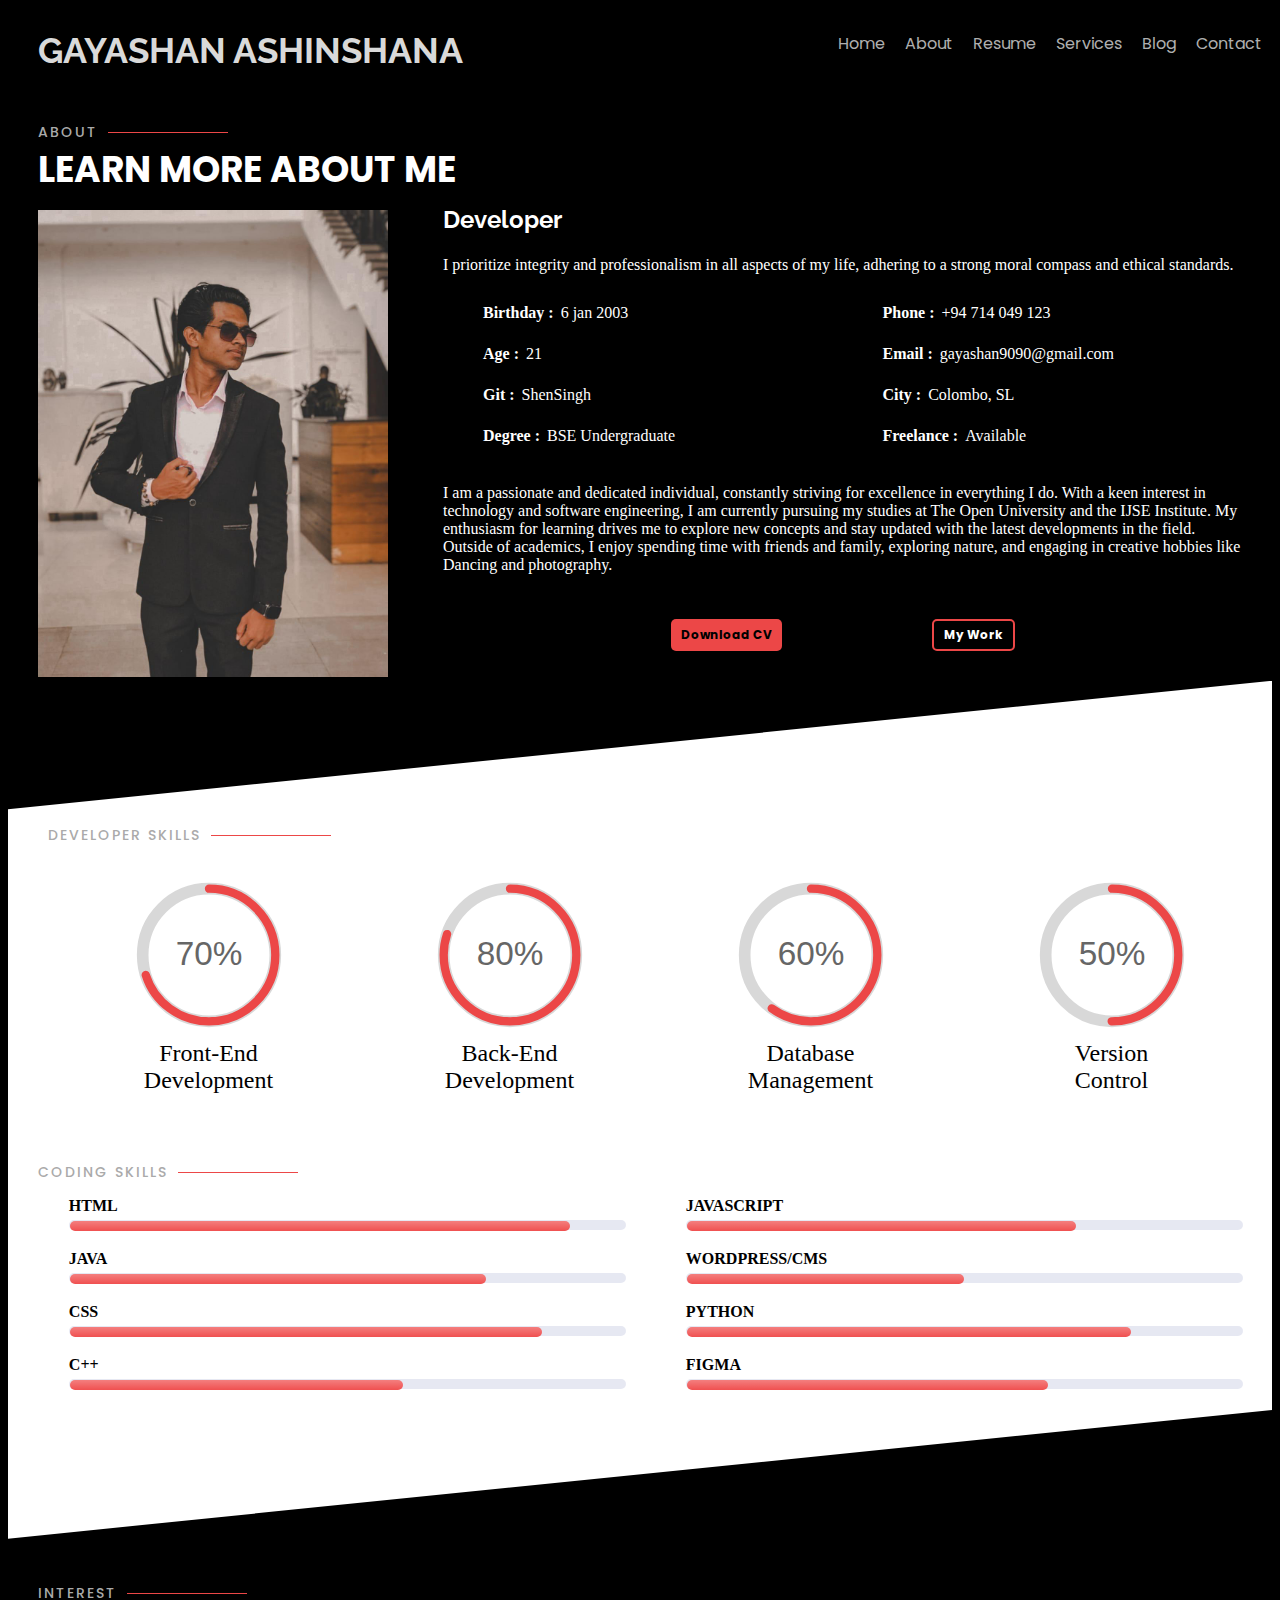
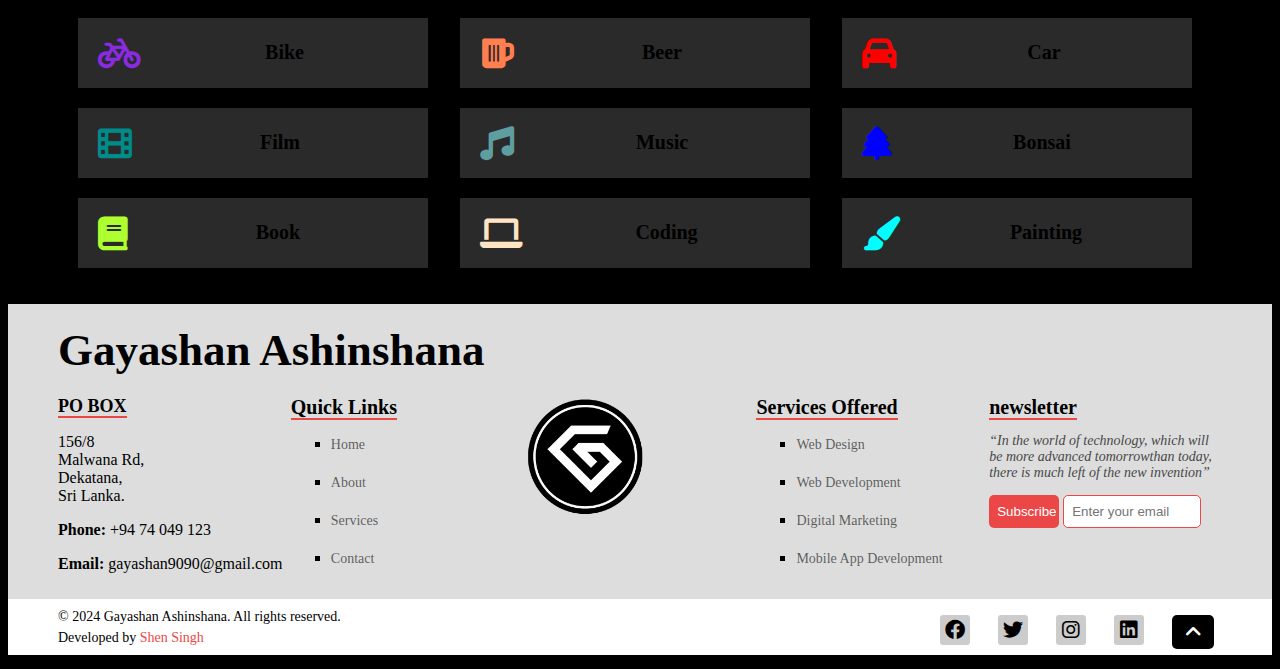
==== commit 9dbe7433: "style-codeSkills" ====
--- a/src/about.html
+++ b/src/about.html
@@ -260,56 +260,57 @@
                             <div class="left-skill-set">
                                 <li>
                                     <span>HTML</span>
-                                    <label class="progress-bar__value" htmlFor="progress-bar"> 40% </label>
-                                    <progress id="progress-bar" value="40" max="100"></progress>
+                                    <div class="progress1 progress-moved">
+                                        <div class="progress-bar1 html"></div>                       
+                                    </div> 
                                 </li>
                                 <li>
                                     <span>JAVA</span>
-                                    <div class="progress-bar">
-                                        <div class="progress" data-value="80"></div>
+                                    <div class="progress1 progress-moved">
+                                        <div class="progress-bar1 java"></div>                       
                                     </div>
                                 </li>
                                 <li>
                                     <span>CSS</span>
-                                    <div class="progress-bar">
-                                        <div class="progress" data-value="85"></div>
+                                    <div class="progress1 progress-moved">
+                                        <div class="progress-bar1 css"></div>                       
                                     </div>
                                 </li>
                                 <li>
                                     <span>C++</span>
-                                    <div class="progress-bar">
-                                        <div class="progress" data-value="75"></div>
+                                    <div class="progress1 progress-moved">
+                                        <div class="progress-bar1 cpp"></div>                       
                                     </div>
                                 </li>
                             </div>
-                    
+                        
                             <div class="right-skill-set">
                                 <li>
                                     <span>JAVASCRIPT</span>
-                                    <div class="progress-bar">
-                                        <div class="progress" data-value="85"></div>
+                                    <div class="progress1 progress-moved">
+                                        <div class="progress-bar1 javascript"></div>                       
                                     </div>
                                 </li>
                                 <li>
                                     <span>WORDPRESS/CMS</span>
-                                    <div class="progress-bar">
-                                        <div class="progress" data-value="70"></div>
+                                    <div class="progress1 progress-moved">
+                                        <div class="progress-bar1 wordpress"></div>                       
                                     </div>
                                 </li>
                                 <li>
                                     <span>PYTHON</span>
-                                    <div class="progress-bar">
-                                        <div class="progress" data-value="75"></div>
+                                    <div class="progress1 progress-moved">
+                                        <div class="progress-bar1 python"></div>                       
                                     </div>
                                 </li>
                                 <li>
                                     <span>FIGMA</span>
-                                    <div class="progress-bar">
-                                        <div class="progress" data-value="60"></div>
+                                    <div class="progress1 progress-moved">
+                                        <div class="progress-bar1 figma"></div>                       
                                     </div>
                                 </li>
                             </div>
-                        </ul>
+                        </ul>                        
                     </div>
                     
                     <!-- <div class="skillIconBar">
--- a/src/assets/style/style.css
+++ b/src/assets/style/style.css
@@ -438,14 +438,10 @@
   background-color: transparent;
   border: #EC4747 solid 2px;
   color: white;
-  box-shadow: 2px 3px 8px #EC4747;
 }
 #about .adout-button button:nth-child(2):hover {
   background-color: #EC4747;
-  border: #00dfff solid 2px;
   color: white;
-  box-shadow: 2px 3px 8px #EC4747;
-
 }
 #about .adout-button a {
   text-decoration: none;
@@ -519,6 +515,12 @@
   text-anchor: middle;
 }
 /*  */
+
+#about .skills .codeSkill{
+  padding-left: 30px;
+  padding-bottom: 30px;
+}
+
 #about .skills .codeSkill ul{
   display: flex;
   flex-direction: row; /* Stack the li items vertically */
@@ -539,20 +541,63 @@
 li {
   margin-bottom: 20px;
 }
-.progress-bar {
+.about .progress1 {
   width: 100%;
+  height: 8px;
+  padding: 1px;
+  border-radius: 30px;
+  background: rgba(113, 123, 180, 0.178);  
+}
+
+.about .progress-bar1 {
   height: 10px;
-  background-color: #eee;
-  border-radius: 5px;
-  position: relative;
-  overflow: hidden;
-  margin-top: 5px;
-}
-.progress {
-  height: 100%;
-  background-color: #EC4747;
-  width: 0; /* Default width before animation */
-  border-radius: 5px;
+  border-radius: 30px;
+  background-image: linear-gradient(to bottom, rgba(255, 255, 255, 0.3), rgba(255, 255, 255, 0.05));
+  transition: 0.4s linear;  
+  transition-property: width, background-color;    
+}
+
+.about .progress-moved .progress-bar1 {
+  background-color: #ef4747;  
+  animation: progressAnimation 5s;
+}
+
+/* Specific widths for each skill */
+.about .progress-bar1.html {
+  width: 90%;
+}
+
+.about .progress-bar1.java {
+  width: 75%;
+}
+
+.about .progress-bar1.css {
+  width: 85%;
+}
+
+.about .progress-bar1.cpp {
+  width: 60%;
+}
+
+.about .progress-bar1.javascript {
+  width: 70%;
+}
+
+.about .progress-bar1.wordpress {
+  width: 50%;
+}
+
+.about .progress-bar1.python {
+  width: 80%;
+}
+
+.about .progress-bar1.figma {
+  width: 65%;
+}
+
+@keyframes progressAnimation {
+0%   { width: 5%; background-color: #f07390;}
+100% { background-color: #EF476F; }
 }
 li span {
   font-weight: bold;
@@ -569,7 +614,7 @@
 }
 #about .interests .content {
   display: flex;
-  justify-content: space-between; /* You can change this to 'center' if you want to center the entire content */
+  justify-content: space-between; 
   align-items: center;
   padding-right: 50px;
 }
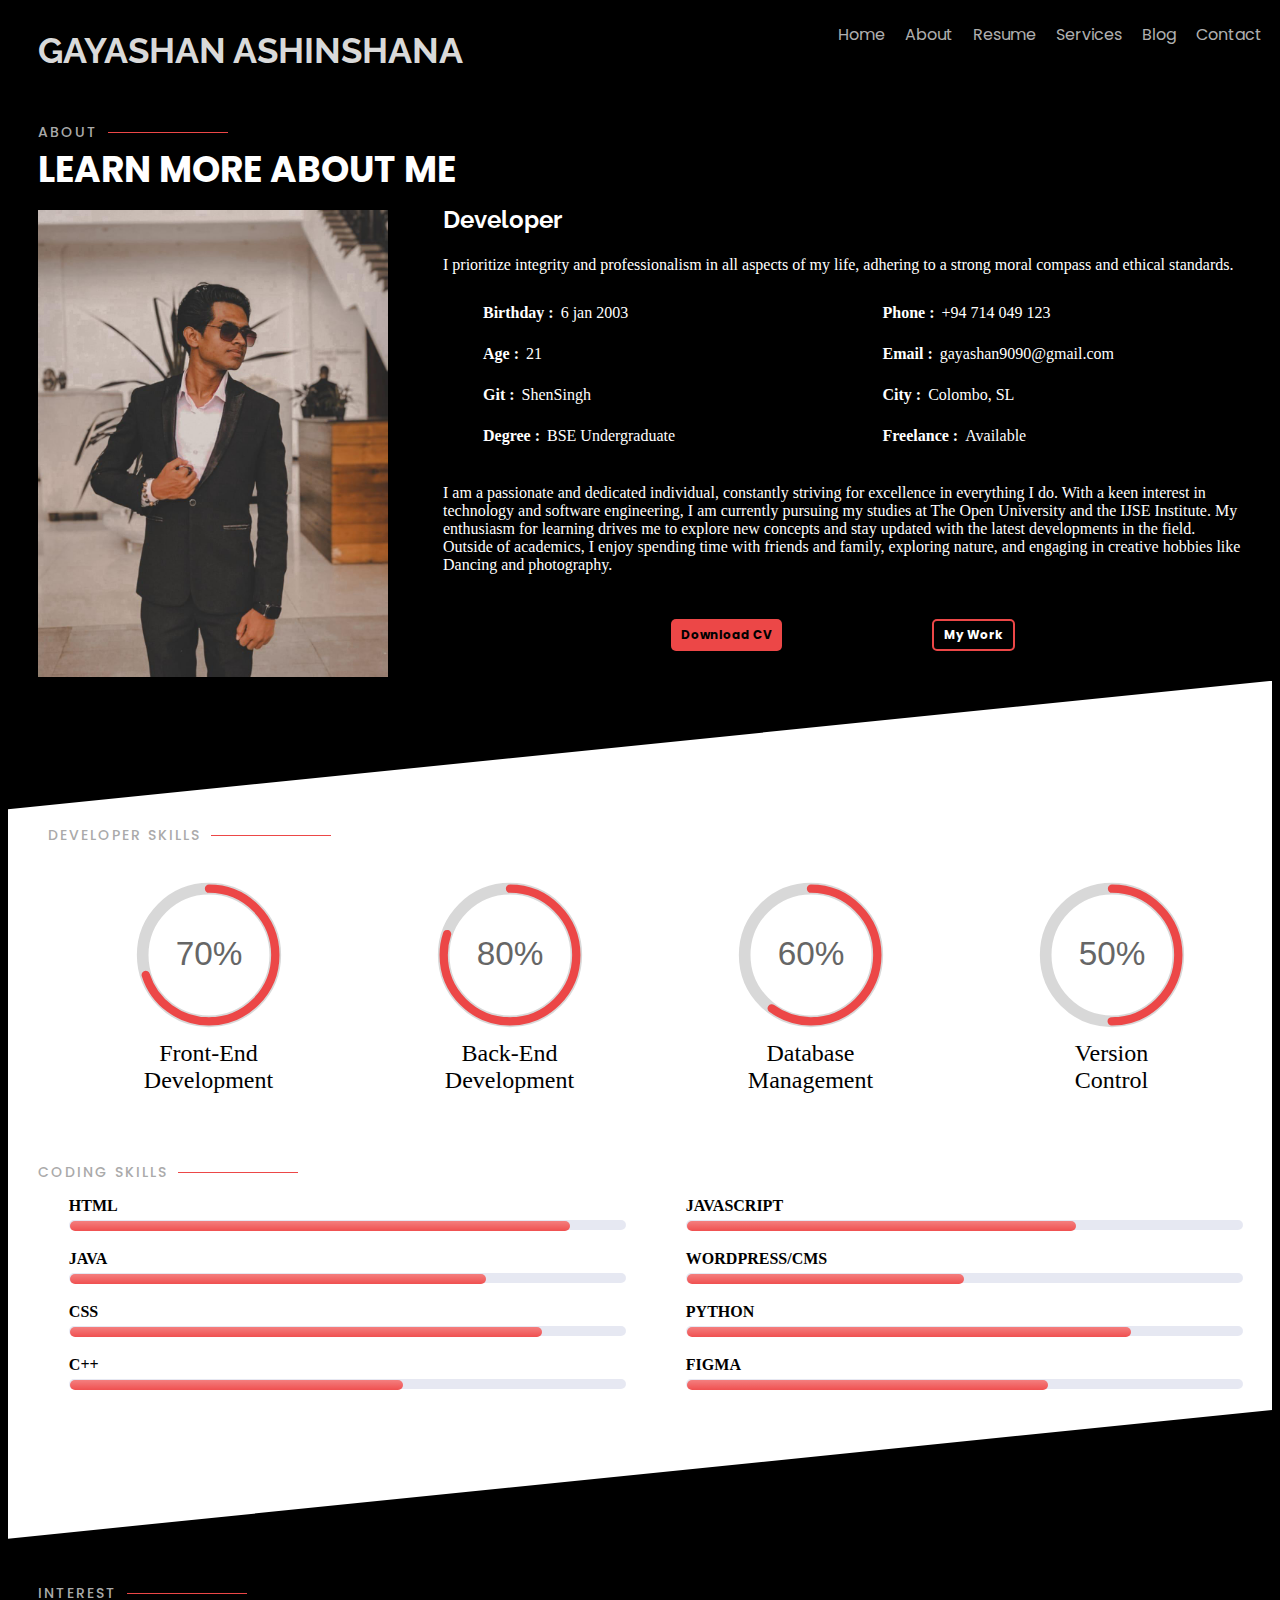
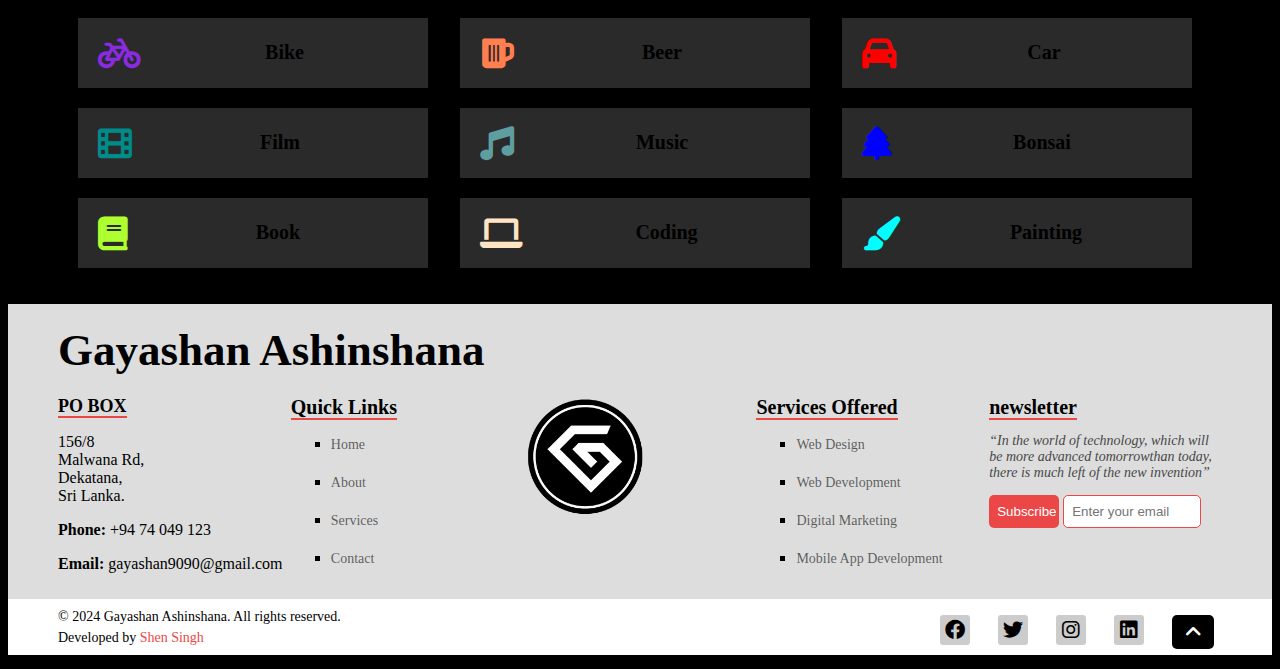
==== commit 841c734e: "edit-style" ====
--- a/src/about.html
+++ b/src/about.html
@@ -15,7 +15,7 @@
 
     <!-- Template Main CSS File -->
     <link href="assets/style/style.css" rel="stylesheet">
-
+    <link rel="stylesheet" href="https://cdnjs.cloudflare.com/ajax/libs/font-awesome/6.0.0-beta3/css/all.min.css">
     <link
     rel="stylesheet"
     href="https://cdnjs.cloudflare.com/ajax/libs/animate.css/4.1.1/animate.min.css"/>
@@ -48,6 +48,7 @@
             <li class="nav-item"><a href="https://www.blogger.com/blog/posts/7837485810033486811?q=status%3Aall">Blog</a></li>
             <li class="nav-item"><a href="contact.html">Contact</a></li>
           </ul>
+          <i class="fa-solid fa-bars mobile-nav-toggle"></i>
         </nav>
       </header>
     <!-- ======= About Section ======= -->
--- a/src/assets/style/style.css
+++ b/src/assets/style/style.css
@@ -515,12 +515,10 @@
   text-anchor: middle;
 }
 /*  */
-
 #about .skills .codeSkill{
   padding-left: 30px;
   padding-bottom: 30px;
 }
-
 #about .skills .codeSkill ul{
   display: flex;
   flex-direction: row; /* Stack the li items vertically */
@@ -548,7 +546,6 @@
   border-radius: 30px;
   background: rgba(113, 123, 180, 0.178);  
 }
-
 .about .progress-bar1 {
   height: 10px;
   border-radius: 30px;
@@ -556,45 +553,35 @@
   transition: 0.4s linear;  
   transition-property: width, background-color;    
 }
-
 .about .progress-moved .progress-bar1 {
   background-color: #ef4747;  
   animation: progressAnimation 5s;
 }
-
 /* Specific widths for each skill */
 .about .progress-bar1.html {
   width: 90%;
 }
-
 .about .progress-bar1.java {
   width: 75%;
 }
-
 .about .progress-bar1.css {
   width: 85%;
 }
-
 .about .progress-bar1.cpp {
   width: 60%;
 }
-
 .about .progress-bar1.javascript {
   width: 70%;
 }
-
 .about .progress-bar1.wordpress {
   width: 50%;
 }
-
 .about .progress-bar1.python {
   width: 80%;
 }
-
 .about .progress-bar1.figma {
   width: 65%;
 }
-
 @keyframes progressAnimation {
 0%   { width: 5%; background-color: #f07390;}
 100% { background-color: #EF476F; }
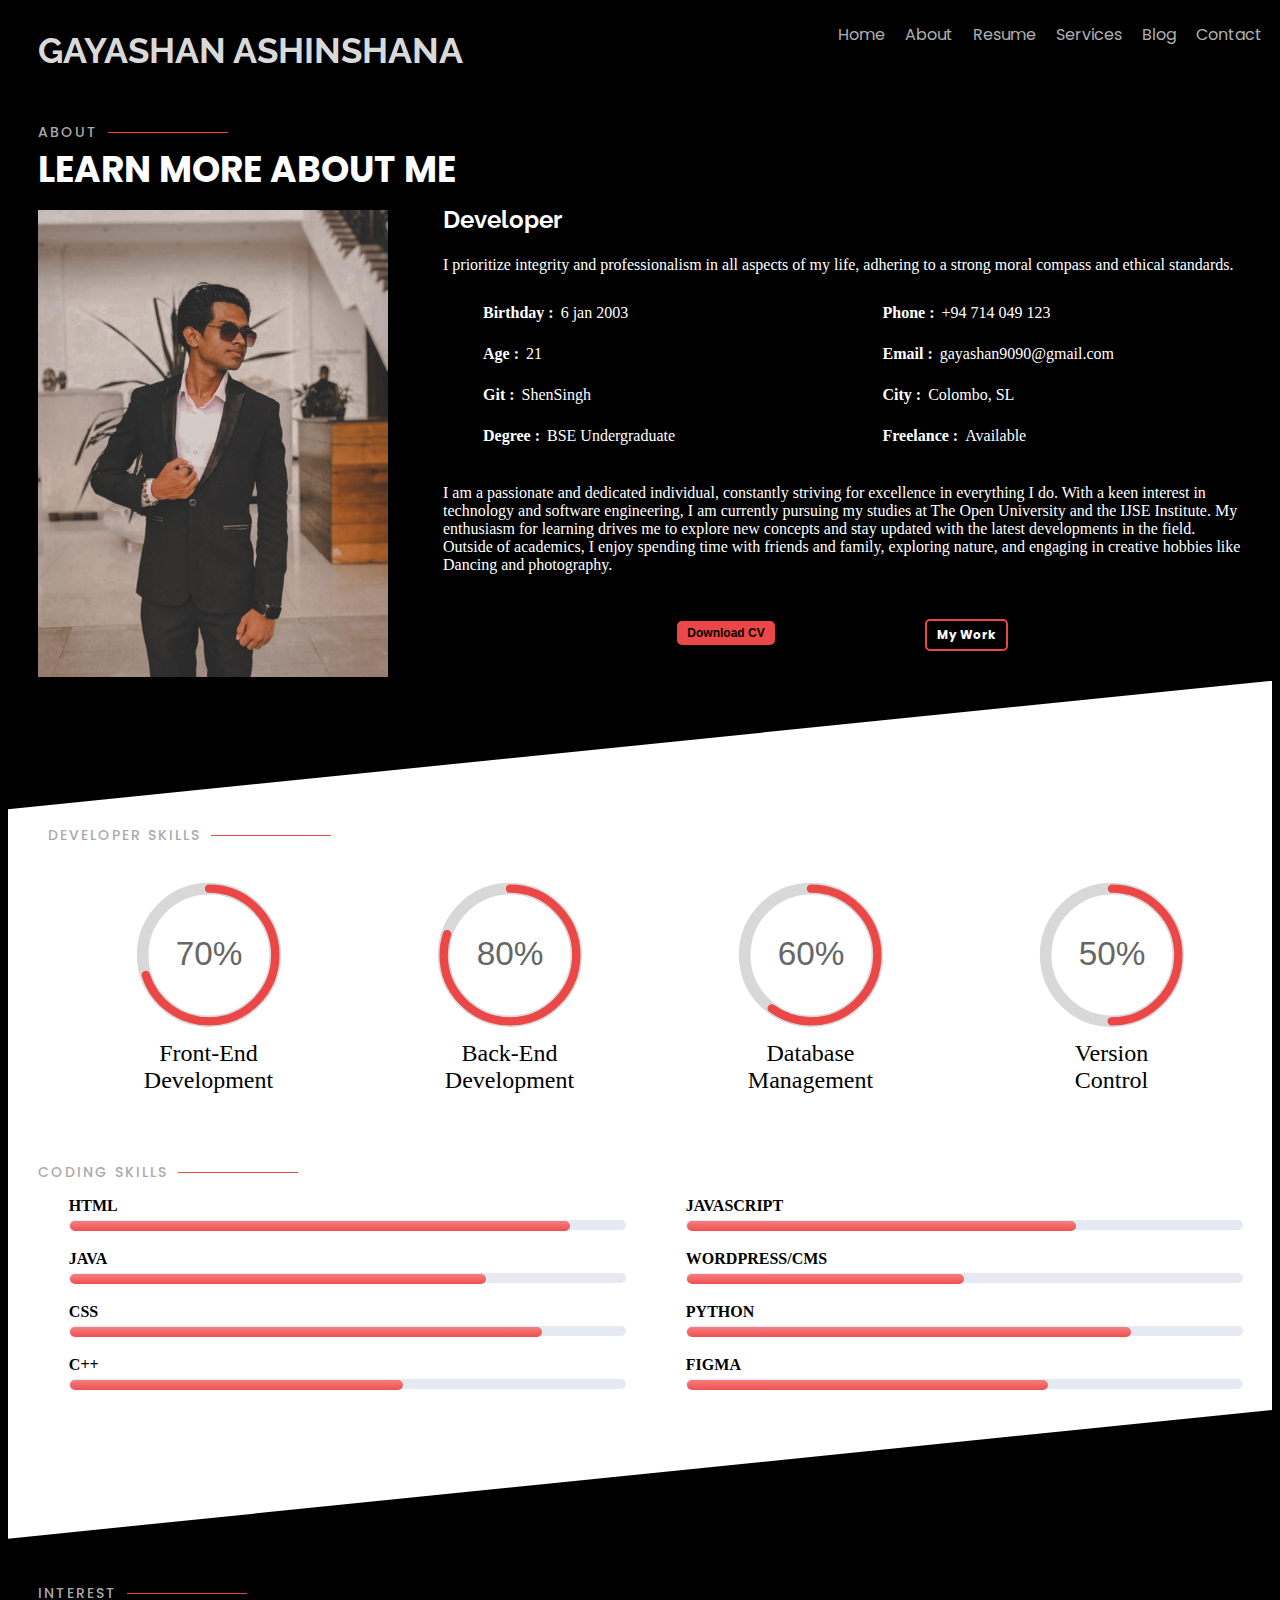
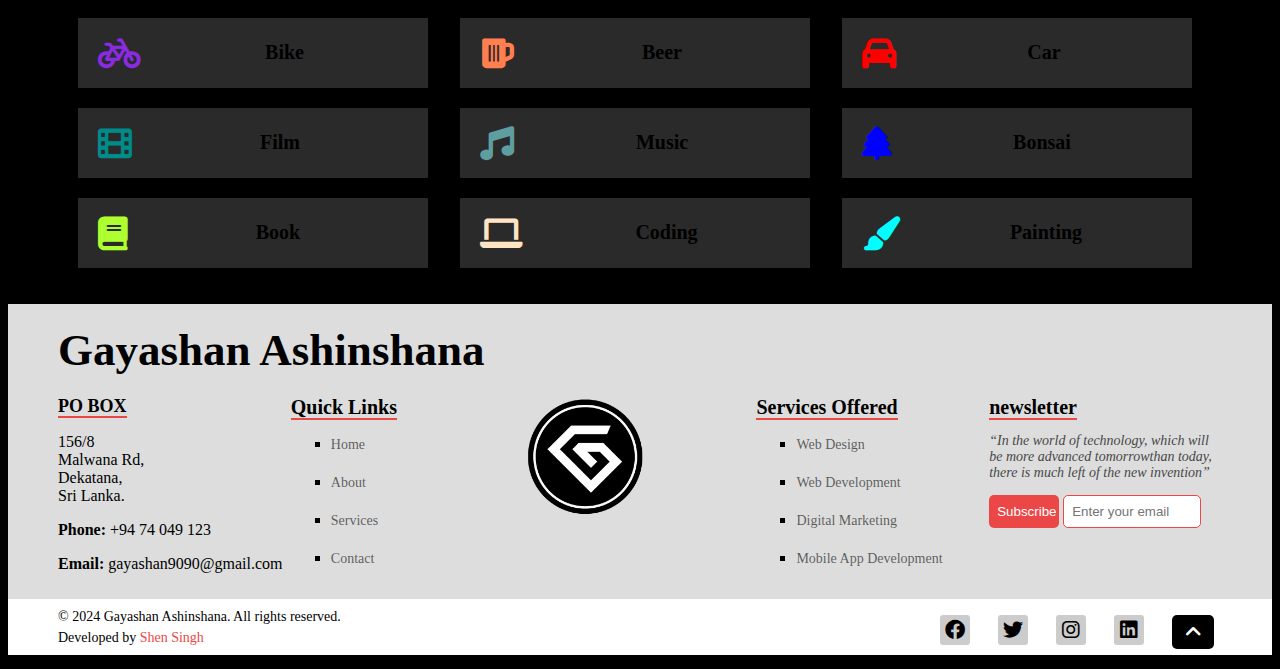
==== commit 3592addc: "Update about.html" ====
--- a/src/about.html
+++ b/src/about.html
@@ -4,25 +4,15 @@
     <meta charset="UTF-8">
     <meta name="viewport" content="width=device-width, initial-scale=1.0">
     <title>ShenSingh | About</title>
-
-
     <!-- Favicons -->
     <link href="assets/image/logos/favicon.png" rel="icon">
     <link href="assets/image/logos/apple-touch-icon.png" rel="apple-touch-icon">
-
     <!-- Google Fonts -->
     <link href="https://fonts.googleapis.com/css?family=Open+Sans:300,300i,400,400i,600,600i,700,700i|Raleway:300,300i,400,400i,500,500i,600,600i,700,700i|Poppins:300,300i,400,400i,500,500i,600,600i,700,700i" rel="stylesheet">
-
     <!-- Template Main CSS File -->
     <link href="assets/style/style.css" rel="stylesheet">
     <link rel="stylesheet" href="https://cdnjs.cloudflare.com/ajax/libs/font-awesome/6.0.0-beta3/css/all.min.css">
-    <link
-    rel="stylesheet"
-    href="https://cdnjs.cloudflare.com/ajax/libs/animate.css/4.1.1/animate.min.css"/>
-
-    
-
-
+    <link rel="stylesheet" href="https://cdnjs.cloudflare.com/ajax/libs/animate.css/4.1.1/animate.min.css"/>
     <link rel="stylesheet" href="https://cdnjs.cloudflare.com/ajax/libs/font-awesome/6.0.0-beta3/css/all.min.css">
 
     <style>
@@ -30,7 +20,6 @@
             background-color: black;
         }
     </style>
-
 </head>
 <body>
     <header class="header">
@@ -38,6 +27,10 @@
         <div class="nav-container">
           <h3 class="nav-name">GAYASHAN ASHINSHANA</h3>
         </div>
+
+        <!-- Mobile Menu Icon -->
+        <div id="menu-icon" onclick="toggleMenu()">☰</div>
+
         <!--Navigation Section-->
         <nav class="navbar" id="navbar">
           <ul>
@@ -57,7 +50,6 @@
             <div class="content-leftToRight">
                 <!-- start about -->
                 <div class="my-about">
-
                     <div class="side-section-name">
                         <span>C</span>
                         <span>O</span>
@@ -75,14 +67,11 @@
                         <div class="about-img">
                             <img src="../src/assets/image/my/me1.jpeg" class="img-fluid" alt="about-my">
                         </div>
-    
                         <div class="about-ditails">
-    
                             <h3>Developer</h3>
                             <p>I prioritize integrity and professionalism in all aspects of my life, adhering to a strong moral compass
                                 and ethical standards.
                             </p>
-
                             <div class="full-ul">
                                     <ul>
                                         <li>
@@ -106,7 +95,7 @@
                                         <li>
                                             <p>
                                                 <span>Degree :</span>
-                                                <span>BSE Undergraduate<span>   
+                                                <span>BSE Undergraduate</span>
                                             </p>
                                         </li>
                                     </ul>
@@ -150,7 +139,9 @@
                                 engaging in creative hobbies like Dancing and photography.
                                 </p>
                                 <div class="adout-button">
-                                <button><a href="#">Download CV</a></button>
+                                 <a href="../src/assets/GayashanAshinshanaCV.pdf" download style="text-decoration: none;">
+                                        <button>Download CV</button>
+                                      </a>
                                 <button><a href="../src/Assignment.html">My Work</a></button>
                             </div>
                         </div>
@@ -170,90 +161,89 @@
                     </div>
                     <div class="devSkill">
                         <div class="section-title">
-                          <h3>Developer Skills</h3>
+                        <h3>Developer Skills</h3>
                         </div>
                         <div class="skills-container">
                             <div class="flex-wrapper">
                                 <div class="single-chart">
-                                  <svg viewBox="0 0 36 36" class="circular-chart blue">
+                                    <svg viewBox="0 0 36 36" class="circular-chart blue">
                                     <path class="circle-bg"
-                                      d="M18 2.0845
+                                    d="M18 2.0845
                                         a 15.9155 15.9155 0 0 1 0 31.831
                                         a 15.9155 15.9155 0 0 1 0 -31.831"
                                     />
                                     <path class="circle"
-                                      stroke-dasharray="70, 100"
-                                      d="M18 2.0845
+                                        stroke-dasharray="70, 100"
+                                        d="M18 2.0845
                                         a 15.9155 15.9155 0 0 1 0 31.831
                                         a 15.9155 15.9155 0 0 1 0 -31.831"
                                     />
                                     <text x="18" y="20.35" class="percentage">70%</text>
-                                  </svg>
-                                  <p>Front-End <br>
+                                    </svg>
+                                    <p>Front-End <br>
                                     Development</p>
                                 </div>
-                          
+
                                 <div class="single-chart">
-                                  <svg viewBox="0 0 36 36" class="circular-chart blue">
-                                    <path class="circle-bg"
-                                    d="M18 2.0845
-                                    a 15.9155 15.9155 0 0 1 0 31.831
-                                    a 15.9155 15.9155 0 0 1 0 -31.831"
-                                    />
-                                    <path class="circle"
-                                    stroke-dasharray="80, 100"
-                                    d="M18 2.0845
-                                    a 15.9155 15.9155 0 0 1 0 31.831
-                                    a 15.9155 15.9155 0 0 1 0 -31.831"
-                                    />
-                                    <text x="18" y="20.35" class="percentage">80%</text>
+                                    <svg viewBox="0 0 36 36" class="circular-chart blue">
+                                        <path class="circle-bg"
+                                        d="M18 2.0845
+                                        a 15.9155 15.9155 0 0 1 0 31.831
+                                        a 15.9155 15.9155 0 0 1 0 -31.831"
+                                        />
+                                        <path class="circle"
+                                        stroke-dasharray="80, 100"
+                                        d="M18 2.0845
+                                        a 15.9155 15.9155 0 0 1 0 31.831
+                                        a 15.9155 15.9155 0 0 1 0 -31.831"
+                                        />
+                                        <text x="18" y="20.35" class="percentage">80%</text>
                                     </svg>
-                                  <p>Back-End <br>
+                                    <p>Back-End <br>
                                     Development</p>
                                 </div>
-                          
+                                
                                 <div class="single-chart">
-                                  <svg viewBox="0 0 36 36" class="circular-chart blue">
-                                    <path class="circle-bg"
-                                      d="M18 2.0845
-                                        a 15.9155 15.9155 0 0 1 0 31.831
-                                        a 15.9155 15.9155 0 0 1 0 -31.831"
-                                    />
-                                    <path class="circle"
-                                      stroke-dasharray="60, 100"
-                                      d="M18 2.0845
-                                        a 15.9155 15.9155 0 0 1 0 31.831
-                                        a 15.9155 15.9155 0 0 1 0 -31.831"
-                                    />
-                                    <text x="18" y="20.35" class="percentage">60%</text>
-                                  </svg>
-                                  <p>Database <br>
+                                    <svg viewBox="0 0 36 36" class="circular-chart blue">
+                                        <path class="circle-bg"
+                                        d="M18 2.0845
+                                            a 15.9155 15.9155 0 0 1 0 31.831
+                                            a 15.9155 15.9155 0 0 1 0 -31.831"
+                                        />
+                                        <path class="circle"
+                                            stroke-dasharray="60, 100"
+                                            d="M18 2.0845
+                                            a 15.9155 15.9155 0 0 1 0 31.831
+                                            a 15.9155 15.9155 0 0 1 0 -31.831"
+                                        />
+                                        <text x="18" y="20.35" class="percentage">60%</text>
+                                    </svg>
+                                    <p>Database <br>
                                     Management</p>
                                 </div>
-                          
+                                
                                 <div class="single-chart">
-                                  <svg viewBox="0 0 36 36" class="circular-chart blue">
-                                    <path class="circle-bg"
-                                      d="M18 2.0845
-                                        a 15.9155 15.9155 0 0 1 0 31.831
-                                        a 15.9155 15.9155 0 0 1 0 -31.831"
-                                    />
-                                    <path class="circle"
-                                      stroke-dasharray="50, 100"
-                                      d="M18 2.0845
-                                        a 15.9155 15.9155 0 0 1 0 31.831
-                                        a 15.9155 15.9155 0 0 1 0 -31.831"
-                                    />
-                                    <text x="18" y="20.35" class="percentage">50%</text>
-                                  </svg>
-                                  <p>Version <br>
+                                    <svg viewBox="0 0 36 36" class="circular-chart blue">
+                                        <path class="circle-bg"
+                                        d="M18 2.0845
+                                            a 15.9155 15.9155 0 0 1 0 31.831
+                                            a 15.9155 15.9155 0 0 1 0 -31.831"
+                                        />
+                                        <path class="circle"
+                                        stroke-dasharray="50, 100"
+                                        d="M18 2.0845
+                                            a 15.9155 15.9155 0 0 1 0 31.831
+                                            a 15.9155 15.9155 0 0 1 0 -31.831"
+                                        />
+                                        <text x="18" y="20.35" class="percentage">50%</text>
+                                    </svg>
+                                    <p>Version <br>
                                     Control</p>
                                 </div>
                             </div>
                         </div>
-                      </div>
-                      
-                      <div class="codeSkill">
+                    </div>
+                    <div class="codeSkill">
                         <div class="section-title">
                             <h3>Coding Skills</h3>
                         </div>
@@ -284,7 +274,6 @@
                                     </div>
                                 </li>
                             </div>
-                        
                             <div class="right-skill-set">
                                 <li>
                                     <span>JAVASCRIPT</span>
@@ -313,7 +302,6 @@
                             </div>
                         </ul>                        
                     </div>
-                    
                     <!-- <div class="skillIconBar">
                         <img src="image/skillIcon/client-1.png" alt="11">
                         <img src="image/skillIcon/client-2.png" alt="22">
@@ -326,7 +314,6 @@
                     </div> -->
                 </div>
             </div>
-
             <div class="content-leftToRight">
                 <div class="side-section-name">
                     <span>I</span>
@@ -342,9 +329,7 @@
                     <div class="section-title">
                         <h3>Interest</h3>
                     </div>
-                    
                     <ul class="content">
-                        
                         <div class="left-items">
                             <li>
                                 <i style="color: blueviolet;" class="fas fa-bicycle"></i>
@@ -359,7 +344,6 @@
                                 <p>Book</p>
                             </li>
                         </div>
-
                         <div class="center-items">
                             <li>
                                 <i style="color: coral;" class="fas fa-beer"></i>
@@ -374,7 +358,6 @@
                                 <p>Coding</p>
                             </li>
                         </div>
-
                         <div class="right-items">
                             <li>
                                 <i style="color: red;" class="fas fa-car"></i>
@@ -400,9 +383,7 @@
             <div class="fo-main-name">
                 <strong>Gayashan Ashinshana</strong>
             </div>
-
             <div class="cons">
-
                 <div class="col1">
                     <div class="address">
                         <strong>PO BOX</strong>
@@ -416,7 +397,6 @@
                         <p><span>Phone:</span> +94 74 049 123</p>
                     </div>
                     <div class="email">
-
                         <p><span>Email:</span> gayashan9090@gmail.com</p>
                     </div>
                 </div>
@@ -460,7 +440,6 @@
                     </div>
                 </div>
             </div>
-
         </div>
         <div class="down-fo">
             <div class="down-fo-cons">
@@ -478,13 +457,11 @@
                             <a href="#" class="scroll-top"><i class="fas fa-angle-up"></i></a>
                         </li>
                     </ul>
-
                 </div>
             </div>
         </div>
     </footer>
 
-      <!-- Template Main JS File -->
-  <!-- <script src="assets/js/main.js"></script> -->
+<script src="assets/js/main.js"></script>
 </body>
-</html>+</html>
--- a/src/assets/style/style.css
+++ b/src/assets/style/style.css
@@ -99,6 +99,60 @@
 #header .social-links a:hover {
   background: #EC4747;
 }
+#menu-icon {
+  display: none;
+  font-size: 30px;
+  cursor: pointer;
+  position: absolute;
+  top: 20px;
+  right: 20px;
+  color: #fff;
+  z-index: 3;
+}
+
+@media (max-width: 768px) {
+  #menu-icon {
+    display: block; /* Show menu icon */
+  }
+  #navbar {
+    display: none; /* Hidden initially, toggled with JavaScript */
+    position: fixed;
+    top: 0;
+    right: 0;
+    width: 100%;
+    height: 100vh;
+    background-color: rgba(0, 0, 0, 0.95);
+    padding-top: 60px;
+    z-index: 2;
+  }
+  #navbar ul {
+    list-style: none;
+    padding: 0;
+    margin: 0;
+    display: flex;
+    flex-direction: column; /* Stack items vertically */
+    align-items: center; /* Center items horizontally */
+    width: 100%;
+  }
+  #navbar li {
+    margin: 15px 0; /* Adds space between items */
+    width: 100%; /* Full width for each item */
+  }
+  #navbar a {
+    color: #fff;
+    font-size: 18px;
+    text-decoration: none;
+    padding: 10px;
+    width: 100%; /* Ensures the link takes full width */
+    text-align: center;
+    display: block; /* Makes the link take full line */
+  }
+  #navbar a:hover {
+    background-color: #EC4747;
+    border-radius: 5px;
+  }
+}
+
 @media (max-width: 992px) {
   #header h1 {
     font-size: 36px;
@@ -110,12 +164,26 @@
   #header .social-links {
     margin-top: 15px;
   }
+}
+
+@media (max-width: 402px) {
+  #header {
+    height: 100vh;
+  }
   #header .container {
-    display: flex;
-    flex-direction: column;
-    align-items: center;
-  }
-}
+    width: 90%;
+  }
+  #header h1 {
+    font-size: 28px;
+  }
+  #header h2 {
+    font-size: 18px;
+  }
+  #header .social-links {
+    margin-top: 10px;
+  }
+}
+
 
 /*--------------------------------------------------------------
 # Navigation Menu
@@ -226,6 +294,9 @@
     font-size: 20px;
     color: #EC4747;
   }  
+  .mobile-nav-toggle {
+    display: block;
+  }
 }
 
 section {
@@ -246,13 +317,9 @@
   top: 0;
   align-items: center;
 }
-/* .content-leftToRight{
-  background-color: #ffffff;
-  clip-path: polygon(0 0, 100% 0, 100% 85%, 0 100%); 
-  padding: 0px;
-  padding-bottom: 60px !important;
-
-} */
+.content-leftToRight{
+    position: relative;
+}
 .content-rightToLeft {
   display: block;
   background-color: #ffffff;
@@ -359,9 +426,27 @@
   }
 }
 
+#header .btn span {
+    background-color: transparent;
+    width: 2.5%;
+    height: 100vh;
+    display: flex;
+    justify-content: flex-end;
+    align-items: center;
+    position: absolute;
+    top: 0;
+    left: 0;
+    text-align: right;
+    padding-right: 10px;
+    cursor: auto;
+}
+
 /*--------------------------------------------------------------
 # About
 --------------------------------------------------------------*/
+#about {
+ display: block;
+}
 #about .my-about{
   padding-left: 30px;
   padding-right: 30px;
@@ -671,7 +756,6 @@
     width: 300px;
   }
 }
-
 @media screen and (max-width: 1024px) {
   #about .interests .content div li {
     width: 200px;
@@ -772,12 +856,54 @@
   #about .about-ditails button{
     margin-top: -20px;
   }
-}
+  #about .about-content{
+    display: grid;
+    grid-template-columns: 1fr;
+    place-items: center;
+    gap: 20px;
+  }
+  .devSkill .single-chart {
+    width: 100%;
+  }
+}
+@media screen and (max-width: 618px) {
+  .devSkill .flex-wrapper {
+    display: grid;
+    grid-template-columns: 1fr 1fr;
+    place-items: center;
+  }
+  .interests .content {
+    flex-wrap: wrap;
+    justify-content: center;
+    align-items: center;
+  }
+}
+@media screen and (max-width: 509px) {
+  #about .about-ditails .full-ul{
+    grid-template-columns: 1fr;
+  }
+}
+@media screen and (max-width:434px) {
+  #about .about-ditails {
+    margin-left: 20px;
+  }
+}
+@media screen and (max-width: 425px) {
+  #about .skills .devSkill{
+    padding-left: 20px;
+  }
+  #about .adout-button{
+    gap: 25%;
+  }
+}
+
 
 /*--------------------------------------------------------------
 # Resume
 --------------------------------------------------------------*/
-
+#resume{
+  display: block;
+}
 .resume .resume-content{
   padding: 0px 30px 0px 30px;
   color: white;
@@ -842,7 +968,7 @@
 }
 
 /*  */
-.resume .project {  
+.resume .project {
   background-color: transparent;
   font-family: 'Open Sans', sans-serif;
   padding-top: 120px;
@@ -1055,10 +1181,18 @@
   }
   /* end assignment */
 }
-  
+@media screen and (max-width: 464px){
+  .resume .resume-content{
+    grid-template-columns: 1fr;
+  }
+}
+
 /*--------------------------------------------------------------
 # Services
 --------------------------------------------------------------*/
+#services {
+  display: block;
+}
 .services .icon-box {
   text-align: center;
   background: rgba(204, 204, 204, 0.1);
@@ -1133,16 +1267,16 @@
   margin: 40px 0 32px 32px;
   padding: 0px 40px 10px 0px;
 }
-#icon1, 
-#icon2, 
-#icon3, 
-#icon4, 
-#icon5, 
+#icon1,
+#icon2,
+#icon3,
+#icon4,
+#icon5,
 #icon6 {
   margin: 0 0 12px 12px;
 }
-#icon4, 
-#icon5, 
+#icon4,
+#icon5,
 #icon6{
   padding-top: 24px;
 }
@@ -1171,21 +1305,26 @@
     margin-bottom: 10px;
     font-size: 20px;
   }
-}  
+}
+@media screen and (max-width: 546px) {
+  .services .service-content {
+    grid-template-columns: 1fr;
+  }
+}
 
 /*--------------------------------------------------------------
 # Contact
 --------------------------------------------------------------*/
 #contact {
   color: #fff;
-  display: flex;
-  justify-content: center;  
+  display: block;
+  justify-content: center;
 }
 #contact .container {
   display: block;
 }
 #contact .section-title {
-  text-align: left; 
+  text-align: left;
   margin-left: 0 !important;
 }
 #contact .contenct {
@@ -1196,54 +1335,46 @@
 }
 #contact .contact-info {
   display: grid;
-  justify-content: space-around;
   grid-template-columns: 1fr 1fr; /* Adjusted to be flexible for responsiveness */
-  gap: 5px;
+  column-gap: 1px;
+  row-gap: 5px;
+  width: 100%;
 }
 #contact .contact-info .address,
-#contact .contact-info .socialLinks, 
-#contact .contact-info .email, 
+#contact .contact-info .socialLinks,
+#contact .contact-info .email,
 #contact .contact-info .phone{
   background-color: rgba(255, 255, 255, 0.219);
   display: grid;
   grid-template-columns: 70px 470px;
-  height: 60px;
-  margin-bottom: 10px;
+  height: fit-content;
   align-items: center;
   justify-self: center;
 }
-#contact .contact-info .icon {
-  /* background-color: #00dfff ; */
-  margin-top: -10px;
-  padding: 10px;
-}
-#contact .contact-info .icon a i{
-  /* background-color: #00dfff ; */
+#contact .contact-info .address > :first-child,
+#contact .contact-info .socialLinks > :first-child,
+#contact .contact-info .email > :first-child,
+#contact .contact-info .phone > :first-child {
+  display: flex;
+  align-items: center;
+  justify-content: center;
+  background-color: rgba(255, 255, 255, 0.185);
+  width: 70%;
+  aspect-ratio: 1;
+  border-radius: 50%;
+}
+#contact .contact-info .address > :first-child a,
+#contact .contact-info .socialLinks > :first-child a,
+#contact .contact-info .email > :first-child a,
+#contact .contact-info .phone > :first-child a{
   font-size: 26px;
-  background-color: rgba(255, 255, 255, 0.178);
-  padding: 10px;
-  width: 70;
-  height: 70;
-  aspect-ratio: 1/1;
-  border-radius: 50%;
-}
-#contact .contact-info .cont {
-  /* margin-top: -10px; */
-  margin-top: 5px;
-  /* padding-left: 100px; */
-}
-#contact .contact-info .social-links a i{
-  padding-left: 10px;
-  font-size: 23px;
-  padding-top: 10px;
-  padding-bottom: 5px;
 }
 #contact form {
   background-color: rgba(255, 255, 255, 0.185);
   width: 100%;
-  margin: 0 auto;
+  margin: 1.5% auto;
   display: grid;
-  grid-template-rows: auto auto auto; 
+  grid-template-rows: auto auto auto;
   gap: 10px;
   padding-top: 10px;
 }
@@ -1289,7 +1420,7 @@
   border: none;
   cursor: pointer;
   width: 200px;
-  display: block;  
+  display: block;
   margin: 0px auto;
   margin-bottom: 10px;
 }
@@ -1301,15 +1432,14 @@
   opacity: 1;                      /* Ensure full opacity */
 }
 @media screen and (max-width: 1440px) {}
-
 @media screen and (max-width: 1200px) {
   #contact .contenct {
     width: 100%;
     max-width: 950px;
   }
   #contact .contact-info .address,
-  #contact .contact-info .socialLinks, 
-  #contact .contact-info .email, 
+  #contact .contact-info .socialLinks,
+  #contact .contact-info .email,
   #contact .contact-info .phone{
     grid-template-columns: 70px 400px;
     height: 60px;
@@ -1321,8 +1451,8 @@
     max-width: 800px;
   }
   #contact .contact-info .address,
-  #contact .contact-info .socialLinks, 
-  #contact .contact-info .email, 
+  #contact .contact-info .socialLinks,
+  #contact .contact-info .email,
   #contact .contact-info .phone{
     grid-template-columns: 70px 300px;
     height: 60px;
@@ -1334,14 +1464,41 @@
     max-width: 650px;
   }
   #contact .contact-info .address,
-  #contact .contact-info .socialLinks, 
-  #contact .contact-info .email, 
+  #contact .contact-info .socialLinks,
+  #contact .contact-info .email,
+  #contact .contact-info .phone{
+    width: 100%;
+  }
+  #contact .contact-info{
+    grid-template-columns: 1fr;
+  }
+}
+@media screen and (max-width: 518px) {
+  #contact form .row1 {
+    grid-template-columns: 1fr;
+  }
+}
+@media screen and (max-width: 700px) {
+  #contact .contenct {
+    width: 90%;
+    justify-content: center;
+  }
+}
+@media screen and (max-width: 425px) {
+  #contact .contact-info .address,
+  #contact .contact-info .socialLinks,
+  #contact .contact-info .email,
   #contact .contact-info .phone{
     grid-template-columns: 70px 200px;
     height: 60px;
   }
 }
-@media screen and (max-width: 425px) {}
+@media screen and (max-width: 427px) {
+  .cont p,
+  .cont strong {
+    font-size: 14px;
+  }
+}
 
 /*--------------------------------------------------------------
 # Credits
@@ -1393,24 +1550,24 @@
   font-size: 20px;
   border-bottom:#EC4747 solid 2px;
   border-width: 2px;
-} 
+}
 footer .footer-container .cons .col1 span{
   font-weight: bold;
-} 
+}
 footer .footer-container .cons .col3 img{
   width: 150px;
 }
-footer .footer-container .cons .col2 ul li a, 
+footer .footer-container .cons .col2 ul li a,
 footer .footer-container .cons .col4 ul li a{
   color: rgba(0, 0, 0, 0.603) !important;
   transition: 0.3s;
   text-decoration: none;
 }
-footer .footer-container .cons .col2 ul, 
+footer .footer-container .cons .col2 ul,
 footer .footer-container .cons .col4 ul{
   list-style-type: square;
 }
-footer .footer-container .cons .col2 ul li a:hover, 
+footer .footer-container .cons .col2 ul li a:hover,
 footer .footer-container .cons .col4 ul li a:hover{
   color: #EC4747 !important;
 }
@@ -1497,169 +1654,6 @@
 footer .down-fo .down-fo-cons .right .scroll-top:hover {
   background-color: #EC4747;
 }
-/* footer-responsive */
-@media screen and (max-width: 1440px) {
-  footer .footer-container .cons .col1 strong{
-    font-size: 18px;
-  }
-  footer .footer-container .cons .col2 ul li a, 
-  footer .footer-container .cons .col4 ul li a{
-    font-size: 14px;
-  }
-  footer .footer-container .cons .col3 img{
-    width: 120px;
-  }
-  footer .footer-container .cons .col5 .newsletter form{
-    grid-template-columns: 80px 120px;
-  }
-  footer .footer-container .cons .col5 .newsletter input[type="email"]{
-    padding: 8px;
-  }
-  footer .footer-container .cons .col5 .newsletter input[type="submit"]{
-    padding: 8px;
-    width: 70px;
-  }
-}
-@media screen and (max-width:1024px) {
-  footer .footer-container .cons{
-    grid-template-columns: 1fr 1fr 1fr 1fr 1fr;
-  }
-  footer .footer-container .cons .col1 strong{
-    font-size: 14px;
-  }
-  footer .footer-container .cons .col2 ul li a, 
-  footer .footer-container .cons .col4 ul li a{
-    font-size: 12px;
-  }
-  footer .footer-container .cons .col3 img{
-    width: 100px;
-  }
-  footer .footer-container .cons .col5 .newsletter form{
-    grid-template-columns: 80px 100px;
-  }
-  footer .footer-container .cons .col5 .newsletter input[type="email"]{
-    padding: 6px;
-  }
-  footer .footer-container .cons .col5 .newsletter input[type="submit"]{
-    padding: 6px;
-    width: 60px;
-  }
-}
-@media screen and (max-width:768px) {
-  footer .footer-container .cons{
-    display: grid;
-    grid-template-columns: 50px 100px 300px;
-  }
-  .footer-container .cons .col1 .address strong{
-    font-size: 10px;
-  }
-  .footer-container .cons .col1 div p{
-    font-size: 10px;
-  }
-  .footer-container .cons .col1 {
-      background-color: #EC4747;
-      width: 150px;
-  }
-  .footer-container .cons .col2 {
-    background-color: #EC4747;
-    width: 150px;
-}
-
-.footer-container .cons .col3 {
-  position: absolute;
-  background-color: #EC4747;
-  width: 150px;
-}
-  footer .footer-container .cons strong{
-    font-size: 12px;
-  }
-  footer .footer-container .cons .col2 ul li a, 
-  footer .footer-container .cons .col4 ul li a{
-    font-size: 10px;
-  }
-  footer .footer-container .cons .col3 img{
-    display: none;
-  }
-  footer .footer-container .cons .col5 .newsletter form{
-    grid-template-columns: 80px 80px;
-  }
-  footer .footer-container .cons .col5 .newsletter input[type="email"]{
-    padding: 4px;
-  }
-  footer .footer-container .cons .col5 .newsletter input[type="submit"]{
-    padding: 4px;
-    width: 50px;
-  }
-}
-@media screen and (max-width:425px) {
-    footer .footer-container .cons{
-      grid-template-columns: 1fr;
-    }
-    footer .footer-container .cons .col1 strong{
-      font-size: 10px;
-    }
-    footer .footer-container .cons .col2 ul li a, 
-    footer .footer-container .cons .col4 ul li a{
-      font-size: 8px;
-    }
-    footer .footer-container .cons .col3 img{
-      display: none;
-    }
-    footer .footer-container .cons .col5 .newsletter form{
-      grid-template-columns: 80px 60px;
-    }
-    footer .footer-container .cons .col5 .newsletter input[type="email"]{
-      padding: 2px;
-    }
-    footer .footer-container .cons .col5 .newsletter input[type="submit"]{
-      padding: 2px;
-      width: 40px;
-    } 
-}
-@media screen and (max-width:375px) {
-  footer .footer-container .cons .col1 strong{
-    font-size: 10px;
-  }
-  footer .footer-container .cons .col2 ul li a, 
-  footer .footer-container .cons .col4 ul li a{
-    font-size: 6px;
-  }
-  footer .footer-container .cons .col3 img{
-    display: none;
-  }
-  footer .footer-container .cons .col5 .newsletter form{
-    grid-template-columns: 80px 50px;
-  }
-  footer .footer-container .cons .col5 .newsletter input[type="email"]{
-    padding: 2px;
-  }
-  footer .footer-container .cons .col5 .newsletter input[type="submit"]{
-    padding: 2px;
-    width: 30px;
-  } 
-}
-@media screen and (max-width:320px) {
-  footer .footer-container .cons .col1 strong{
-    font-size: 8px;
-  }
-  footer .footer-container .cons .col2 ul li a, 
-  footer .footer-container .cons .col4 ul li a{
-    font-size: 4px;
-  }
-  footer .footer-container .cons .col3 img{
-    display: none;
-  }
-  footer .footer-container .cons .col5 .newsletter form{
-    grid-template-columns: 80px 40px;
-  }
-  footer .footer-container .cons .col5 .newsletter input[type="email"]{
-    padding: 2px;
-  }
-  footer .footer-container .cons .col5 .newsletter input[type="submit"]{
-    padding: 2px;
-    width: 30px;
-  }
-}
 
 /* black footer */
 footer .footer-container-black{
@@ -1684,24 +1678,24 @@
   font-size: 20px;
   border-bottom:#EC4747 solid 2px;
   border-width: 2px;
-} 
+}
 footer .footer-container-black .cons .col1 span{
   font-weight: bold;
-} 
+}
 footer .footer-container-black .cons .col3 img{
   width: 150px;
 }
-footer .footer-container-black .cons .col2 ul li a, 
+footer .footer-container-black .cons .col2 ul li a,
 footer .footer-container-black .cons .col4 ul li a{
   color: rgba(255, 255, 255, 0.603) !important;
   transition: 0.3s;
   text-decoration: none;
 }
-footer .footer-container-black .cons .col2 ul, 
+footer .footer-container-black .cons .col2 ul,
 footer .footer-container-black .cons .col4 ul{
   list-style-type: square;
 }
-footer .footer-container-black .cons .col2 ul li a:hover, 
+footer .footer-container-black .cons .col2 ul li a:hover,
 footer .footer-container-black .cons .col4 ul li a:hover{
   color: #EC4747 !important;
 }
@@ -1731,7 +1725,7 @@
   z-index: 999;
 }
 footer .footer-container-black .cons .col5 .newsletter p{
-  
+
   font-style: italic;
   opacity: 0.7;
   font-size: 14px;
@@ -1790,145 +1784,364 @@
 footer .down-fo-black .down-fo-cons .right .scroll-top:hover {
   background-color: #EC4747;
 }
+
+/*@media screen and (max-width: 1440px) {*/
+/*  footer .footer-container-black .cons .col1 strong{*/
+/*    font-size: 18px;*/
+/*  }*/
+/*  footer .footer-container-black .cons .col2 ul li a,*/
+/*  footer .footer-container-black .cons .col4 ul li a{*/
+/*    font-size: 14px;*/
+/*  }*/
+/*  footer .footer-container-black .cons .col3 img{*/
+/*    width: 120px;*/
+/*  }*/
+/*  footer .footer-container-black .cons .col5 .newsletter form{*/
+/*    grid-template-columns: 80px 120px;*/
+/*  }*/
+/*  footer .footer-container-black .cons .col5 .newsletter input[type="email"]{*/
+/*    padding: 8px;*/
+/*  }*/
+/*  footer .footer-container-black .cons .col5 .newsletter input[type="submit"]{*/
+/*    padding: 8px;*/
+/*    width: 70px;*/
+/*  }*/
+/*}*/
+/*@media screen and (max-width:1024px) {*/
+/*  footer .footer-container-black .cons{*/
+/*    grid-template-columns: 1fr 1fr 1fr 1fr 1fr;*/
+/*  }*/
+/*  footer .footer-container-black .cons .col1 strong{*/
+/*    font-size: 14px;*/
+/*  }*/
+/*  footer .footer-container-black .cons .col2 ul li a,*/
+/*  footer .footer-container-black .cons .col4 ul li a{*/
+/*    font-size: 12px;*/
+/*  }*/
+/*  footer .footer-container-black .cons .col3 img{*/
+/*    width: 100px;*/
+/*  }*/
+/*  footer .footer-container-black .cons .col5 .newsletter form{*/
+/*    grid-template-columns: 80px 100px;*/
+/*  }*/
+/*  footer .footer-container-black .cons .col5 .newsletter input[type="email"]{*/
+/*    padding: 6px;*/
+/*  }*/
+/*  footer .footer-container-black .cons .col5 .newsletter input[type="submit"]{*/
+/*    padding: 6px;*/
+/*    width: 60px;*/
+/*  }*/
+/*}*/
+/*@media screen and (max-width:768px) {*/
+/*  footer .footer-container-black .cons{*/
+/*    grid-template-columns: 1fr 1fr;*/
+/*  }*/
+/*  footer .footer-container-black .cons .col1 strong{*/
+/*    font-size: 14px;*/
+/*  }*/
+/*  footer .footer-container-black .cons .col2 ul li a,*/
+/*  footer .footer-container-black .cons .col4 ul li a{*/
+/*    font-size: 10px;*/
+/*  }*/
+/*  footer .footer-container-black .cons .col3 img{*/
+/*    display: none;*/
+/*  }*/
+/*  footer .footer-container-black .cons .col5 .newsletter form{*/
+/*    grid-template-columns: 80px 80px;*/
+/*  }*/
+/*  footer .footer-container-black .cons .col5 .newsletter input[type="email"]{*/
+/*    padding: 4px;*/
+/*  }*/
+/*  footer .footer-container-black .cons .col5 .newsletter input[type="submit"]{*/
+/*    padding: 4px;*/
+/*    width: 50px;*/
+/*  }*/
+/*}*/
+
+/*@media screen and (max-width:425px) {*/
+/*  footer .footer-container-black .cons{*/
+/*    grid-template-columns: 1fr;*/
+/*  }*/
+/*  footer .footer-container-black .cons .col1 strong{*/
+/*    font-size: 10px;*/
+/*  }*/
+/*  footer .footer-container-black .cons .col2 ul li a,*/
+/*  footer .footer-container-black .cons .col4 ul li a{*/
+/*    font-size: 8px;*/
+/*  }*/
+/*  footer .footer-container-black .cons .col3 img{*/
+/*    display: none;*/
+/*  }*/
+/*  footer .footer-container-black .cons .col5 .newsletter form{*/
+/*    grid-template-columns: 80px 60px;*/
+/*  }*/
+/*  footer .footer-container-black .cons .col5 .newsletter input[type="email"]{*/
+/*    padding: 2px;*/
+/*  }*/
+/*  footer .footer-container-black .cons .col5 .newsletter input[type="submit"]{*/
+/*    padding: 2px;*/
+/*    width: 40px;*/
+/*  }*/
+/*}*/
+/*@media screen and (max-width:375px) {*/
+/*  footer .footer-container-black .cons .col1 strong{*/
+/*    font-size: 10px;*/
+/*  }*/
+/*  footer .footer-container-black .cons .col2 ul li a,*/
+/*  footer .footer-container-black .cons .col4 ul li a{*/
+/*    font-size: 6px;*/
+/*  }*/
+/*  footer .footer-container-black .cons .col3 img{*/
+/*    display: none;*/
+/*  }*/
+/*  footer .footer-container-black .cons .col5 .newsletter form{*/
+/*    grid-template-columns: 80px 50px;*/
+/*  }*/
+/*  footer .footer-container-black .cons .col5 .newsletter input[type="email"]{*/
+/*    padding: 2px;*/
+/*  }*/
+/*  footer .footer-container-black .cons .col5 .newsletter input[type="submit"]{*/
+/*    padding: 2px;*/
+/*    width: 30px;*/
+/*  }*/
+/*}*/
+/*@media screen and (max-width:320px) {*/
+/*  footer .footer-container-black .cons .col1 strong{*/
+/*    font-size: 8px;*/
+/*  }*/
+/*  footer .footer-container-black .cons .col2 ul li a,*/
+/*  footer .footer-container-black .cons .col4 ul li a{*/
+/*    font-size: 4px;*/
+/*  }*/
+/*  footer .footer-container-black .cons .col3 img{*/
+/*    display: none;*/
+/*  }*/
+/*  footer .footer-container-black .cons .col5 .newsletter form{*/
+/*    grid-template-columns: 80px 40px;*/
+/*  }*/
+/*  footer .footer-container-black .cons .col5 .newsletter input[type="email"]{*/
+/*    padding: 2px;*/
+/*  }*/
+/*  footer .footer-container-black .cons .col5 .newsletter input[type="submit"]{*/
+/*    padding: 2px;*/
+/*    width: 30px;*/
+/*  }*/
+/*}*/
+
+/* footer-responsive */
 @media screen and (max-width: 1440px) {
-  footer .footer-container-black .cons .col1 strong{
+  footer .footer-container .cons .col1 strong,
+  footer .footer-container-black .cons .col1 strong {
     font-size: 18px;
   }
-  footer .footer-container-black .cons .col2 ul li a, 
-  footer .footer-container-black .cons .col4 ul li a{
+  footer .footer-container .cons .col2 ul li a,
+  footer .footer-container .cons .col4 ul li a,
+  footer .footer-container-black .cons .col2 ul li a,
+  footer .footer-container-black .cons .col4 ul li a {
     font-size: 14px;
   }
-  footer .footer-container-black .cons .col3 img{
+  footer .footer-container .cons .col3 img,
+  footer .footer-container-black .cons .col3 img {
     width: 120px;
   }
-  footer .footer-container-black .cons .col5 .newsletter form{
+  footer .footer-container .cons .col5 .newsletter form,
+  footer .footer-container-black .cons .col5 .newsletter form {
     grid-template-columns: 80px 120px;
   }
-  footer .footer-container-black .cons .col5 .newsletter input[type="email"]{
+  footer .footer-container .cons .col5 .newsletter input[type="email"],
+  footer .footer-container-black .cons .col5 .newsletter input[type="email"] {
     padding: 8px;
   }
-  footer .footer-container-black .cons .col5 .newsletter input[type="submit"]{
+  footer .footer-container .cons .col5 .newsletter input[type="submit"],
+  footer .footer-container-black .cons .col5 .newsletter input[type="submit"] {
     padding: 8px;
     width: 70px;
   }
 }
-@media screen and (max-width:1024px) {
-  footer .footer-container-black .cons{
+@media screen and (max-width: 1024px) {
+  footer .footer-container .cons,
+  footer .footer-container-black .cons {
     grid-template-columns: 1fr 1fr 1fr 1fr 1fr;
   }
-  footer .footer-container-black .cons .col1 strong{
+  footer .footer-container .cons .col1 strong,
+  footer .footer-container-black .cons .col1 strong {
     font-size: 14px;
   }
-  footer .footer-container-black .cons .col2 ul li a, 
-  footer .footer-container-black .cons .col4 ul li a{
+  footer .footer-container .cons .col2 ul li a,
+  footer .footer-container .cons .col4 ul li a,
+  footer .footer-container-black .cons .col2 ul li a,
+  footer .footer-container-black .cons .col4 ul li a {
     font-size: 12px;
   }
-  footer .footer-container-black .cons .col3 img{
+  footer .footer-container .cons .col3 img,
+  footer .footer-container-black .cons .col3 img {
     width: 100px;
   }
-  footer .footer-container-black .cons .col5 .newsletter form{
+  footer .footer-container .cons .col5 .newsletter form,
+  footer .footer-container-black .cons .col5 .newsletter form {
     grid-template-columns: 80px 100px;
   }
-  footer .footer-container-black .cons .col5 .newsletter input[type="email"]{
+  footer .footer-container .cons .col5 .newsletter input[type="email"],
+  footer .footer-container-black .cons .col5 .newsletter input[type="email"] {
     padding: 6px;
   }
-  footer .footer-container-black .cons .col5 .newsletter input[type="submit"]{
+  footer .footer-container .cons .col5 .newsletter input[type="submit"],
+  footer .footer-container-black .cons .col5 .newsletter input[type="submit"] {
     padding: 6px;
     width: 60px;
   }
 }
-@media screen and (max-width:768px) {
-  footer .footer-container-black .cons{
+@media screen and (max-width: 768px) {
+  footer .footer-container .cons,
+  footer .footer-container-black .cons {
+    display: grid;
     grid-template-columns: 1fr 1fr;
-  }
-  footer .footer-container-black .cons .col1 strong{
-    font-size: 14px;
-  }
-  footer .footer-container-black .cons .col2 ul li a, 
-  footer .footer-container-black .cons .col4 ul li a{
+    grid-template-rows: auto auto;
+  }
+  .footer-container .cons div:nth-child(1),
+  .footer-container-black .cons div:nth-child(1) {
+    grid-column: span 1;
+    grid-row: 1;
+  }
+  .footer-container .cons > div:nth-child(2),
+  .footer-container-black .cons > div:nth-child(2) {
+    grid-column: span 1;
+    grid-row: 1;
+    text-align: right;
+  }
+  .footer-container .cons div:nth-child(2) .fo-logo,
+  .footer-container-black .cons div:nth-child(2) .fo-logo {
+    width: 100%;
+  }
+  .footer-container .cons > div:nth-child(3),
+  .footer-container-black .cons > div:nth-child(3) {
+    text-align: center;
+    grid-column: span 1;
+    grid-row: 2;
+  }
+  .footer-container .cons > div:nth-child(3) ul,
+  .footer-container-black .cons > div:nth-child(3) ul {
+    list-style: none;
+    padding: 0;
+  }
+  .footer-container .cons div:nth-child(4),
+  .footer-container-black .cons div:nth-child(4) {
+    grid-column: span 1;
+    grid-row: 2;
+    text-align: center;
+  }
+  .footer-container .cons > div:nth-child(4) ul,
+  .footer-container-black .cons > div:nth-child(4) ul {
+    list-style: none;
+    padding: 0;
+  }
+  .footer-container .cons div:nth-child(5),
+  .footer-container-black .cons div:nth-child(5) {
+    width: 100%;
+    grid-column: span 2;
+    grid-row: 3;
+  }
+  .footer-container .cons div:nth-child(5) .newsletter,
+  .footer-container-black .cons div:nth-child(5) .newsletter {
+    width: 98%;
+    margin: 0 auto;
+    text-align: center;
+  }
+  .footer-container .fo-main-name,
+  .footer-container-black .fo-main-name {
+    text-align: center;
+  }
+  footer .footer-container .cons strong,
+  footer .footer-container-black .cons strong {
+    font-size: 12px;
+  }
+  footer .footer-container .cons .col2 ul li a,
+  footer .footer-container .cons .col4 ul li a,
+  footer .footer-container-black .cons .col2 ul li a,
+  footer .footer-container-black .cons .col4 ul li a {
     font-size: 10px;
   }
-  footer .footer-container-black .cons .col3 img{
-    display: none;
-  }
-  footer .footer-container-black .cons .col5 .newsletter form{
-    grid-template-columns: 80px 80px;
-  }
-  footer .footer-container-black .cons .col5 .newsletter input[type="email"]{
+  footer .footer-container .cons .col5 .newsletter form,
+  footer .footer-container-black .cons .col5 .newsletter form {
+    grid-template-columns: 100px 100px;
+    gap: 10px;
+    margin: 0 30%;
+  }
+  footer .footer-container .cons .col5 .newsletter input[type="email"],
+  footer .footer-container-black .cons .col5 .newsletter input[type="email"] {
     padding: 4px;
   }
-  footer .footer-container-black .cons .col5 .newsletter input[type="submit"]{
+  footer .footer-container .cons .col5 .newsletter input[type="submit"],
+  footer .footer-container-black .cons .col5 .newsletter input[type="submit"] {
     padding: 4px;
-    width: 50px;
-  }
-}
-
-@media screen and (max-width:425px) {
-  footer .footer-container-black .cons{
+    width: 100%;
+  }
+  .footer-container .cons .col1 .address strong,
+  .footer-container-black .cons .col1 .address strong {
+    font-size: 10px;
+  }
+  .footer-container .cons .col1 div p,
+  .footer-container-black .cons .col1 div p {
+    font-size: 10px;
+  }
+  footer .down-fo .down-fo-cons .right .social-links,
+  footer .footer-container-black .down-fo .down-fo-cons .right .social-links {
+    gap: 2%;
+  }
+  footer .down-fo .down-fo-cons .right .social-links a,
+  footer .footer-container-black .down-fo .down-fo-cons .right .social-links a {
+    width: 20px;
+  }
+  footer .down-fo,
+  footer .footer-container-black .down-fo {
+    padding: 0px 20px 0px 20px;
+  }
+  footer .down-fo .down-fo-cons .left p,
+  footer .footer-container-black .down-fo .down-fo-cons .left p {
+    line-height: 1;
+  }
+  footer .down-fo-black .down-fo-cons .left p{
+    line-height: 1;
+  }
+  footer .down-fo-black .down-fo-cons .right .social-links {
+    gap: 2% !important;
+  }
+}
+@media screen and (max-width: 427px) {
+  footer .footer-container .cons .col3 img,
+  footer .footer-container-black .cons .col3 img {
+    width: 80px;
+  }
+}
+@media screen and (max-width: 425px) {
+  footer .footer-container .cons,
+  footer .footer-container-black .cons {
     grid-template-columns: 1fr;
   }
-  footer .footer-container-black .cons .col1 strong{
+  footer .footer-container .cons .col1 strong,
+  footer .footer-container-black .cons .col1 strong {
     font-size: 10px;
   }
-  footer .footer-container-black .cons .col2 ul li a, 
-  footer .footer-container-black .cons .col4 ul li a{
-    font-size: 8px;
-  }
-  footer .footer-container-black .cons .col3 img{
-    display: none;
-  }
-  footer .footer-container-black .cons .col5 .newsletter form{
+  footer .footer-container .cons .col2 ul li a,
+  footer .footer-container .cons .col4 ul li a,
+  footer .footer-container-black .cons .col2 ul li a,
+  footer .footer-container-black .cons .col4 ul li a {
+    font-size: 10px;
+  }
+  footer .footer-container .cons .col5 .newsletter form,
+  footer .footer-container-black .cons .col5 .newsletter form {
     grid-template-columns: 80px 60px;
   }
-  footer .footer-container-black .cons .col5 .newsletter input[type="email"]{
-    padding: 2px;
-  }
-  footer .footer-container-black .cons .col5 .newsletter input[type="submit"]{
-    padding: 2px;
-    width: 40px;
-  } 
-}
-@media screen and (max-width:375px) {
-  footer .footer-container-black .cons .col1 strong{
+  footer .footer-container .cons .col5 .newsletter input[type="email"],
+  footer .footer-container-black .cons .col5 .newsletter input[type="email"] {
+    padding: 4px;
+  }
+  footer .down-fo .down-fo-cons .left p,
+  footer .footer-container-black .down-fo .down-fo-cons .left p {
     font-size: 10px;
   }
-  footer .footer-container-black .cons .col2 ul li a, 
-  footer .footer-container-black .cons .col4 ul li a{
-    font-size: 6px;
-  }
-  footer .footer-container-black .cons .col3 img{
-    display: none;
-  }
-  footer .footer-container-black .cons .col5 .newsletter form{
-    grid-template-columns: 80px 50px;
-  }
-  footer .footer-container-black .cons .col5 .newsletter input[type="email"]{
-    padding: 2px;
-  }
-  footer .footer-container-black .cons .col5 .newsletter input[type="submit"]{
-    padding: 2px;
-    width: 30px;
-  } 
-}
-@media screen and (max-width:320px) {
-  footer .footer-container-black .cons .col1 strong{
-    font-size: 8px;
-  }
-  footer .footer-container-black .cons .col2 ul li a,
-  footer .footer-container-black .cons .col4 ul li a{
-    font-size: 4px;
-  }
-  footer .footer-container-black .cons .col3 img{
-    display: none;
-  }
-  footer .footer-container-black .cons .col5 .newsletter form{
-    grid-template-columns: 80px 40px;
-  }
-  footer .footer-container-black .cons .col5 .newsletter input[type="email"]{
-    padding: 2px;
-  }
-  footer .footer-container-black .cons .col5 .newsletter input[type="submit"]{
-    padding: 2px;
-    width: 30px;
+
+  footer .down-fo-black .down-fo-cons .left p{
+    font-size: 10px;
   }
 }